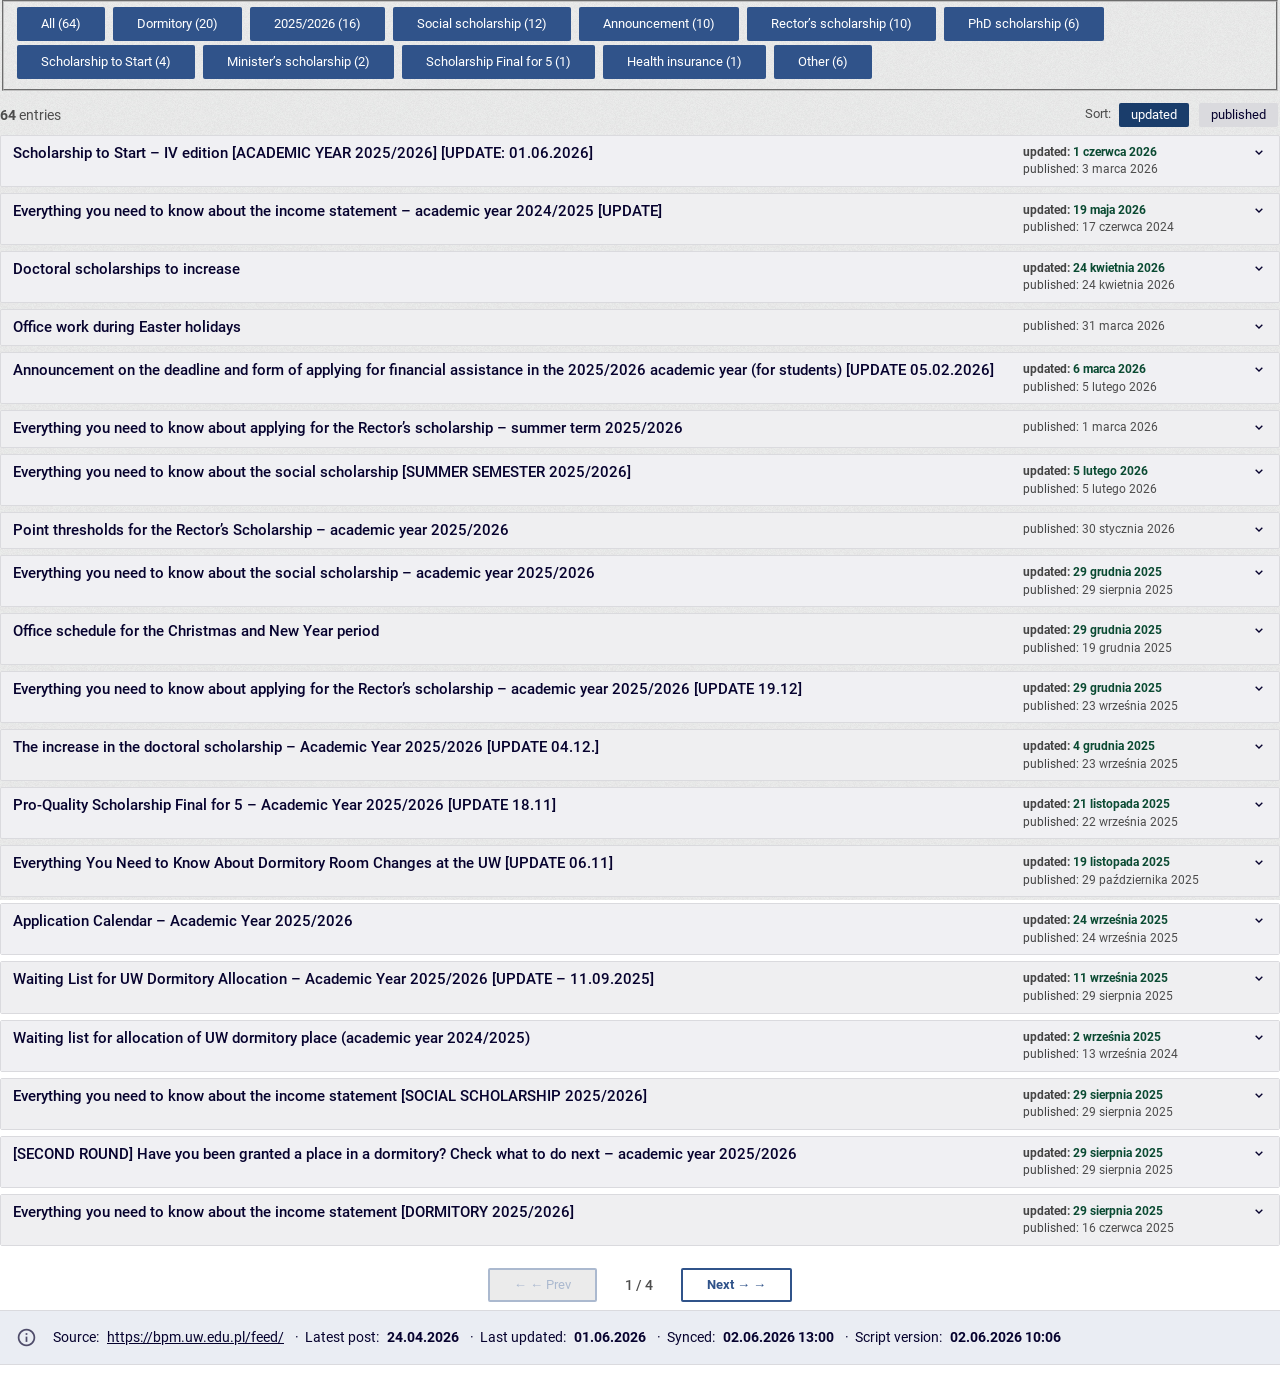
==== bpm-en.html @ 5e53af4a "RSS update bpm-en.html" ====
<!DOCTYPE html><html lang="en"><head><meta charset="UTF-8"><meta name="viewport" content="width=device-width,initial-scale=1"><title>BPM UW – News</title><link rel="stylesheet" href="./usos-ui/css/base.css"><script type="module" src="./usos-ui/index.js"></script><style>body{margin:0;padding:0;}main{display:block;}.rss-h1{display:flex;align-items:center;gap:.75rem;margin-bottom:1.5rem;font-size:1.375rem;font-weight:500;line-height:1.15;}.rss-logo{height:2rem;width:auto;flex-shrink:0;}ul.rss-list{list-style:none;margin:0;padding:0;}li.rss-li{margin-bottom:6px;}li.rss-li.hd{display:none;}.rss-filters{display:flex;flex-wrap:wrap;gap:4px;margin-bottom:.75rem;}.rss-filters input{font-size:.875rem;color:#06022E!important;background:#DADADE!important;}.rss-filters input.ta{background:#1a3d6b!important;color:#fff!important;}.rss-banner{margin-bottom:.75rem;font-size:.875rem;}.rss-banner-meta{display:flex;flex-wrap:wrap;gap:.25rem .5rem;align-items:baseline;line-height:1.5;}.rss-banner-meta a{color:inherit;text-decoration:underline;}.rss-banner-meta a:focus-visible{outline:3px solid var(--primary);outline-offset:2px;}.rss-toolbar{display:flex;align-items:center;justify-content:space-between;flex-wrap:wrap;gap:.5rem;margin-bottom:.5rem;}.rss-count{font-size:.875rem;color:#4D4D4D;margin:0;}.rss-right-col{flex:0 0 auto;min-width:220px;margin-left:auto;box-sizing:border-box;}.rss-sort{display:flex;align-items:center;gap:.375rem;justify-content:flex-end;}.rss-sort-lbl{font-size:.8rem;color:#4D4D4D;}.rss-sort-btn{font-size:.8rem!important;padding:.15rem .75rem!important;min-height:unset!important;background:#DADADE!important;color:#06022E!important;cursor:pointer;}.rss-sort-btn.active{background:#1a3d6b!important;color:#fff!important;}.rss-dates{display:flex;flex-direction:column;align-items:flex-start;gap:.1rem;}.rss-date-pub,.rss-date-akt{font-size:.78rem;white-space:nowrap;color:#4D4D4D;}.rss-date-lbl{font-size:.72rem;color:#444;}.rss-date-active{color:#0A4A32;font-weight:700;}details.rss-item{border:1px solid var(--border);border-radius:2px;background:var(--background);overflow:hidden;}details.rss-item>summary{list-style:none;cursor:pointer;display:flex;justify-content:flex-start;align-items:flex-start;gap:.5rem;padding:.5rem .75rem;user-select:none;}details.rss-item>summary::-webkit-details-marker{display:none;}details.rss-item>summary:focus-visible{outline:3px solid var(--primary);outline-offset:2px;}details.rss-item.rss-pinned{border-color:#1a3d6b;border-width:2px;}details.rss-item.rss-pinned>summary{background:#dce6f5!important;}li.rss-li:nth-child(odd) details:not(.rss-pinned)>summary{background:#f0f0f3;}li.rss-li:nth-child(even) details:not(.rss-pinned)>summary{background:var(--background-secondary);}.rss-title{font-weight:500;flex:1 1 auto;line-height:1.3;min-width:0;}.rss-chevron{width:1rem;height:1rem;flex-shrink:0;display:inline-block;background:currentColor;-webkit-mask:url("data:image/svg+xml,%3Csvg xmlns='http://www.w3.org/2000/svg' viewBox='0 0 24 24'%3E%3Cpath d='M7 10l5 5 5-5' fill='none' stroke='currentColor' stroke-width='2'/%3E%3C/svg%3E") no-repeat center;mask:url("data:image/svg+xml,%3Csvg xmlns='http://www.w3.org/2000/svg' viewBox='0 0 24 24'%3E%3Cpath d='M7 10l5 5 5-5' fill='none' stroke='currentColor' stroke-width='2'/%3E%3C/svg%3E") no-repeat center;transition:transform .2s;}details[open].rss-item .rss-chevron{transform:rotate(180deg);}.rss-meta{display:flex;flex-wrap:wrap;align-items:center;gap:.375rem;padding:.25rem .75rem .375rem;border-bottom:1px solid var(--border);min-height:1.75rem;}.rss-tag-label{font-size:.8rem;color:#4D4D4D;font-weight:500;}.rss-autor{font-size:.8rem;color:#4D4D4D;font-style:italic;margin-left:auto;}.rss-date{font-size:.8rem;color:#4D4D4D;white-space:nowrap;}.rss-modified{color:#0C5C40;font-weight:600;}.rss-date-sum{font-size:.8rem;color:#4D4D4D;white-space:nowrap;flex-shrink:0;}.rss-date-sum.rss-modified{color:#0A4A32;font-weight:600;}.rss-body{padding:.75rem .875rem;}.rss-desc{font-size:.9rem;line-height:1.6;margin-bottom:.625rem;}nav.rss-pagination{display:flex;align-items:center;justify-content:center;gap:.75rem;padding:1rem 0 .5rem;}nav.rss-pagination button:disabled{text-decoration:none!important;font-weight:normal;opacity:.4;}.rss-page-info{font-size:.875rem;color:#4D4D4D;font-weight:500;min-width:3.5rem;text-align:center;}.sr-only{position:absolute;width:1px;height:1px;padding:0;margin:-1px;overflow:hidden;clip:rect(0,0,0,0);white-space:nowrap;border:0;}.sr-only-focusable:focus{position:static;width:auto;height:auto;overflow:visible;clip:auto;white-space:normal;padding:.5rem 1rem;background:#003478;color:#fff;z-index:9999;display:block;}.skip-link{position:absolute;top:-100px;left:0;}</style></head><body class="usos-ui"><main id="rss-main"><fieldset class="rss-filters"><legend class="sr-only">Filter by category</legend><button type="button" class="neutral ta" data-cat="" aria-pressed="true">All (64)</button><button type="button" class="neutral" data-cat="Dormitory" aria-pressed="false">Dormitory (20)</button><button type="button" class="neutral" data-cat="2025/2026" aria-pressed="false">2025/2026 (16)</button><button type="button" class="neutral" data-cat="Social scholarship" aria-pressed="false">Social scholarship (12)</button><button type="button" class="neutral" data-cat="Announcement" aria-pressed="false">Announcement (10)</button><button type="button" class="neutral" data-cat="Rector’s scholarship" aria-pressed="false">Rector’s scholarship (10)</button><button type="button" class="neutral" data-cat="PhD scholarship" aria-pressed="false">PhD scholarship (6)</button><button type="button" class="neutral" data-cat="Scholarship to Start" aria-pressed="false">Scholarship to Start (4)</button><button type="button" class="neutral" data-cat="Minister’s scholarship" aria-pressed="false">Minister’s scholarship (2)</button><button type="button" class="neutral" data-cat="Scholarship Final for 5" aria-pressed="false">Scholarship Final for 5 (1)</button><button type="button" class="neutral" data-cat="Health insurance" aria-pressed="false">Health insurance (1)</button><button type="button" class="neutral" data-cat="Other" aria-pressed="false">Other (6)</button></fieldset><div class="rss-toolbar"><p class="rss-count"><span role="status" aria-live="polite" aria-atomic="true"><strong id="cnt">64</strong><span id="cnt-lbl"> entries</span></span></p><div class="rss-right-col rss-sort" role="group" aria-label="Sort by"><span class="rss-sort-lbl">Sort:</span><input type="button" class="neutral rss-sort-btn active" data-sort="aktualizacja" value="updated" aria-pressed="true"><input type="button" class="neutral rss-sort-btn" data-sort="publikacja" value="published" aria-pressed="false"></div></div><ul id="rss-list" class="rss-list" aria-label="News items"><li class="rss-li"><details class="rss-item" data-cats="2025/2026|Scholarship to Start" data-pub="Tue Mar 03 2026 09:28:25 GMT+0100 (czas środkowoeuropejski standardowy)" data-akt="Mon Jun 01 2026 12:07:33 GMT+0200 (czas środkowoeuropejski letni)"><summary class="rss-summary"><span class="rss-title">Scholarship to Start – IV edition [ACADEMIC YEAR 2025/2026] [UPDATE: 01.06.2026]</span><span class="rss-right-col rss-dates"><span class="rss-date-pub" data-type="pub" aria-label="published: 3 marca 2026"><span class="rss-date-lbl">published:</span> 3 marca 2026</span><span class="rss-date-akt" data-type="akt" aria-label="updated: 1 czerwca 2026"><span class="rss-date-lbl">updated:</span> 1 czerwca 2026</span></span><span class="rss-chevron" aria-hidden="true"></span></summary><div class="rss-meta"><usos-tag color="1" slim><span class="sr-only">Tag:</span><span class="rss-tag-label" aria-hidden="true">Tag:</span> 2025/2026, Scholarship to Start</usos-tag></div><div class="rss-body"><p class="rss-desc">The post will be updated – updates are located at the top of the post. Most recent update: 01.06.2026 🗓️ UPDATE – June 1 The scholarship recipient list has already been submitted for payment processing, and the funds should be credited to your accounts after 10 June. We would like to sincerely thank everyone for […]</p><usos-link icon-location="right" icon-name="outlined.open_in_new"><a href="https://bpm.uw.edu.pl/en/scholarship-to-start-iv-edition-academic-year-2025-2026/" target="_blank" rel="noopener noreferrer" aria-label="Read more: Scholarship to Start – IV edition [ACADEMIC YEAR 2025/2026] [UPDATE: 01.06.2026] ((opens in new tab))">Read more</a></usos-link></div></details></li>
<li class="rss-li"><details class="rss-item" data-cats="Dormitory|Social scholarship" data-pub="Mon Jun 17 2024 10:57:40 GMT+0200 (czas środkowoeuropejski letni)" data-akt="Tue May 19 2026 12:06:05 GMT+0200 (czas środkowoeuropejski letni)"><summary class="rss-summary"><span class="rss-title">Everything you need to know about the income statement – academic year 2024/2025 [UPDATE]</span><span class="rss-right-col rss-dates"><span class="rss-date-pub" data-type="pub" aria-label="published: 17 czerwca 2024"><span class="rss-date-lbl">published:</span> 17 czerwca 2024</span><span class="rss-date-akt" data-type="akt" aria-label="updated: 19 maja 2026"><span class="rss-date-lbl">updated:</span> 19 maja 2026</span></span><span class="rss-chevron" aria-hidden="true"></span></summary><div class="rss-meta"><usos-tag color="2" slim><span class="sr-only">Tag:</span><span class="rss-tag-label" aria-hidden="true">Tag:</span> Dormitory, Social scholarship</usos-tag></div><div class="rss-body"><p class="rss-desc">[UPDATE, 13 June 2024] Due to a technical error in USOSweb preventing the display of income statements for the academic year 2024/2025 (base year 2023) in English, the Vice-Rector has decided to change the form of submitting income statements for students who are not citizens of EU member states, the Swiss Confederation, or member states […]</p><usos-link icon-location="right" icon-name="outlined.open_in_new"><a href="https://bpm.uw.edu.pl/en/everything-you-need-to-know-about-the-income-statement-academic-year-2024-2025-update/" target="_blank" rel="noopener noreferrer" aria-label="Read more: Everything you need to know about the income statement – academic year 2024/2025 [UPDATE] ((opens in new tab))">Read more</a></usos-link></div></details></li>
<li class="rss-li"><details class="rss-item" data-cats="2025/2026|PhD scholarship" data-pub="Fri Apr 24 2026 12:30:52 GMT+0200 (czas środkowoeuropejski letni)" data-akt="Fri Apr 24 2026 12:31:54 GMT+0200 (czas środkowoeuropejski letni)"><summary class="rss-summary"><span class="rss-title">Doctoral scholarships to increase</span><span class="rss-right-col rss-dates"><span class="rss-date-pub" data-type="pub" aria-label="published: 24 kwietnia 2026"><span class="rss-date-lbl">published:</span> 24 kwietnia 2026</span><span class="rss-date-akt" data-type="akt" aria-label="updated: 24 kwietnia 2026"><span class="rss-date-lbl">updated:</span> 24 kwietnia 2026</span></span><span class="rss-chevron" aria-hidden="true"></span></summary><div class="rss-meta"><usos-tag color="1" slim><span class="sr-only">Tag:</span><span class="rss-tag-label" aria-hidden="true">Tag:</span> 2025/2026, PhD scholarship</usos-tag></div><div class="rss-body"><p class="rss-desc">Following a decision by the Rector of the University of Warsaw, Prof. Alojzy Z. Nowak, the amount of scholarships for doctoral students will be increased. The scholarship will amount to PLN 4,346 gross prior to the mid-term evaluation and PLN 5,500.50 gross following it (from the 25th to the 48th month of education). Additionally, doctoral […]</p><usos-link icon-location="right" icon-name="outlined.open_in_new"><a href="https://bpm.uw.edu.pl/en/doctoral-scholarships-to-increase/" target="_blank" rel="noopener noreferrer" aria-label="Read more: Doctoral scholarships to increase ((opens in new tab))">Read more</a></usos-link></div></details></li>
<li class="rss-li"><details class="rss-item" data-cats="Announcement|Other" data-pub="Tue Mar 31 2026 14:10:48 GMT+0200 (czas środkowoeuropejski letni)" data-akt="Tue Mar 31 2026 14:10:48 GMT+0200 (czas środkowoeuropejski letni)"><summary class="rss-summary"><span class="rss-title">Office work during Easter holidays</span><span class="rss-right-col rss-dates"><span class="rss-date-pub" data-type="pub" aria-label="published: 31 marca 2026"><span class="rss-date-lbl">published:</span> 31 marca 2026</span></span><span class="rss-chevron" aria-hidden="true"></span></summary><div class="rss-meta"><usos-tag color="2" slim><span class="sr-only">Tag:</span><span class="rss-tag-label" aria-hidden="true">Tag:</span> Announcement, Other</usos-tag></div><div class="rss-body"><p class="rss-desc">Due to the upcoming Easter holidays, please note the following changes to our office hours: Wednesday, April 1, 2026 900– 1500 Thursday, April 2, 2026 Service will be provided only via email from 900-1300. In-person and phone contact will not be available. Friday, April 3, 2026 office closed Monday, April 6, 2026 office closed Tuesday, […]</p><usos-link icon-location="right" icon-name="outlined.open_in_new"><a href="https://bpm.uw.edu.pl/en/office-work-during-easter-holidays/" target="_blank" rel="noopener noreferrer" aria-label="Read more: Office work during Easter holidays ((opens in new tab))">Read more</a></usos-link></div></details></li>
<li class="rss-li"><details class="rss-item" data-cats="2025/2026|Announcement" data-pub="Thu Feb 05 2026 14:16:52 GMT+0100 (czas środkowoeuropejski standardowy)" data-akt="Fri Mar 06 2026 14:46:17 GMT+0100 (czas środkowoeuropejski standardowy)"><summary class="rss-summary"><span class="rss-title">Announcement on the deadline and form of applying for financial assistance in the 2025/2026 academic year (for students) [UPDATE 05.02.2026]</span><span class="rss-right-col rss-dates"><span class="rss-date-pub" data-type="pub" aria-label="published: 5 lutego 2026"><span class="rss-date-lbl">published:</span> 5 lutego 2026</span><span class="rss-date-akt" data-type="akt" aria-label="updated: 6 marca 2026"><span class="rss-date-lbl">updated:</span> 6 marca 2026</span></span><span class="rss-chevron" aria-hidden="true"></span></summary><div class="rss-meta"><usos-tag color="1" slim><span class="sr-only">Tag:</span><span class="rss-tag-label" aria-hidden="true">Tag:</span> 2025/2026, Announcement</usos-tag></div><div class="rss-body"><p class="rss-desc">Form and deadlines for submitting applications for the Rector’s Scholarship, Social Scholarship, Scholarship for Persons with Disabilities and Financial Aid for students in the 2025/2026 academic year. All applications must be submitted exclusively via the USOSweb system. In particularly justified cases (e.g., due to technical issues preventing electronic submission via the USOSweb system), it is […]</p><usos-link icon-location="right" icon-name="outlined.open_in_new"><a href="https://bpm.uw.edu.pl/en/announcement-on-the-deadline-and-form-of-applying-for-financial-assistance-in-the-2025-2026-academic-year-for-students/" target="_blank" rel="noopener noreferrer" aria-label="Read more: Announcement on the deadline and form of applying for financial assistance in the 2025/2026 academic year (for students) [UPDATE 05.02.2026] ((opens in new tab))">Read more</a></usos-link></div></details></li>
<li class="rss-li"><details class="rss-item" data-cats="2025/2026|Rector’s scholarship" data-pub="Sun Mar 01 2026 14:14:58 GMT+0100 (czas środkowoeuropejski standardowy)" data-akt="Sun Mar 01 2026 14:14:58 GMT+0100 (czas środkowoeuropejski standardowy)"><summary class="rss-summary"><span class="rss-title">Everything you need to know about applying for the Rector’s scholarship – summer term 2025/2026</span><span class="rss-right-col rss-dates"><span class="rss-date-pub" data-type="pub" aria-label="published: 1 marca 2026"><span class="rss-date-lbl">published:</span> 1 marca 2026</span></span><span class="rss-chevron" aria-hidden="true"></span></summary><div class="rss-meta"><usos-tag color="2" slim><span class="sr-only">Tag:</span><span class="rss-tag-label" aria-hidden="true">Tag:</span> 2025/2026, Rector’s scholarship</usos-tag></div><div class="rss-body"><p class="rss-desc">From 2 March to 16 March 2026, it is possible to submit an application for the Rector’s Scholarship for the summer semester of the 2025/2026 academic year. With this in mind, we have put together the key information about the application process and sincerely hope it will help you better understand how it works. [Deadline] […]</p><usos-link icon-location="right" icon-name="outlined.open_in_new"><a href="https://bpm.uw.edu.pl/en/everything-you-need-to-know-about-applying-for-the-rectors-scholarship-summer-term-2025-2026/" target="_blank" rel="noopener noreferrer" aria-label="Read more: Everything you need to know about applying for the Rector’s scholarship – summer term 2025/2026 ((opens in new tab))">Read more</a></usos-link></div></details></li>
<li class="rss-li"><details class="rss-item" data-cats="2025/2026|Social scholarship" data-pub="Thu Feb 05 2026 14:17:46 GMT+0100 (czas środkowoeuropejski standardowy)" data-akt="Thu Feb 05 2026 14:18:27 GMT+0100 (czas środkowoeuropejski standardowy)"><summary class="rss-summary"><span class="rss-title">Everything you need to know about the social scholarship [SUMMER SEMESTER 2025/2026]</span><span class="rss-right-col rss-dates"><span class="rss-date-pub" data-type="pub" aria-label="published: 5 lutego 2026"><span class="rss-date-lbl">published:</span> 5 lutego 2026</span><span class="rss-date-akt" data-type="akt" aria-label="updated: 5 lutego 2026"><span class="rss-date-lbl">updated:</span> 5 lutego 2026</span></span><span class="rss-chevron" aria-hidden="true"></span></summary><div class="rss-meta"><usos-tag color="1" slim><span class="sr-only">Tag:</span><span class="rss-tag-label" aria-hidden="true">Tag:</span> 2025/2026, Social scholarship</usos-tag></div><div class="rss-body"><p class="rss-desc">The beginning of the summer semester is an appropriate time to remember to submit an application for a social scholarship. This obligation applies both to students currently in receipt of the benefit (as the scholarship is awarded on a semester basis rather than for the full academic year) and to students intending to apply for […]</p><usos-link icon-location="right" icon-name="outlined.open_in_new"><a href="https://bpm.uw.edu.pl/en/everything-you-need-to-know-about-the-social-scholarship-summer-semester-2025-2026/" target="_blank" rel="noopener noreferrer" aria-label="Read more: Everything you need to know about the social scholarship [SUMMER SEMESTER 2025/2026] ((opens in new tab))">Read more</a></usos-link></div></details></li>
<li class="rss-li"><details class="rss-item" data-cats="2025/2026|Rector’s scholarship" data-pub="Fri Jan 30 2026 14:18:31 GMT+0100 (czas środkowoeuropejski standardowy)" data-akt="Fri Jan 30 2026 14:18:31 GMT+0100 (czas środkowoeuropejski standardowy)"><summary class="rss-summary"><span class="rss-title">Point thresholds for the Rector’s Scholarship – academic year 2025/2026</span><span class="rss-right-col rss-dates"><span class="rss-date-pub" data-type="pub" aria-label="published: 30 stycznia 2026"><span class="rss-date-lbl">published:</span> 30 stycznia 2026</span></span><span class="rss-chevron" aria-hidden="true"></span></summary><div class="rss-meta"><usos-tag color="2" slim><span class="sr-only">Tag:</span><span class="rss-tag-label" aria-hidden="true">Tag:</span> 2025/2026, Rector’s scholarship</usos-tag></div><div class="rss-body"><p class="rss-desc">Each year, one of the most frequently asked questions regarding the Rector’s Scholarship concerns the number of points required to obtain it. Although the final decision always depends on the results of the entire selection procedure, an analysis of data from previous years may help to better understand how the point thresholds varied across individual […]</p><usos-link icon-location="right" icon-name="outlined.open_in_new"><a href="https://bpm.uw.edu.pl/en/point-thresholds-for-the-rectors-scholarship-academic-year-2025-2026/" target="_blank" rel="noopener noreferrer" aria-label="Read more: Point thresholds for the Rector’s Scholarship – academic year 2025/2026 ((opens in new tab))">Read more</a></usos-link></div></details></li>
<li class="rss-li"><details class="rss-item" data-cats="2025/2026|Social scholarship" data-pub="Fri Aug 29 2025 13:57:46 GMT+0200 (czas środkowoeuropejski letni)" data-akt="Mon Dec 29 2025 11:40:11 GMT+0100 (czas środkowoeuropejski standardowy)"><summary class="rss-summary"><span class="rss-title">Everything you need to know about the social scholarship – academic year 2025/2026</span><span class="rss-right-col rss-dates"><span class="rss-date-pub" data-type="pub" aria-label="published: 29 sierpnia 2025"><span class="rss-date-lbl">published:</span> 29 sierpnia 2025</span><span class="rss-date-akt" data-type="akt" aria-label="updated: 29 grudnia 2025"><span class="rss-date-lbl">updated:</span> 29 grudnia 2025</span></span><span class="rss-chevron" aria-hidden="true"></span></summary><div class="rss-meta"><usos-tag color="1" slim><span class="sr-only">Tag:</span><span class="rss-tag-label" aria-hidden="true">Tag:</span> 2025/2026, Social scholarship</usos-tag></div><div class="rss-body"><p class="rss-desc">Start, the most important basic information On 1 September, the application for the social scholarship for winter semestr of the 2025/2026 academic year will start, the most important thing to remember about this benefit: A form of support for students who are in a difficult material situation, whose income per person in the family does […]</p><usos-link icon-location="right" icon-name="outlined.open_in_new"><a href="https://bpm.uw.edu.pl/en/everything-you-need-to-know-about-the-social-scholarship-academic-year-2025-20256/" target="_blank" rel="noopener noreferrer" aria-label="Read more: Everything you need to know about the social scholarship – academic year 2025/2026 ((opens in new tab))">Read more</a></usos-link></div></details></li>
<li class="rss-li"><details class="rss-item" data-cats="Announcement|Other" data-pub="Fri Dec 19 2025 10:31:03 GMT+0100 (czas środkowoeuropejski standardowy)" data-akt="Mon Dec 29 2025 11:31:22 GMT+0100 (czas środkowoeuropejski standardowy)"><summary class="rss-summary"><span class="rss-title">Office schedule for the Christmas and New Year period</span><span class="rss-right-col rss-dates"><span class="rss-date-pub" data-type="pub" aria-label="published: 19 grudnia 2025"><span class="rss-date-lbl">published:</span> 19 grudnia 2025</span><span class="rss-date-akt" data-type="akt" aria-label="updated: 29 grudnia 2025"><span class="rss-date-lbl">updated:</span> 29 grudnia 2025</span></span><span class="rss-chevron" aria-hidden="true"></span></summary><div class="rss-meta"><usos-tag color="2" slim><span class="sr-only">Tag:</span><span class="rss-tag-label" aria-hidden="true">Tag:</span> Announcement, Other</usos-tag></div><div class="rss-body"><p class="rss-desc">In connection with the upcoming Christmas holidays and the New Year period, we would like to inform you about changes to our office working hours. 22 December 2025 900– 1500 1 January 2026 Office closed 23 December 2025 900– 1300 2 January 2026 Office closed 24 December 2025 Office closed 5 January 2026 Office closed […]</p><usos-link icon-location="right" icon-name="outlined.open_in_new"><a href="https://bpm.uw.edu.pl/en/office-schedule-for-the-christmas-and-new-year-period/" target="_blank" rel="noopener noreferrer" aria-label="Read more: Office schedule for the Christmas and New Year period ((opens in new tab))">Read more</a></usos-link></div></details></li>
<li class="rss-li"><details class="rss-item" data-cats="2025/2026|Rector’s scholarship" data-pub="Tue Sep 23 2025 14:58:29 GMT+0200 (czas środkowoeuropejski letni)" data-akt="Mon Dec 29 2025 11:15:42 GMT+0100 (czas środkowoeuropejski standardowy)"><summary class="rss-summary"><span class="rss-title">Everything you need to know about applying for the Rector’s scholarship – academic year 2025/2026 [UPDATE 19.12]</span><span class="rss-right-col rss-dates"><span class="rss-date-pub" data-type="pub" aria-label="published: 23 września 2025"><span class="rss-date-lbl">published:</span> 23 września 2025</span><span class="rss-date-akt" data-type="akt" aria-label="updated: 29 grudnia 2025"><span class="rss-date-lbl">updated:</span> 29 grudnia 2025</span></span><span class="rss-chevron" aria-hidden="true"></span></summary><div class="rss-meta"><usos-tag color="1" slim><span class="sr-only">Tag:</span><span class="rss-tag-label" aria-hidden="true">Tag:</span> 2025/2026, Rector’s scholarship</usos-tag></div><div class="rss-body"><p class="rss-desc">The post will be updated – updates are located at the top of the post. Most recent update: 19.12.2025 🗓️ UPDATE – December 19 Decisions are now being made available on your USOSweb accounts!This process may take some time, so we kindly ask for your patience and not to worry in advance. 📅 Payment of […]</p><usos-link icon-location="right" icon-name="outlined.open_in_new"><a href="https://bpm.uw.edu.pl/en/everything-you-need-to-know-about-applying-for-the-rectors-scholarship-academic-year-2025-2026/" target="_blank" rel="noopener noreferrer" aria-label="Read more: Everything you need to know about applying for the Rector’s scholarship – academic year 2025/2026 [UPDATE 19.12] ((opens in new tab))">Read more</a></usos-link></div></details></li>
<li class="rss-li"><details class="rss-item" data-cats="2025/2026|PhD scholarship" data-pub="Tue Sep 23 2025 08:46:47 GMT+0200 (czas środkowoeuropejski letni)" data-akt="Thu Dec 04 2025 15:36:23 GMT+0100 (czas środkowoeuropejski standardowy)"><summary class="rss-summary"><span class="rss-title">The increase in the doctoral scholarship – Academic Year 2025/2026 [UPDATE 04.12.]</span><span class="rss-right-col rss-dates"><span class="rss-date-pub" data-type="pub" aria-label="published: 23 września 2025"><span class="rss-date-lbl">published:</span> 23 września 2025</span><span class="rss-date-akt" data-type="akt" aria-label="updated: 4 grudnia 2025"><span class="rss-date-lbl">updated:</span> 4 grudnia 2025</span></span><span class="rss-chevron" aria-hidden="true"></span></summary><div class="rss-meta"><usos-tag color="2" slim><span class="sr-only">Tag:</span><span class="rss-tag-label" aria-hidden="true">Tag:</span> 2025/2026, PhD scholarship</usos-tag></div><div class="rss-body"><p class="rss-desc">Doctoral students who receive a doctoral scholarship and who have completed their first year of study may apply for an increase in the doctoral scholarship. In order to be awarded an increase in the scholarship, at least one of the following academic achievements must be obtained in the academic year 2024/2025: acceptance for publication of […]</p><usos-link icon-location="right" icon-name="outlined.open_in_new"><a href="https://bpm.uw.edu.pl/en/the-increase-in-the-doctoral-scholarship/" target="_blank" rel="noopener noreferrer" aria-label="Read more: The increase in the doctoral scholarship – Academic Year 2025/2026 [UPDATE 04.12.] ((opens in new tab))">Read more</a></usos-link></div></details></li>
<li class="rss-li"><details class="rss-item" data-cats="Scholarship Final for 5|2025/2026" data-pub="Mon Sep 22 2025 14:32:11 GMT+0200 (czas środkowoeuropejski letni)" data-akt="Fri Nov 21 2025 12:23:09 GMT+0100 (czas środkowoeuropejski standardowy)"><summary class="rss-summary"><span class="rss-title">Pro-Quality Scholarship Final for 5 – Academic Year 2025/2026 [UPDATE 18.11]</span><span class="rss-right-col rss-dates"><span class="rss-date-pub" data-type="pub" aria-label="published: 22 września 2025"><span class="rss-date-lbl">published:</span> 22 września 2025</span><span class="rss-date-akt" data-type="akt" aria-label="updated: 21 listopada 2025"><span class="rss-date-lbl">updated:</span> 21 listopada 2025</span></span><span class="rss-chevron" aria-hidden="true"></span></summary><div class="rss-meta"><usos-tag color="1" slim><span class="sr-only">Tag:</span><span class="rss-tag-label" aria-hidden="true">Tag:</span> Scholarship Final for 5, 2025/2026</usos-tag></div><div class="rss-body"><p class="rss-desc">The post will be updated – updates are located at the top of the post. Most recent update: 18.11.2025 🗓️ UPDATE – November 18 Pro-Quality Scholarship Final for 5 The University of Warsaw has launched a scholarship programme ‘Pro-Quality Scholarship Final for 5’. The benefit is intended for doctoral students at doctoral schools who have […]</p><usos-link icon-location="right" icon-name="outlined.open_in_new"><a href="https://bpm.uw.edu.pl/en/information-on-the-amount-of-the-pro-quality-scholarship-final-for-5-and-the-maximum-number-of-scholarships-per-doctoral-school/" target="_blank" rel="noopener noreferrer" aria-label="Read more: Pro-Quality Scholarship Final for 5 – Academic Year 2025/2026 [UPDATE 18.11] ((opens in new tab))">Read more</a></usos-link></div></details></li>
<li class="rss-li"><details class="rss-item" data-cats="2025/2026|Dormitory" data-pub="Wed Oct 29 2025 15:00:27 GMT+0100 (czas środkowoeuropejski standardowy)" data-akt="Wed Nov 19 2025 11:36:41 GMT+0100 (czas środkowoeuropejski standardowy)"><summary class="rss-summary"><span class="rss-title">Everything You Need to Know About Dormitory Room Changes at the UW [UPDATE 06.11]</span><span class="rss-right-col rss-dates"><span class="rss-date-pub" data-type="pub" aria-label="published: 29 października 2025"><span class="rss-date-lbl">published:</span> 29 października 2025</span><span class="rss-date-akt" data-type="akt" aria-label="updated: 19 listopada 2025"><span class="rss-date-lbl">updated:</span> 19 listopada 2025</span></span><span class="rss-chevron" aria-hidden="true"></span></summary><div class="rss-meta"><usos-tag color="2" slim><span class="sr-only">Tag:</span><span class="rss-tag-label" aria-hidden="true">Tag:</span> 2025/2026, Dormitory</usos-tag></div><div class="rss-body"><p class="rss-desc">The post will be updated – updates are located at the top of the post. Most recent update: 06.11.2025 🗓️ UPDATE – November 6 Due to reports of technical issues that prevented access to the form during the initial hours after its launch, we inform you that the sign-ups for dormitory room changes will be […]</p><usos-link icon-location="right" icon-name="outlined.open_in_new"><a href="https://bpm.uw.edu.pl/en/everything-you-need-to-know-about-dormitory-room-changes-at-the-uw/" target="_blank" rel="noopener noreferrer" aria-label="Read more: Everything You Need to Know About Dormitory Room Changes at the UW [UPDATE 06.11] ((opens in new tab))">Read more</a></usos-link></div></details></li>
<li class="rss-li"><details class="rss-item" data-cats="2025/2026|Announcement|Dormitory|Minister’s scholarship|PhD scholarship|Rector’s scholarship|Social scholarship" data-pub="Wed Sep 24 2025 10:33:53 GMT+0200 (czas środkowoeuropejski letni)" data-akt="Wed Sep 24 2025 10:37:18 GMT+0200 (czas środkowoeuropejski letni)"><summary class="rss-summary"><span class="rss-title">Application Calendar – Academic Year 2025/2026</span><span class="rss-right-col rss-dates"><span class="rss-date-pub" data-type="pub" aria-label="published: 24 września 2025"><span class="rss-date-lbl">published:</span> 24 września 2025</span><span class="rss-date-akt" data-type="akt" aria-label="updated: 24 września 2025"><span class="rss-date-lbl">updated:</span> 24 września 2025</span></span><span class="rss-chevron" aria-hidden="true"></span></summary><div class="rss-meta"><usos-tag color="1" slim><span class="sr-only">Tag:</span><span class="rss-tag-label" aria-hidden="true">Tag:</span> 2025/2026, Announcement, Dormitory, Minister’s scholarship, PhD scholarship, Rector’s scholarship, Social scholarship</usos-tag></div><div class="rss-body"><p class="rss-desc">We’re kicking off the 2025/2026 academic year! 🚀 It’s a time full of new challenges and opportunities, but also of formalities that are easy to forget. That’s why we’ve prepared a brief overview of the most important things to keep on your radar. We hope this guide will help you navigate key procedures more smoothly […]</p><usos-link icon-location="right" icon-name="outlined.open_in_new"><a href="https://bpm.uw.edu.pl/en/application-calendar-academic-year-2025-2026/" target="_blank" rel="noopener noreferrer" aria-label="Read more: Application Calendar – Academic Year 2025/2026 ((opens in new tab))">Read more</a></usos-link></div></details></li>
<li class="rss-li"><details class="rss-item" data-cats="2025/2026|Dormitory" data-pub="Fri Aug 29 2025 12:56:59 GMT+0200 (czas środkowoeuropejski letni)" data-akt="Thu Sep 11 2025 14:33:40 GMT+0200 (czas środkowoeuropejski letni)"><summary class="rss-summary"><span class="rss-title">Waiting List for UW Dormitory Allocation – Academic Year 2025/2026 [UPDATE – 11.09.2025]</span><span class="rss-right-col rss-dates"><span class="rss-date-pub" data-type="pub" aria-label="published: 29 sierpnia 2025"><span class="rss-date-lbl">published:</span> 29 sierpnia 2025</span><span class="rss-date-akt" data-type="akt" aria-label="updated: 11 września 2025"><span class="rss-date-lbl">updated:</span> 11 września 2025</span></span><span class="rss-chevron" aria-hidden="true"></span></summary><div class="rss-meta"><usos-tag color="2" slim><span class="sr-only">Tag:</span><span class="rss-tag-label" aria-hidden="true">Tag:</span> 2025/2026, Dormitory</usos-tag></div><div class="rss-body"><p class="rss-desc">[UPDATE – 11.09.2025] On September 11 we began allocating the first available places in the dormitories. Please note that all available places were assigned during the 1st and 2nd rounds of applications. At this stage, we only have places that become available on an ongoing basis (e.g. due to missing reservation payments or resignations). The […]</p><usos-link icon-location="right" icon-name="outlined.open_in_new"><a href="https://bpm.uw.edu.pl/en/waiting-list-for-uw-dormitory-allocation-academic-year-2025-2026/" target="_blank" rel="noopener noreferrer" aria-label="Read more: Waiting List for UW Dormitory Allocation – Academic Year 2025/2026 [UPDATE – 11.09.2025] ((opens in new tab))">Read more</a></usos-link></div></details></li>
<li class="rss-li"><details class="rss-item" data-cats="Dormitory" data-pub="Fri Sep 13 2024 10:00:54 GMT+0200 (czas środkowoeuropejski letni)" data-akt="Tue Sep 02 2025 13:11:35 GMT+0200 (czas środkowoeuropejski letni)"><summary class="rss-summary"><span class="rss-title">Waiting list for allocation of UW dormitory place (academic year 2024/2025)</span><span class="rss-right-col rss-dates"><span class="rss-date-pub" data-type="pub" aria-label="published: 13 września 2024"><span class="rss-date-lbl">published:</span> 13 września 2024</span><span class="rss-date-akt" data-type="akt" aria-label="updated: 2 września 2025"><span class="rss-date-lbl">updated:</span> 2 września 2025</span></span><span class="rss-chevron" aria-hidden="true"></span></summary><div class="rss-meta"><usos-tag color="1" slim><span class="sr-only">Tag:</span><span class="rss-tag-label" aria-hidden="true">Tag:</span> Dormitory</usos-tag></div><div class="rss-body"><p class="rss-desc">If you did not receive a place in the dormitory or did not apply, you can join the waiting list. Registration opens on September 16 at 12:00 PM. The waiting list is not intended for exchanging places between dormitories. Note! The form must be completed from your student account (e.g. @student.uw.edu.pl)! Dormitory Waiting List – […]</p><usos-link icon-location="right" icon-name="outlined.open_in_new"><a href="https://bpm.uw.edu.pl/en/waitinglist2024-25/" target="_blank" rel="noopener noreferrer" aria-label="Read more: Waiting list for allocation of UW dormitory place (academic year 2024/2025) ((opens in new tab))">Read more</a></usos-link></div></details></li>
<li class="rss-li"><details class="rss-item" data-cats="2025/2026|Social scholarship" data-pub="Fri Aug 29 2025 13:57:56 GMT+0200 (czas środkowoeuropejski letni)" data-akt="Fri Aug 29 2025 14:42:50 GMT+0200 (czas środkowoeuropejski letni)"><summary class="rss-summary"><span class="rss-title">Everything you need to know about the income statement [SOCIAL SCHOLARSHIP 2025/2026]</span><span class="rss-right-col rss-dates"><span class="rss-date-pub" data-type="pub" aria-label="published: 29 sierpnia 2025"><span class="rss-date-lbl">published:</span> 29 sierpnia 2025</span><span class="rss-date-akt" data-type="akt" aria-label="updated: 29 sierpnia 2025"><span class="rss-date-lbl">updated:</span> 29 sierpnia 2025</span></span><span class="rss-chevron" aria-hidden="true"></span></summary><div class="rss-meta"><usos-tag color="2" slim><span class="sr-only">Tag:</span><span class="rss-tag-label" aria-hidden="true">Tag:</span> 2025/2026, Social scholarship</usos-tag></div><div class="rss-body"><p class="rss-desc">The income statement for the academic year 2025/2026 based on the year 2024 (also known as the base year). Even though it refers to the year 2024, it also takes into account the current situation, i.e. at the time of submitting the statement. Therefore, if you or someone in your family has lost income from […]</p><usos-link icon-location="right" icon-name="outlined.open_in_new"><a href="https://bpm.uw.edu.pl/en/everything-you-need-to-know-about-the-income-statement-social-scholarship-2025-2026/" target="_blank" rel="noopener noreferrer" aria-label="Read more: Everything you need to know about the income statement [SOCIAL SCHOLARSHIP 2025/2026] ((opens in new tab))">Read more</a></usos-link></div></details></li>
<li class="rss-li"><details class="rss-item" data-cats="2025/2026|Dormitory" data-pub="Fri Aug 29 2025 14:19:20 GMT+0200 (czas środkowoeuropejski letni)" data-akt="Fri Aug 29 2025 14:19:45 GMT+0200 (czas środkowoeuropejski letni)"><summary class="rss-summary"><span class="rss-title">[SECOND ROUND] Have you been granted a place in a dormitory? Check what to do next – academic year 2025/2026</span><span class="rss-right-col rss-dates"><span class="rss-date-pub" data-type="pub" aria-label="published: 29 sierpnia 2025"><span class="rss-date-lbl">published:</span> 29 sierpnia 2025</span><span class="rss-date-akt" data-type="akt" aria-label="updated: 29 sierpnia 2025"><span class="rss-date-lbl">updated:</span> 29 sierpnia 2025</span></span><span class="rss-chevron" aria-hidden="true"></span></summary><div class="rss-meta"><usos-tag color="1" slim><span class="sr-only">Tag:</span><span class="rss-tag-label" aria-hidden="true">Tag:</span> 2025/2026, Dormitory</usos-tag></div><div class="rss-body"><p class="rss-desc">You’ve been granted a place in a student hall of residence for the 2025/2026 academic year and, you’re wondering what’s next? Below you’ll find the most important information about the next steps you should take to get ready for the accommodation process, avoid any surprises when it comes to the necessary formalities, and smoothly start […]</p><usos-link icon-location="right" icon-name="outlined.open_in_new"><a href="https://bpm.uw.edu.pl/en/second-round-have-you-been-granted-a-place-in-a-dormitory-check-what-to-do-next-academic-year-2025-2026/" target="_blank" rel="noopener noreferrer" aria-label="Read more: [SECOND ROUND] Have you been granted a place in a dormitory? Check what to do next – academic year 2025/2026 ((opens in new tab))">Read more</a></usos-link></div></details></li>
<li class="rss-li"><details class="rss-item" data-cats="2025/2026|Dormitory" data-pub="Mon Jun 16 2025 07:46:16 GMT+0200 (czas środkowoeuropejski letni)" data-akt="Fri Aug 29 2025 12:17:35 GMT+0200 (czas środkowoeuropejski letni)"><summary class="rss-summary"><span class="rss-title">Everything you need to know about the income statement [DORMITORY 2025/2026]</span><span class="rss-right-col rss-dates"><span class="rss-date-pub" data-type="pub" aria-label="published: 16 czerwca 2025"><span class="rss-date-lbl">published:</span> 16 czerwca 2025</span><span class="rss-date-akt" data-type="akt" aria-label="updated: 29 sierpnia 2025"><span class="rss-date-lbl">updated:</span> 29 sierpnia 2025</span></span><span class="rss-chevron" aria-hidden="true"></span></summary><div class="rss-meta"><usos-tag color="2" slim><span class="sr-only">Tag:</span><span class="rss-tag-label" aria-hidden="true">Tag:</span> 2025/2026, Dormitory</usos-tag></div><div class="rss-body"><p class="rss-desc">The income statement for the academic year 2025/2026 based on the year 2024 (also known as the base year). Even though it refers to the year 2024, it also takes into account the current situation, i.e. at the time of submitting the statement. Therefore, if you or someone in your family has lost income from […]</p><usos-link icon-location="right" icon-name="outlined.open_in_new"><a href="https://bpm.uw.edu.pl/en/everything-you-need-to-know-about-the-income-statement-academic-year-2025-2026/" target="_blank" rel="noopener noreferrer" aria-label="Read more: Everything you need to know about the income statement [DORMITORY 2025/2026] ((opens in new tab))">Read more</a></usos-link></div></details></li>
<li class="rss-li"><details class="rss-item" data-cats="Dormitory" data-pub="Fri Jun 13 2025 10:39:20 GMT+0200 (czas środkowoeuropejski letni)" data-akt="Fri Aug 29 2025 10:46:37 GMT+0200 (czas środkowoeuropejski letni)"><summary class="rss-summary"><span class="rss-title">Everything you need to know about applying for dormitory space – academic year 2025/2026</span><span class="rss-right-col rss-dates"><span class="rss-date-pub" data-type="pub" aria-label="published: 13 czerwca 2025"><span class="rss-date-lbl">published:</span> 13 czerwca 2025</span><span class="rss-date-akt" data-type="akt" aria-label="updated: 29 sierpnia 2025"><span class="rss-date-lbl">updated:</span> 29 sierpnia 2025</span></span><span class="rss-chevron" aria-hidden="true"></span></summary><div class="rss-meta"><usos-tag color="1" slim><span class="sr-only">Tag:</span><span class="rss-tag-label" aria-hidden="true">Tag:</span> Dormitory</usos-tag></div><div class="rss-body"><p class="rss-desc">Who can apply for a place in a UW dormitory? All UW doctoral candidates have the right to apply for a place for themselves, as well as for their children and spouse or partner. Currently, we do not accommodate doctoral candidates from other universities for the new academic year – if it changes, a separate […]</p><usos-link icon-location="right" icon-name="outlined.open_in_new"><a href="https://bpm.uw.edu.pl/en/everything-you-need-to-know-about-applying-for-dormitory-space-academic-year-2025-2026-for-phd-students-2/" target="_blank" rel="noopener noreferrer" aria-label="Read more: Everything you need to know about applying for dormitory space – academic year 2025/2026 ((opens in new tab))">Read more</a></usos-link></div></details></li>
<li class="rss-li"><details class="rss-item" data-cats="Dormitory" data-pub="Mon Jun 09 2025 08:27:00 GMT+0200 (czas środkowoeuropejski letni)" data-akt="Tue Aug 12 2025 08:24:17 GMT+0200 (czas środkowoeuropejski letni)"><summary class="rss-summary"><span class="rss-title">Everything you need to know about applying for dormitory space – academic year 2025/2026</span><span class="rss-right-col rss-dates"><span class="rss-date-pub" data-type="pub" aria-label="published: 9 czerwca 2025"><span class="rss-date-lbl">published:</span> 9 czerwca 2025</span><span class="rss-date-akt" data-type="akt" aria-label="updated: 12 sierpnia 2025"><span class="rss-date-lbl">updated:</span> 12 sierpnia 2025</span></span><span class="rss-chevron" aria-hidden="true"></span></summary><div class="rss-meta"><usos-tag color="2" slim><span class="sr-only">Tag:</span><span class="rss-tag-label" aria-hidden="true">Tag:</span> Dormitory</usos-tag></div><div class="rss-body"><p class="rss-desc">Who can apply for a place in a UW dormitory? All UW students and doctoral students haves the right to apply for a place for themselves, as well as for their children and spouse or partner. Currently, we do not accommodate students/doctoral students from other universities for the new academic year – in the event […]</p><usos-link icon-location="right" icon-name="outlined.open_in_new"><a href="https://bpm.uw.edu.pl/en/everything-you-need-to-know-about-applying-for-dormitory-space-academic-year-2025-2026/" target="_blank" rel="noopener noreferrer" aria-label="Read more: Everything you need to know about applying for dormitory space – academic year 2025/2026 ((opens in new tab))">Read more</a></usos-link></div></details></li>
<li class="rss-li"><details class="rss-item" data-cats="Dormitory" data-pub="Fri Jul 18 2025 12:26:20 GMT+0200 (czas środkowoeuropejski letni)" data-akt="Fri Jul 18 2025 17:17:54 GMT+0200 (czas środkowoeuropejski letni)"><summary class="rss-summary"><span class="rss-title">[FIRST ROUND] Have you been granted a place in a dormitory? Check what to do next – academic year 2025/2026</span><span class="rss-right-col rss-dates"><span class="rss-date-pub" data-type="pub" aria-label="published: 18 lipca 2025"><span class="rss-date-lbl">published:</span> 18 lipca 2025</span><span class="rss-date-akt" data-type="akt" aria-label="updated: 18 lipca 2025"><span class="rss-date-lbl">updated:</span> 18 lipca 2025</span></span><span class="rss-chevron" aria-hidden="true"></span></summary><div class="rss-meta"><usos-tag color="1" slim><span class="sr-only">Tag:</span><span class="rss-tag-label" aria-hidden="true">Tag:</span> Dormitory</usos-tag></div><div class="rss-body"><p class="rss-desc">You’ve been granted a place in a student hall of residence for the 2025/2026 academic year and, you’re wondering what’s next? Below you’ll find the most important information about the next steps you should take to get ready for the accommodation process, avoid any surprises when it comes to the necessary formalities, and smoothly start […]</p><usos-link icon-location="right" icon-name="outlined.open_in_new"><a href="https://bpm.uw.edu.pl/en/first-round-have-you-been-granted-a-place-in-a-dormitory-check-what-to-do-next-academic-year-2025-2026-2/" target="_blank" rel="noopener noreferrer" aria-label="Read more: [FIRST ROUND] Have you been granted a place in a dormitory? Check what to do next – academic year 2025/2026 ((opens in new tab))">Read more</a></usos-link></div></details></li>
<li class="rss-li"><details class="rss-item" data-cats="Scholarship to Start" data-pub="Thu Feb 06 2025 10:41:23 GMT+0100 (czas środkowoeuropejski standardowy)" data-akt="Thu Jun 05 2025 10:08:54 GMT+0200 (czas środkowoeuropejski letni)"><summary class="rss-summary"><span class="rss-title">Scholarship to Start – III edition [UPDATE]</span><span class="rss-right-col rss-dates"><span class="rss-date-pub" data-type="pub" aria-label="published: 6 lutego 2025"><span class="rss-date-lbl">published:</span> 6 lutego 2025</span><span class="rss-date-akt" data-type="akt" aria-label="updated: 5 czerwca 2025"><span class="rss-date-lbl">updated:</span> 5 czerwca 2025</span></span><span class="rss-chevron" aria-hidden="true"></span></summary><div class="rss-meta"><usos-tag color="2" slim><span class="sr-only">Tag:</span><span class="rss-tag-label" aria-hidden="true">Tag:</span> Scholarship to Start</usos-tag></div><div class="rss-body"><p class="rss-desc">This post will be updated – updates are at the bottom of the page Last updated: 5 June 2025 We have great news for everyone who started undergraduate, graduate studies, or doctoral school this year. 📢 The third edition of the „Scholarship to Start” program starts on February 17th! The program offers three types of […]</p><usos-link icon-location="right" icon-name="outlined.open_in_new"><a href="https://bpm.uw.edu.pl/en/everything-you-need-to-know-about-applying-for-the-scholarship-to-start-iii-edition/" target="_blank" rel="noopener noreferrer" aria-label="Read more: Scholarship to Start – III edition [UPDATE] ((opens in new tab))">Read more</a></usos-link></div></details></li>
<li class="rss-li"><details class="rss-item" data-cats="Other" data-pub="Thu May 08 2025 09:27:35 GMT+0200 (czas środkowoeuropejski letni)" data-akt="Thu May 08 2025 09:39:42 GMT+0200 (czas środkowoeuropejski letni)"><summary class="rss-summary"><span class="rss-title">8 May – Day of Mourning at Warsaw University</span><span class="rss-right-col rss-dates"><span class="rss-date-pub" data-type="pub" aria-label="published: 8 maja 2025"><span class="rss-date-lbl">published:</span> 8 maja 2025</span><span class="rss-date-akt" data-type="akt" aria-label="updated: 8 maja 2025"><span class="rss-date-lbl">updated:</span> 8 maja 2025</span></span><span class="rss-chevron" aria-hidden="true"></span></summary><div class="rss-meta"><usos-tag color="1" slim><span class="sr-only">Tag:</span><span class="rss-tag-label" aria-hidden="true">Tag:</span> Other</usos-tag></div><div class="rss-body"><p class="rss-desc">We are deeply shocked and saddened by the tragic events that occurred today at the University of Warsaw’s Main Campus. We extend our heartfelt condolences to the Family and Loved Ones of the UW employee who lost her life and express our support for the injured UW security officer. By decision of His Magnificence Rector […]</p><usos-link icon-location="right" icon-name="outlined.open_in_new"><a href="https://bpm.uw.edu.pl/en/7253-2/" target="_blank" rel="noopener noreferrer" aria-label="Read more: 8 May – Day of Mourning at Warsaw University ((opens in new tab))">Read more</a></usos-link></div></details></li>
<li class="rss-li"><details class="rss-item" data-cats="Rector’s scholarship" data-pub="Thu Mar 06 2025 16:02:27 GMT+0100 (czas środkowoeuropejski standardowy)" data-akt="Thu Apr 10 2025 13:57:29 GMT+0200 (czas środkowoeuropejski letni)"><summary class="rss-summary"><span class="rss-title">All you need to know about the Rector’s scholarship – summer term 2024/2025</span><span class="rss-right-col rss-dates"><span class="rss-date-pub" data-type="pub" aria-label="published: 6 marca 2025"><span class="rss-date-lbl">published:</span> 6 marca 2025</span><span class="rss-date-akt" data-type="akt" aria-label="updated: 10 kwietnia 2025"><span class="rss-date-lbl">updated:</span> 10 kwietnia 2025</span></span><span class="rss-chevron" aria-hidden="true"></span></summary><div class="rss-meta"><usos-tag color="2" slim><span class="sr-only">Tag:</span><span class="rss-tag-label" aria-hidden="true">Tag:</span> Rector’s scholarship</usos-tag></div><div class="rss-body"><p class="rss-desc">From 28 February to 14 March 2025 you may apply for the Rector’s scholarship for the summer term of the 2024/2025 academic year. Therefore, we have put together the most important information related to the application process and we hope this entry will help you understand the procedure. [Deadline] To apply for the Rector’s scholarship, […]</p><usos-link icon-location="right" icon-name="outlined.open_in_new"><a href="https://bpm.uw.edu.pl/en/all-you-need-to-know-about-the-rectors-scholarship-summer-term-2024-2025/" target="_blank" rel="noopener noreferrer" aria-label="Read more: All you need to know about the Rector’s scholarship – summer term 2024/2025 ((opens in new tab))">Read more</a></usos-link></div></details></li>
<li class="rss-li"><details class="rss-item" data-cats="Other" data-pub="Tue Mar 04 2025 10:11:29 GMT+0100 (czas środkowoeuropejski standardowy)" data-akt="Thu Apr 10 2025 13:54:56 GMT+0200 (czas środkowoeuropejski letni)"><summary class="rss-summary"><span class="rss-title">Transfer of token registrations to USOSweb and a pilot round of token registrations</span><span class="rss-right-col rss-dates"><span class="rss-date-pub" data-type="pub" aria-label="published: 4 marca 2025"><span class="rss-date-lbl">published:</span> 4 marca 2025</span><span class="rss-date-akt" data-type="akt" aria-label="updated: 10 kwietnia 2025"><span class="rss-date-lbl">updated:</span> 10 kwietnia 2025</span></span><span class="rss-chevron" aria-hidden="true"></span></summary><div class="rss-meta"><usos-tag color="1" slim><span class="sr-only">Tag:</span><span class="rss-tag-label" aria-hidden="true">Tag:</span> Other</usos-tag></div><div class="rss-body"><p class="rss-desc">Transfer of token registrations to the USOSweb system and deactivation of the USOS UL system! From 22 April 2025 all token registrations will be available only in the USOSweb system. The USOS UL system at https://rejestracja.usos.uw.edu.pl/ has already been deactivated. The address of the token registration in the USOSweb system: https://usosweb.uw.edu.pl/. Pilot round of […]</p><usos-link icon-location="right" icon-name="outlined.open_in_new"><a href="https://bpm.uw.edu.pl/en/transfer-of-token-registrations-to-usosweb-and-a-pilot-round-of-token-registrations/" target="_blank" rel="noopener noreferrer" aria-label="Read more: Transfer of token registrations to USOSweb and a pilot round of token registrations ((opens in new tab))">Read more</a></usos-link></div></details></li>
<li class="rss-li"><details class="rss-item" data-cats="Social scholarship" data-pub="Fri Feb 14 2025 10:08:12 GMT+0100 (czas środkowoeuropejski standardowy)" data-akt="Mon Feb 17 2025 08:34:51 GMT+0100 (czas środkowoeuropejski standardowy)"><summary class="rss-summary"><span class="rss-title">All you need to know about the social scholarship – summer term 2024/2025</span><span class="rss-right-col rss-dates"><span class="rss-date-pub" data-type="pub" aria-label="published: 14 lutego 2025"><span class="rss-date-lbl">published:</span> 14 lutego 2025</span><span class="rss-date-akt" data-type="akt" aria-label="updated: 17 lutego 2025"><span class="rss-date-lbl">updated:</span> 17 lutego 2025</span></span><span class="rss-chevron" aria-hidden="true"></span></summary><div class="rss-meta"><usos-tag color="2" slim><span class="sr-only">Tag:</span><span class="rss-tag-label" aria-hidden="true">Tag:</span> Social scholarship</usos-tag></div><div class="rss-body"><p class="rss-desc">The beginning of the summer term is a time to remember to submit an application for a social scholarship. This applies to both those who are already receiving the scholarship (as it is granted for only one semester, not the entire academic year!) and those who would like to apply for this form of support […]</p><usos-link icon-location="right" icon-name="outlined.open_in_new"><a href="https://bpm.uw.edu.pl/en/all-you-need-to-know-about-the-social-scholarship-summer-term-2024-2025/" target="_blank" rel="noopener noreferrer" aria-label="Read more: All you need to know about the social scholarship – summer term 2024/2025 ((opens in new tab))">Read more</a></usos-link></div></details></li>
<li class="rss-li"><details class="rss-item" data-cats="Rector’s scholarship" data-pub="Tue Dec 17 2024 10:22:46 GMT+0100 (czas środkowoeuropejski standardowy)" data-akt="Tue Dec 17 2024 10:22:46 GMT+0100 (czas środkowoeuropejski standardowy)"><summary class="rss-summary"><span class="rss-title">Points thresholds for the Rector’s scholarship – academic year 2024/2025</span><span class="rss-right-col rss-dates"><span class="rss-date-pub" data-type="pub" aria-label="published: 17 grudnia 2024"><span class="rss-date-lbl">published:</span> 17 grudnia 2024</span></span><span class="rss-chevron" aria-hidden="true"></span></summary><div class="rss-meta"><usos-tag color="1" slim><span class="sr-only">Tag:</span><span class="rss-tag-label" aria-hidden="true">Tag:</span> Rector’s scholarship</usos-tag></div><div class="rss-body"><p class="rss-desc">Point thresholds – this is one of the buzzwords that comes up most often during the rector’s scholarship application process. Please note that the thresholds presented here are not a simple answer to the question: how many points do you need to have in order to obtain a rector’s scholarship? However, they can be a […]</p><usos-link icon-location="right" icon-name="outlined.open_in_new"><a href="https://bpm.uw.edu.pl/en/points-thresholds-for-the-rectors-scholarship-academic-year-2024-2025/" target="_blank" rel="noopener noreferrer" aria-label="Read more: Points thresholds for the Rector’s scholarship – academic year 2024/2025 ((opens in new tab))">Read more</a></usos-link></div></details></li>
<li class="rss-li"><details class="rss-item" data-cats="Rector’s scholarship" data-pub="Tue Sep 03 2024 10:34:50 GMT+0200 (czas środkowoeuropejski letni)" data-akt="Fri Dec 06 2024 15:46:18 GMT+0100 (czas środkowoeuropejski standardowy)"><summary class="rss-summary"><span class="rss-title">Everything you need to know about applying for the Rector’s scholarship – academic year 2024/2025 [UPDATED]</span><span class="rss-right-col rss-dates"><span class="rss-date-pub" data-type="pub" aria-label="published: 3 września 2024"><span class="rss-date-lbl">published:</span> 3 września 2024</span><span class="rss-date-akt" data-type="akt" aria-label="updated: 6 grudnia 2024"><span class="rss-date-lbl">updated:</span> 6 grudnia 2024</span></span><span class="rss-chevron" aria-hidden="true"></span></summary><div class="rss-meta"><usos-tag color="2" slim><span class="sr-only">Tag:</span><span class="rss-tag-label" aria-hidden="true">Tag:</span> Rector’s scholarship</usos-tag></div><div class="rss-body"><p class="rss-desc">This entry will be updated – updates are located at the bottom of the page Last updated: 6 December 2024 Starting from September 16, 2024, applications for the Rector’s Scholarship for the 2024/2025 academic year can be submitted, which is two weeks earlier than last year. This year, the application period will last until October […]</p><usos-link icon-location="right" icon-name="outlined.open_in_new"><a href="https://bpm.uw.edu.pl/en/everything-you-need-to-know-about-applying-for-the-rectors-scholarship-academic-year-2024-2025/" target="_blank" rel="noopener noreferrer" aria-label="Read more: Everything you need to know about applying for the Rector’s scholarship – academic year 2024/2025 [UPDATED] ((opens in new tab))">Read more</a></usos-link></div></details></li>
<li class="rss-li"><details class="rss-item" data-cats="Social scholarship" data-pub="Tue Aug 27 2024 11:15:37 GMT+0200 (czas środkowoeuropejski letni)" data-akt="Tue Oct 29 2024 13:50:06 GMT+0100 (czas środkowoeuropejski standardowy)"><summary class="rss-summary"><span class="rss-title">Everything you need to know about the social scholarship – academic year 2024/2025</span><span class="rss-right-col rss-dates"><span class="rss-date-pub" data-type="pub" aria-label="published: 27 sierpnia 2024"><span class="rss-date-lbl">published:</span> 27 sierpnia 2024</span><span class="rss-date-akt" data-type="akt" aria-label="updated: 29 października 2024"><span class="rss-date-lbl">updated:</span> 29 października 2024</span></span><span class="rss-chevron" aria-hidden="true"></span></summary><div class="rss-meta"><usos-tag color="1" slim><span class="sr-only">Tag:</span><span class="rss-tag-label" aria-hidden="true">Tag:</span> Social scholarship</usos-tag></div><div class="rss-body"><p class="rss-desc">Start, the most important basic information On 2 September, the application for the social scholarship for the 2024/2025 academic year will start, the most important thing to remember about this benefit: A form of support for students who are in a difficult material situation, whose income per person in the family does not exceed 1570,50 […]</p><usos-link icon-location="right" icon-name="outlined.open_in_new"><a href="https://bpm.uw.edu.pl/en/everything-you-need-to-know-about-the-social-scholarship-academic-year-2024-2025/" target="_blank" rel="noopener noreferrer" aria-label="Read more: Everything you need to know about the social scholarship – academic year 2024/2025 ((opens in new tab))">Read more</a></usos-link></div></details></li>
<li class="rss-li"><details class="rss-item" data-cats="Announcement" data-pub="Mon Oct 28 2024 13:03:44 GMT+0100 (czas środkowoeuropejski standardowy)" data-akt="Mon Oct 28 2024 21:54:06 GMT+0100 (czas środkowoeuropejski standardowy)"><summary class="rss-summary"><span class="rss-title">Announcement about the date and form of application for material assistance benefits in the academic year 2024/2025 (for doctoral students)</span><span class="rss-right-col rss-dates"><span class="rss-date-pub" data-type="pub" aria-label="published: 28 października 2024"><span class="rss-date-lbl">published:</span> 28 października 2024</span><span class="rss-date-akt" data-type="akt" aria-label="updated: 28 października 2024"><span class="rss-date-lbl">updated:</span> 28 października 2024</span></span><span class="rss-chevron" aria-hidden="true"></span></summary><div class="rss-meta"><usos-tag color="2" slim><span class="sr-only">Tag:</span><span class="rss-tag-label" aria-hidden="true">Tag:</span> Announcement</usos-tag></div><div class="rss-body"><p class="rss-desc">Form and deadlines for submitting applications for: PhD scholarship, Rector’s scholarship for doctoral students and Increasing the PhD scholarship w roku akademickim 2024/2025. PhD scholarship To apply for the PhD scholarship, submit an application via USOSweb (go to „Common section” and then „Applications”). The date of initiation of the scholarship procedure is the date of submission […]</p><usos-link icon-location="right" icon-name="outlined.open_in_new"><a href="https://bpm.uw.edu.pl/en/announcement-about-the-date-and-form-of-application-for-material-assistance-benefits-in-the-academic-year-2024-2025-for-doctoral-students/" target="_blank" rel="noopener noreferrer" aria-label="Read more: Announcement about the date and form of application for material assistance benefits in the academic year 2024/2025 (for doctoral students) ((opens in new tab))">Read more</a></usos-link></div></details></li>
<li class="rss-li"><details class="rss-item" data-cats="Announcement" data-pub="Tue Aug 27 2024 11:51:12 GMT+0200 (czas środkowoeuropejski letni)" data-akt="Mon Oct 28 2024 13:11:16 GMT+0100 (czas środkowoeuropejski standardowy)"><summary class="rss-summary"><span class="rss-title">Announcement about the date and form of application for material assistance benefits in the academic year 2024/2025 (for students)</span><span class="rss-right-col rss-dates"><span class="rss-date-pub" data-type="pub" aria-label="published: 27 sierpnia 2024"><span class="rss-date-lbl">published:</span> 27 sierpnia 2024</span><span class="rss-date-akt" data-type="akt" aria-label="updated: 28 października 2024"><span class="rss-date-lbl">updated:</span> 28 października 2024</span></span><span class="rss-chevron" aria-hidden="true"></span></summary><div class="rss-meta"><usos-tag color="1" slim><span class="sr-only">Tag:</span><span class="rss-tag-label" aria-hidden="true">Tag:</span> Announcement</usos-tag></div><div class="rss-body"><p class="rss-desc">Form and deadlines for submitting applications for: rector’s scholarship, social scholarship, scholarship for disabled persons and assistance grant for students in the academic year 2024/2025. Rector’s scholarship To apply for the rector’s scholarship, submit an application via USOSweb (go to „Common section” and then „Applications”). In particularly justified cases (e.g. when technical errors prevent you […]</p><usos-link icon-location="right" icon-name="outlined.open_in_new"><a href="https://bpm.uw.edu.pl/en/announcement-of-the-rector-on-deadlines-and-form-of-application-for-material-assistance-benefits-in-the-academic-year-2024-2025-for-students/" target="_blank" rel="noopener noreferrer" aria-label="Read more: Announcement about the date and form of application for material assistance benefits in the academic year 2024/2025 (for students) ((opens in new tab))">Read more</a></usos-link></div></details></li>
<li class="rss-li"><details class="rss-item" data-cats="PhD scholarship" data-pub="Fri Oct 04 2024 14:37:41 GMT+0200 (czas środkowoeuropejski letni)" data-akt="Tue Oct 22 2024 10:10:52 GMT+0200 (czas środkowoeuropejski letni)"><summary class="rss-summary"><span class="rss-title">The Scholarship for 5</span><span class="rss-right-col rss-dates"><span class="rss-date-pub" data-type="pub" aria-label="published: 4 października 2024"><span class="rss-date-lbl">published:</span> 4 października 2024</span><span class="rss-date-akt" data-type="akt" aria-label="updated: 22 października 2024"><span class="rss-date-lbl">updated:</span> 22 października 2024</span></span><span class="rss-chevron" aria-hidden="true"></span></summary><div class="rss-meta"><usos-tag color="2" slim><span class="sr-only">Tag:</span><span class="rss-tag-label" aria-hidden="true">Tag:</span> PhD scholarship</usos-tag></div><div class="rss-body"><p class="rss-desc">The Scholarship for 5 The University of Warsaw has launched a new scholarship programme, ‘the Scholarship for 5’. The new benefit is intended for doctoral students at doctoral schools who have had to extend the deadline for the submission of their dissertation for objective reasons (first extension). The scholarships will be paid until the end […]</p><usos-link icon-location="right" icon-name="outlined.open_in_new"><a href="https://bpm.uw.edu.pl/en/the-scholarship-for-5/" target="_blank" rel="noopener noreferrer" aria-label="Read more: The Scholarship for 5 ((opens in new tab))">Read more</a></usos-link></div></details></li>
<li class="rss-li"><details class="rss-item" data-cats="PhD scholarship" data-pub="Fri Oct 04 2024 12:17:55 GMT+0200 (czas środkowoeuropejski letni)" data-akt="Tue Oct 22 2024 10:09:17 GMT+0200 (czas środkowoeuropejski letni)"><summary class="rss-summary"><span class="rss-title">The increase in the doctoral scholarship</span><span class="rss-right-col rss-dates"><span class="rss-date-pub" data-type="pub" aria-label="published: 4 października 2024"><span class="rss-date-lbl">published:</span> 4 października 2024</span><span class="rss-date-akt" data-type="akt" aria-label="updated: 22 października 2024"><span class="rss-date-lbl">updated:</span> 22 października 2024</span></span><span class="rss-chevron" aria-hidden="true"></span></summary><div class="rss-meta"><usos-tag color="1" slim><span class="sr-only">Tag:</span><span class="rss-tag-label" aria-hidden="true">Tag:</span> PhD scholarship</usos-tag></div><div class="rss-body"><p class="rss-desc">Doctoral students who receive a doctoral scholarship and who have completed their first year of study may apply for an increase in the doctoral scholarship. In order to be awarded an increase in the scholarship, at least one of the following academic achievements must be obtained in the academic year 2023/2024: acceptance for publication of […]</p><usos-link icon-location="right" icon-name="outlined.open_in_new"><a href="https://bpm.uw.edu.pl/en/the-increase-in-thephdscholarship/" target="_blank" rel="noopener noreferrer" aria-label="Read more: The increase in the doctoral scholarship ((opens in new tab))">Read more</a></usos-link></div></details></li>
<li class="rss-li"><details class="rss-item" data-cats="Dormitory" data-pub="Thu Jun 06 2024 17:58:38 GMT+0200 (czas środkowoeuropejski letni)" data-akt="Wed Sep 25 2024 14:49:33 GMT+0200 (czas środkowoeuropejski letni)"><summary class="rss-summary"><span class="rss-title">Everything you need to know about applying for dormitory space – academic year 2024/2025</span><span class="rss-right-col rss-dates"><span class="rss-date-pub" data-type="pub" aria-label="published: 6 czerwca 2024"><span class="rss-date-lbl">published:</span> 6 czerwca 2024</span><span class="rss-date-akt" data-type="akt" aria-label="updated: 25 września 2024"><span class="rss-date-lbl">updated:</span> 25 września 2024</span></span><span class="rss-chevron" aria-hidden="true"></span></summary><div class="rss-meta"><usos-tag color="2" slim><span class="sr-only">Tag:</span><span class="rss-tag-label" aria-hidden="true">Tag:</span> Dormitory</usos-tag></div><div class="rss-body"><p class="rss-desc">Who can apply for a place in a UW dormitory? All UW student and doctoral student has the right to apply for a place for themselves, as well as for their children and spouse or partner. The place is granted for the period until 9 July 2025, with the possibility of early check-out or extension […]</p><usos-link icon-location="right" icon-name="outlined.open_in_new"><a href="https://bpm.uw.edu.pl/en/everything-you-need-to-know-about-applying-for-dormitory-space-academic-year-2024-2025/" target="_blank" rel="noopener noreferrer" aria-label="Read more: Everything you need to know about applying for dormitory space – academic year 2024/2025 ((opens in new tab))">Read more</a></usos-link></div></details></li>
<li class="rss-li"><details class="rss-item" data-cats="Dormitory" data-pub="Wed Jul 24 2024 12:08:14 GMT+0200 (czas środkowoeuropejski letni)" data-akt="Wed Sep 25 2024 14:41:37 GMT+0200 (czas środkowoeuropejski letni)"><summary class="rss-summary"><span class="rss-title">I have got a place in a dormitory and what’s next? – academic year 2024/2025 [UPDATE]</span><span class="rss-right-col rss-dates"><span class="rss-date-pub" data-type="pub" aria-label="published: 24 lipca 2024"><span class="rss-date-lbl">published:</span> 24 lipca 2024</span><span class="rss-date-akt" data-type="akt" aria-label="updated: 25 września 2024"><span class="rss-date-lbl">updated:</span> 25 września 2024</span></span><span class="rss-chevron" aria-hidden="true"></span></summary><div class="rss-meta"><usos-tag color="1" slim><span class="sr-only">Tag:</span><span class="rss-tag-label" aria-hidden="true">Tag:</span> Dormitory</usos-tag></div><div class="rss-body"><p class="rss-desc">[Entry refers to general pool] II ROUND: On 10th September, dormitory places were awarded in the II round (for students admitted for 2024/2025). Places were awarded using an algorithm that took into consideration all points earned by a given student or doctoral student. Reservation fee Congratulations on getting a place in the dormitory! Remember that […]</p><usos-link icon-location="right" icon-name="outlined.open_in_new"><a href="https://bpm.uw.edu.pl/en/i-have-a-place-in-a-dormitory-and-whats-next-academic-year-2024-2025/" target="_blank" rel="noopener noreferrer" aria-label="Read more: I have got a place in a dormitory and what’s next? – academic year 2024/2025 [UPDATE] ((opens in new tab))">Read more</a></usos-link></div></details></li>
<li class="rss-li"><details class="rss-item" data-cats="Dormitory" data-pub="Thu Jun 27 2024 11:41:28 GMT+0200 (czas środkowoeuropejski letni)" data-akt="Fri Sep 20 2024 23:08:40 GMT+0200 (czas środkowoeuropejski letni)"><summary class="rss-summary"><span class="rss-title">Everything you need to know about applying for dormitory space – academic year 2024/2025 [for PhD students]</span><span class="rss-right-col rss-dates"><span class="rss-date-pub" data-type="pub" aria-label="published: 27 czerwca 2024"><span class="rss-date-lbl">published:</span> 27 czerwca 2024</span><span class="rss-date-akt" data-type="akt" aria-label="updated: 20 września 2024"><span class="rss-date-lbl">updated:</span> 20 września 2024</span></span><span class="rss-chevron" aria-hidden="true"></span></summary><div class="rss-meta"><usos-tag color="2" slim><span class="sr-only">Tag:</span><span class="rss-tag-label" aria-hidden="true">Tag:</span> Dormitory</usos-tag></div><div class="rss-body"><p class="rss-desc">Who can apply for a place in a UW dormitory? All UW student and doctoral student has the right to apply for a place for themselves, as well as for their children and spouse or partner. The place is granted for the period until 9 July 2025, with the possibility of early check-out or extension […]</p><usos-link icon-location="right" icon-name="outlined.open_in_new"><a href="https://bpm.uw.edu.pl/en/everything-you-need-to-know-about-applying-for-dormitory-space-academic-year-2024-2025-for-phd-students/" target="_blank" rel="noopener noreferrer" aria-label="Read more: Everything you need to know about applying for dormitory space – academic year 2024/2025 [for PhD students] ((opens in new tab))">Read more</a></usos-link></div></details></li>
<li class="rss-li"><details class="rss-item" data-cats="Dormitory" data-pub="Mon Sep 05 2022 14:08:51 GMT+0200 (czas środkowoeuropejski letni)" data-akt="Wed Jul 24 2024 11:07:00 GMT+0200 (czas środkowoeuropejski letni)"><summary class="rss-summary"><span class="rss-title">I have a place in a dormitory and what’s next? – academic year 2023/2024</span><span class="rss-right-col rss-dates"><span class="rss-date-pub" data-type="pub" aria-label="published: 5 września 2022"><span class="rss-date-lbl">published:</span> 5 września 2022</span><span class="rss-date-akt" data-type="akt" aria-label="updated: 24 lipca 2024"><span class="rss-date-lbl">updated:</span> 24 lipca 2024</span></span><span class="rss-chevron" aria-hidden="true"></span></summary><div class="rss-meta"><usos-tag color="1" slim><span class="sr-only">Tag:</span><span class="rss-tag-label" aria-hidden="true">Tag:</span> Dormitory</usos-tag></div><div class="rss-body"><p class="rss-desc">[The entry applies to the general pool] On July 25, places were awarded in round 1 (dedicated to current students and doctoral students). All those who applied received a place in one of the student houses. Places were awarded using an algorithm that took into account all the points earned by a given student or […]</p><usos-link icon-location="right" icon-name="outlined.open_in_new"><a href="https://bpm.uw.edu.pl/en/i-have-a-place-in-a-dormitory-and-whats-next/" target="_blank" rel="noopener noreferrer" aria-label="Read more: I have a place in a dormitory and what’s next? – academic year 2023/2024 ((opens in new tab))">Read more</a></usos-link></div></details></li>
<li class="rss-li"><details class="rss-item" data-cats="Scholarship to Start" data-pub="Thu Dec 28 2023 14:31:50 GMT+0100 (czas środkowoeuropejski standardowy)" data-akt="Tue Apr 16 2024 18:10:38 GMT+0200 (czas środkowoeuropejski letni)"><summary class="rss-summary"><span class="rss-title">Scholarship to Start – II edition [UPDATED]</span><span class="rss-right-col rss-dates"><span class="rss-date-pub" data-type="pub" aria-label="published: 28 grudnia 2023"><span class="rss-date-lbl">published:</span> 28 grudnia 2023</span><span class="rss-date-akt" data-type="akt" aria-label="updated: 16 kwietnia 2024"><span class="rss-date-lbl">updated:</span> 16 kwietnia 2024</span></span><span class="rss-chevron" aria-hidden="true"></span></summary><div class="rss-meta"><usos-tag color="2" slim><span class="sr-only">Tag:</span><span class="rss-tag-label" aria-hidden="true">Tag:</span> Scholarship to Start</usos-tag></div><div class="rss-body"><p class="rss-desc">[Post will be updated (last updated: 16 April 2024) – see bottom of page for updates]. The second edition of the Scholarship to Start program has been launched! The program is addressed to those who started their education in the first year of their bachelor’s or master’s degree and the first year of their doctoral […]</p><usos-link icon-location="right" icon-name="outlined.open_in_new"><a href="https://bpm.uw.edu.pl/en/scholarship-to-start-ii-edition/" target="_blank" rel="noopener noreferrer" aria-label="Read more: Scholarship to Start – II edition [UPDATED] ((opens in new tab))">Read more</a></usos-link></div></details></li>
<li class="rss-li"><details class="rss-item" data-cats="PhD scholarship" data-pub="Fri Mar 15 2024 13:49:28 GMT+0100 (czas środkowoeuropejski standardowy)" data-akt="Fri Mar 15 2024 14:46:48 GMT+0100 (czas środkowoeuropejski standardowy)"><summary class="rss-summary"><span class="rss-title">Change in the amount of doctoral scholarships in doctoral schools</span><span class="rss-right-col rss-dates"><span class="rss-date-pub" data-type="pub" aria-label="published: 15 marca 2024"><span class="rss-date-lbl">published:</span> 15 marca 2024</span><span class="rss-date-akt" data-type="akt" aria-label="updated: 15 marca 2024"><span class="rss-date-lbl">updated:</span> 15 marca 2024</span></span><span class="rss-chevron" aria-hidden="true"></span></summary><div class="rss-meta"><usos-tag color="1" slim><span class="sr-only">Tag:</span><span class="rss-tag-label" aria-hidden="true">Tag:</span> PhD scholarship</usos-tag></div><div class="rss-body"><p class="rss-desc">As of 1 January 2024, the amount of the minimum monthly basic salary for a professor at a public university increased from 7210 PLN to 9370 PLN . Along with the increase in the minimum salary of a professor, there was a change in the amount of the doctoral stipend for doctoral students studying at […]</p><usos-link icon-location="right" icon-name="outlined.open_in_new"><a href="https://bpm.uw.edu.pl/en/change-in-the-amount-of-doctoral-scholarships-in-doctoral-schools/" target="_blank" rel="noopener noreferrer" aria-label="Read more: Change in the amount of doctoral scholarships in doctoral schools ((opens in new tab))">Read more</a></usos-link></div></details></li>
<li class="rss-li"><details class="rss-item" data-cats="Social scholarship" data-pub="Fri Jan 26 2024 13:24:35 GMT+0100 (czas środkowoeuropejski standardowy)" data-akt="Mon Feb 05 2024 11:37:34 GMT+0100 (czas środkowoeuropejski standardowy)"><summary class="rss-summary"><span class="rss-title">All you need to know about the social scholarship – summer term 2023/2024</span><span class="rss-right-col rss-dates"><span class="rss-date-pub" data-type="pub" aria-label="published: 26 stycznia 2024"><span class="rss-date-lbl">published:</span> 26 stycznia 2024</span><span class="rss-date-akt" data-type="akt" aria-label="updated: 5 lutego 2024"><span class="rss-date-lbl">updated:</span> 5 lutego 2024</span></span><span class="rss-chevron" aria-hidden="true"></span></summary><div class="rss-meta"><usos-tag color="2" slim><span class="sr-only">Tag:</span><span class="rss-tag-label" aria-hidden="true">Tag:</span> Social scholarship</usos-tag></div><div class="rss-body"><p class="rss-desc">The beginning of the summer term is a time to remember to apply for a social scholarship – it should be done by those who already receive it (remember, it is granted for one semester only, not for the whole academic year!) and those who would like to apply for this form of support. Here […]</p><usos-link icon-location="right" icon-name="outlined.open_in_new"><a href="https://bpm.uw.edu.pl/en/all-you-need-to-know-about-the-social-scholarship-summer-term-2023-24/" target="_blank" rel="noopener noreferrer" aria-label="Read more: All you need to know about the social scholarship – summer term 2023/2024 ((opens in new tab))">Read more</a></usos-link></div></details></li>
<li class="rss-li"><details class="rss-item" data-cats="Scholarship to Start" data-pub="Mon Jan 23 2023 17:36:14 GMT+0100 (czas środkowoeuropejski standardowy)" data-akt="Fri Jan 26 2024 13:38:07 GMT+0100 (czas środkowoeuropejski standardowy)"><summary class="rss-summary"><span class="rss-title">Scholarship to Start – Rector’s Fund [UPDATED]</span><span class="rss-right-col rss-dates"><span class="rss-date-pub" data-type="pub" aria-label="published: 23 stycznia 2023"><span class="rss-date-lbl">published:</span> 23 stycznia 2023</span><span class="rss-date-akt" data-type="akt" aria-label="updated: 26 stycznia 2024"><span class="rss-date-lbl">updated:</span> 26 stycznia 2024</span></span><span class="rss-chevron" aria-hidden="true"></span></summary><div class="rss-meta"><usos-tag color="1" slim><span class="sr-only">Tag:</span><span class="rss-tag-label" aria-hidden="true">Tag:</span> Scholarship to Start</usos-tag></div><div class="rss-body"><p class="rss-desc">[The entry will be updated] From the academic year 2022/2023, the University of Warsaw is offering a „Scholarships to Start” from the Rector’s Scholarship Fund. It is addresed to the most talented students and doctoral candidate who have been admitted in a given academic year to the university or doctoral school. The program provides for […]</p><usos-link icon-location="right" icon-name="outlined.open_in_new"><a href="https://bpm.uw.edu.pl/en/scholarship-to-start-rectors-fund/" target="_blank" rel="noopener noreferrer" aria-label="Read more: Scholarship to Start – Rector’s Fund [UPDATED] ((opens in new tab))">Read more</a></usos-link></div></details></li>
<li class="rss-li"><details class="rss-item" data-cats="Rector’s scholarship" data-pub="Mon Oct 09 2023 20:05:22 GMT+0200 (czas środkowoeuropejski letni)" data-akt="Mon Jan 08 2024 11:45:13 GMT+0100 (czas środkowoeuropejski standardowy)"><summary class="rss-summary"><span class="rss-title">Everything you need to know about applying for the Rector’s scholarship – academic year 2023/2024 [UPDATED]</span><span class="rss-right-col rss-dates"><span class="rss-date-pub" data-type="pub" aria-label="published: 9 października 2023"><span class="rss-date-lbl">published:</span> 9 października 2023</span><span class="rss-date-akt" data-type="akt" aria-label="updated: 8 stycznia 2024"><span class="rss-date-lbl">updated:</span> 8 stycznia 2024</span></span><span class="rss-chevron" aria-hidden="true"></span></summary><div class="rss-meta"><usos-tag color="2" slim><span class="sr-only">Tag:</span><span class="rss-tag-label" aria-hidden="true">Tag:</span> Rector’s scholarship</usos-tag></div><div class="rss-body"><p class="rss-desc">[Post will be updated (last updated: 14 December 2023) – see bottom of page for updates]. As of 2 October, all applications for the benefits handled by our office (rector’s scholarship, social scholarship and assistance grant) are available. As last year, we will also publish information on the number of applications submitted in this news […]</p><usos-link icon-location="right" icon-name="outlined.open_in_new"><a href="https://bpm.uw.edu.pl/en/everything-you-need-to-know-about-applying-for-the-rectors-scholarship-academic-year-2023-2024/" target="_blank" rel="noopener noreferrer" aria-label="Read more: Everything you need to know about applying for the Rector’s scholarship – academic year 2023/2024 [UPDATED] ((opens in new tab))">Read more</a></usos-link></div></details></li>
<li class="rss-li"><details class="rss-item" data-cats="Rector’s scholarship" data-pub="Wed Dec 20 2023 11:20:59 GMT+0100 (czas środkowoeuropejski standardowy)" data-akt="Wed Dec 20 2023 21:50:19 GMT+0100 (czas środkowoeuropejski standardowy)"><summary class="rss-summary"><span class="rss-title">Points thresholds for the Rector’s scholarship – academic year 2023/2024</span><span class="rss-right-col rss-dates"><span class="rss-date-pub" data-type="pub" aria-label="published: 20 grudnia 2023"><span class="rss-date-lbl">published:</span> 20 grudnia 2023</span><span class="rss-date-akt" data-type="akt" aria-label="updated: 20 grudnia 2023"><span class="rss-date-lbl">updated:</span> 20 grudnia 2023</span></span><span class="rss-chevron" aria-hidden="true"></span></summary><div class="rss-meta"><usos-tag color="1" slim><span class="sr-only">Tag:</span><span class="rss-tag-label" aria-hidden="true">Tag:</span> Rector’s scholarship</usos-tag></div><div class="rss-body"><p class="rss-desc">Point thresholds – this is one of the buzzwords that comes up most often during the rector’s scholarship application process. Please note that the thresholds presented here are not a simple answer to the question: how many points do you need to have in order to obtain a rector’s scholarship? However, they can be a […]</p><usos-link icon-location="right" icon-name="outlined.open_in_new"><a href="https://bpm.uw.edu.pl/en/__trashed-2/" target="_blank" rel="noopener noreferrer" aria-label="Read more: Points thresholds for the Rector’s scholarship – academic year 2023/2024 ((opens in new tab))">Read more</a></usos-link></div></details></li>
<li class="rss-li"><details class="rss-item" data-cats="Social scholarship" data-pub="Tue Sep 12 2023 11:48:43 GMT+0200 (czas środkowoeuropejski letni)" data-akt="Thu Oct 19 2023 19:05:24 GMT+0200 (czas środkowoeuropejski letni)"><summary class="rss-summary"><span class="rss-title">Everything you need to know about the social scholarship – academic year 2023/2024 [UPDATED]</span><span class="rss-right-col rss-dates"><span class="rss-date-pub" data-type="pub" aria-label="published: 12 września 2023"><span class="rss-date-lbl">published:</span> 12 września 2023</span><span class="rss-date-akt" data-type="akt" aria-label="updated: 19 października 2023"><span class="rss-date-lbl">updated:</span> 19 października 2023</span></span><span class="rss-chevron" aria-hidden="true"></span></summary><div class="rss-meta"><usos-tag color="2" slim><span class="sr-only">Tag:</span><span class="rss-tag-label" aria-hidden="true">Tag:</span> Social scholarship</usos-tag></div><div class="rss-body"><p class="rss-desc">[Start, the most important basic information] What is most important is to submit an application. The earlier you apply, the better position you will be in. Submitting your application by the 18th of the month guarantees that you will be able to apply for the scholarship for that month as well. Example: student X applied […]</p><usos-link icon-location="right" icon-name="outlined.open_in_new"><a href="https://bpm.uw.edu.pl/en/everything-you-need-to-know-about-the-social-scholarship-academic-year-2023-2024/" target="_blank" rel="noopener noreferrer" aria-label="Read more: Everything you need to know about the social scholarship – academic year 2023/2024 [UPDATED] ((opens in new tab))">Read more</a></usos-link></div></details></li>
<li class="rss-li"><details class="rss-item" data-cats="Health insurance" data-pub="Mon Oct 02 2023 13:11:55 GMT+0200 (czas środkowoeuropejski letni)" data-akt="Mon Oct 16 2023 20:09:07 GMT+0200 (czas środkowoeuropejski letni)"><summary class="rss-summary"><span class="rss-title">Health insurance for 5th year [PhD students from doctoral schools].</span><span class="rss-right-col rss-dates"><span class="rss-date-pub" data-type="pub" aria-label="published: 2 października 2023"><span class="rss-date-lbl">published:</span> 2 października 2023</span><span class="rss-date-akt" data-type="akt" aria-label="updated: 16 października 2023"><span class="rss-date-lbl">updated:</span> 16 października 2023</span></span><span class="rss-chevron" aria-hidden="true"></span></summary><div class="rss-meta"><usos-tag color="1" slim><span class="sr-only">Tag:</span><span class="rss-tag-label" aria-hidden="true">Tag:</span> Health insurance</usos-tag></div><div class="rss-body"><p class="rss-desc">Doctoral students who will not be entitled to a doctoral stipend and have no other title to health insurance after 30 September 2023, and who have doctoral status, must re-register for health insurance at the university, as they will be automatically deregistered from insurance on 30 September 2023. Health insurance is available only until such a […]</p><usos-link icon-location="right" icon-name="outlined.open_in_new"><a href="https://bpm.uw.edu.pl/en/health-insurance-for-5th-year-phd-students-from-doctoral-schools/" target="_blank" rel="noopener noreferrer" aria-label="Read more: Health insurance for 5th year [PhD students from doctoral schools]. ((opens in new tab))">Read more</a></usos-link></div></details></li>
<li class="rss-li"><details class="rss-item" data-cats="Dormitory" data-pub="Thu Jun 01 2023 11:22:05 GMT+0200 (czas środkowoeuropejski letni)" data-akt="Wed Sep 27 2023 12:25:29 GMT+0200 (czas środkowoeuropejski letni)"><summary class="rss-summary"><span class="rss-title">Everything you need to know about applying for a place in a student house – academic year 2023/2024 [UPDATED]</span><span class="rss-right-col rss-dates"><span class="rss-date-pub" data-type="pub" aria-label="published: 1 czerwca 2023"><span class="rss-date-lbl">published:</span> 1 czerwca 2023</span><span class="rss-date-akt" data-type="akt" aria-label="updated: 27 września 2023"><span class="rss-date-lbl">updated:</span> 27 września 2023</span></span><span class="rss-chevron" aria-hidden="true"></span></summary><div class="rss-meta"><usos-tag color="2" slim><span class="sr-only">Tag:</span><span class="rss-tag-label" aria-hidden="true">Tag:</span> Dormitory</usos-tag></div><div class="rss-body"><p class="rss-desc">[The post will be updated. Updates are at the bottom of the post.] This year we are starting to apply for a place in a student house as much as a month earlier than we did last year. We hope that this will allow everyone who wants to apply in time. Application – step by […]</p><usos-link icon-location="right" icon-name="outlined.open_in_new"><a href="https://bpm.uw.edu.pl/en/everything-you-need-to-know-about-applying-for-a-place-in-a-student-house-academic-year-2023-24/" target="_blank" rel="noopener noreferrer" aria-label="Read more: Everything you need to know about applying for a place in a student house – academic year 2023/2024 [UPDATED] ((opens in new tab))">Read more</a></usos-link></div></details></li>
<li class="rss-li"><details class="rss-item" data-cats="Dormitory" data-pub="Thu Sep 21 2023 10:36:47 GMT+0200 (czas środkowoeuropejski letni)" data-akt="Thu Sep 21 2023 17:17:15 GMT+0200 (czas środkowoeuropejski letni)"><summary class="rss-summary"><span class="rss-title">Reserve list for UW Dormitories</span><span class="rss-right-col rss-dates"><span class="rss-date-pub" data-type="pub" aria-label="published: 21 września 2023"><span class="rss-date-lbl">published:</span> 21 września 2023</span><span class="rss-date-akt" data-type="akt" aria-label="updated: 21 września 2023"><span class="rss-date-lbl">updated:</span> 21 września 2023</span></span><span class="rss-chevron" aria-hidden="true"></span></summary><div class="rss-meta"><usos-tag color="1" slim><span class="sr-only">Tag:</span><span class="rss-tag-label" aria-hidden="true">Tag:</span> Dormitory</usos-tag></div><div class="rss-body"><p class="rss-desc">We are launching a reserve list – for all UW students/doctoral students/interns who have not yet received a place in the UW Dormitories for the academic year 2023/24. Sign up for the list via the form: https://forms.gle/4EgWMWuC4LsXsaNh6 IMPORTANT INFORMATION: The form is for UW students/doctoral students/interns ONLY. We are not able to allocate places to […]</p><usos-link icon-location="right" icon-name="outlined.open_in_new"><a href="https://bpm.uw.edu.pl/en/reserve-list-for-uw-dormitories/" target="_blank" rel="noopener noreferrer" aria-label="Read more: Reserve list for UW Dormitories ((opens in new tab))">Read more</a></usos-link></div></details></li>
<li class="rss-li"><details class="rss-item" data-cats="Dormitory" data-pub="Wed Sep 20 2023 21:14:43 GMT+0200 (czas środkowoeuropejski letni)" data-akt="Thu Sep 21 2023 16:08:23 GMT+0200 (czas środkowoeuropejski letni)"><summary class="rss-summary"><span class="rss-title">Announcement on the situation related to the allocation of places in student house for the academic year 2023/2024</span><span class="rss-right-col rss-dates"><span class="rss-date-pub" data-type="pub" aria-label="published: 20 września 2023"><span class="rss-date-lbl">published:</span> 20 września 2023</span><span class="rss-date-akt" data-type="akt" aria-label="updated: 21 września 2023"><span class="rss-date-lbl">updated:</span> 21 września 2023</span></span><span class="rss-chevron" aria-hidden="true"></span></summary><div class="rss-meta"><usos-tag color="2" slim><span class="sr-only">Tag:</span><span class="rss-tag-label" aria-hidden="true">Tag:</span> Dormitory</usos-tag></div><div class="rss-body"><p class="rss-desc">We are very sorry that many of you did not get a place in a student house this year. First of all, we would like to point out that on Monday, 18 September from 8:00 a.m., those who have applied for a place in the dormitory have access to the reserve list, which will allocate […]</p><usos-link icon-location="right" icon-name="outlined.open_in_new"><a href="https://bpm.uw.edu.pl/en/announcement-on-the-situation-related-to-the-allocation-of-places-in-student-house-for-the-academic-year-2023-2024-2/" target="_blank" rel="noopener noreferrer" aria-label="Read more: Announcement on the situation related to the allocation of places in student house for the academic year 2023/2024 ((opens in new tab))">Read more</a></usos-link></div></details></li>
<li class="rss-li"><details class="rss-item" data-cats="Announcement" data-pub="Thu Jun 01 2023 11:21:55 GMT+0200 (czas środkowoeuropejski letni)" data-akt="Wed Sep 20 2023 14:27:03 GMT+0200 (czas środkowoeuropejski letni)"><summary class="rss-summary"><span class="rss-title">Announcement on deadlines for applying for the student house – academic year 2023/2024</span><span class="rss-right-col rss-dates"><span class="rss-date-pub" data-type="pub" aria-label="published: 1 czerwca 2023"><span class="rss-date-lbl">published:</span> 1 czerwca 2023</span><span class="rss-date-akt" data-type="akt" aria-label="updated: 20 września 2023"><span class="rss-date-lbl">updated:</span> 20 września 2023</span></span><span class="rss-chevron" aria-hidden="true"></span></summary><div class="rss-meta"><usos-tag color="1" slim><span class="sr-only">Tag:</span><span class="rss-tag-label" aria-hidden="true">Tag:</span> Announcement</usos-tag></div><div class="rss-body"><p class="rss-desc">[Form of application submission] The application shall be submitted in the form of an electronic document via USOSweb – the application submitted in this form shall be authenticated in a manner that ensures the ability to confirm the origin and integrity of the data in electronic form. [Application deadlines for male and female students]. The […]</p><usos-link icon-location="right" icon-name="outlined.open_in_new"><a href="https://bpm.uw.edu.pl/en/announcement-on-deadlines-for-applying-for-the-student-house-academic-year-2023-24/" target="_blank" rel="noopener noreferrer" aria-label="Read more: Announcement on deadlines for applying for the student house – academic year 2023/2024 ((opens in new tab))">Read more</a></usos-link></div></details></li>
<li class="rss-li"><details class="rss-item" data-cats="Dormitory" data-pub="Tue Jul 25 2023 14:05:29 GMT+0200 (czas środkowoeuropejski letni)" data-akt="Wed Sep 20 2023 14:26:46 GMT+0200 (czas środkowoeuropejski letni)"><summary class="rss-summary"><span class="rss-title">I have a place in a student house and what’s next? – academic year 2023/24</span><span class="rss-right-col rss-dates"><span class="rss-date-pub" data-type="pub" aria-label="published: 25 lipca 2023"><span class="rss-date-lbl">published:</span> 25 lipca 2023</span><span class="rss-date-akt" data-type="akt" aria-label="updated: 20 września 2023"><span class="rss-date-lbl">updated:</span> 20 września 2023</span></span><span class="rss-chevron" aria-hidden="true"></span></summary><div class="rss-meta"><usos-tag color="2" slim><span class="sr-only">Tag:</span><span class="rss-tag-label" aria-hidden="true">Tag:</span> Dormitory</usos-tag></div><div class="rss-body"><p class="rss-desc">The first round of awarding dormitory places (dedicated to current students and doctoral students) has already ended – the result is already visible in the application comment in USOSweb (applies to complete applications submitted a minimum of 14 days before the end of the round and have received the status “ready for processing”). Places were […]</p><usos-link icon-location="right" icon-name="outlined.open_in_new"><a href="https://bpm.uw.edu.pl/en/i-have-a-place-in-a-student-house-and-whats-next-academic-year-2023-24/" target="_blank" rel="noopener noreferrer" aria-label="Read more: I have a place in a student house and what’s next? – academic year 2023/24 ((opens in new tab))">Read more</a></usos-link></div></details></li>
<li class="rss-li"><details class="rss-item" data-cats="Dormitory" data-pub="Mon Sep 05 2022 14:10:29 GMT+0200 (czas środkowoeuropejski letni)" data-akt="Tue Sep 12 2023 17:14:37 GMT+0200 (czas środkowoeuropejski letni)"><summary class="rss-summary"><span class="rss-title">Everything you need to know about applying for a place in a Student House – academic year 2022/23</span><span class="rss-right-col rss-dates"><span class="rss-date-pub" data-type="pub" aria-label="published: 5 września 2022"><span class="rss-date-lbl">published:</span> 5 września 2022</span><span class="rss-date-akt" data-type="akt" aria-label="updated: 12 września 2023"><span class="rss-date-lbl">updated:</span> 12 września 2023</span></span><span class="rss-chevron" aria-hidden="true"></span></summary><div class="rss-meta"><usos-tag color="1" slim><span class="sr-only">Tag:</span><span class="rss-tag-label" aria-hidden="true">Tag:</span> Dormitory</usos-tag></div><div class="rss-body"><p class="rss-desc">The end of the summer semester is not only a session, but also time to submit applications for a place in the student dormitory. Here are some of the most important information that everyone who wants to apply for a place in a dormitory must remember. Applying – how to apply, what documents are needed? […]</p><usos-link icon-location="right" icon-name="outlined.open_in_new"><a href="https://bpm.uw.edu.pl/en/everything-you-need-to-know-about-applying-for-a-place-in-a-dormitory/" target="_blank" rel="noopener noreferrer" aria-label="Read more: Everything you need to know about applying for a place in a Student House – academic year 2022/23 ((opens in new tab))">Read more</a></usos-link></div></details></li>
<li class="rss-li"><details class="rss-item" data-cats="Dormitory" data-pub="Mon Sep 05 2022 14:06:58 GMT+0200 (czas środkowoeuropejski letni)" data-akt="Tue Sep 12 2023 17:13:58 GMT+0200 (czas środkowoeuropejski letni)"><summary class="rss-summary"><span class="rss-title">Changing the deadlines for examining applications for a place in the dormitory</span><span class="rss-right-col rss-dates"><span class="rss-date-pub" data-type="pub" aria-label="published: 5 września 2022"><span class="rss-date-lbl">published:</span> 5 września 2022</span><span class="rss-date-akt" data-type="akt" aria-label="updated: 12 września 2023"><span class="rss-date-lbl">updated:</span> 12 września 2023</span></span><span class="rss-chevron" aria-hidden="true"></span></summary><div class="rss-meta"><usos-tag color="2" slim><span class="sr-only">Tag:</span><span class="rss-tag-label" aria-hidden="true">Tag:</span> Dormitory</usos-tag></div><div class="rss-body"><p class="rss-desc">Due to numerous requests, the dates of the third and fourth rounds of examining places for a residence hall have been changed. The third round will take place on September 9 (instead of September 1). The fourth round will take place on September 23 (in case of vacancies). The change of the dates does not […]</p><usos-link icon-location="right" icon-name="outlined.open_in_new"><a href="https://bpm.uw.edu.pl/en/changing-the-deadlines-for-examining-applications-for-a-place-in-the-dormitory/" target="_blank" rel="noopener noreferrer" aria-label="Read more: Changing the deadlines for examining applications for a place in the dormitory ((opens in new tab))">Read more</a></usos-link></div></details></li>
<li class="rss-li"><details class="rss-item" data-cats="Announcement" data-pub="Mon Sep 12 2022 13:42:50 GMT+0200 (czas środkowoeuropejski letni)" data-akt="Tue Sep 12 2023 17:13:42 GMT+0200 (czas środkowoeuropejski letni)"><summary class="rss-summary"><span class="rss-title">Rector’s announcement on the terms and forms of applying for financial assistance in the academic year 2022/2023 (for students)</span><span class="rss-right-col rss-dates"><span class="rss-date-pub" data-type="pub" aria-label="published: 12 września 2022"><span class="rss-date-lbl">published:</span> 12 września 2022</span><span class="rss-date-akt" data-type="akt" aria-label="updated: 12 września 2023"><span class="rss-date-lbl">updated:</span> 12 września 2023</span></span><span class="rss-chevron" aria-hidden="true"></span></summary><div class="rss-meta"><usos-tag color="1" slim><span class="sr-only">Tag:</span><span class="rss-tag-label" aria-hidden="true">Tag:</span> Announcement</usos-tag></div><div class="rss-body"><p class="rss-desc">The form and deadlines for submitting applications for granting students the rector’s scholarship, social scholarship, scholarship for the disabled and allowances in the academic year 2022/2023 Pursuant to § 8 sec. 1 of the Regulations of benefits for students of the University of Warsaw, attached to the order No. 142 of the Rector of the […]</p><usos-link icon-location="right" icon-name="outlined.open_in_new"><a href="https://bpm.uw.edu.pl/en/rectors-announcement-on-the-terms-and-forms-of-applying-for-financial-assistance-in-the-academic-year-2022-2023-for-students/" target="_blank" rel="noopener noreferrer" aria-label="Read more: Rector’s announcement on the terms and forms of applying for financial assistance in the academic year 2022/2023 (for students) ((opens in new tab))">Read more</a></usos-link></div></details></li>
<li class="rss-li"><details class="rss-item" data-cats="Announcement" data-pub="Fri Oct 28 2022 14:13:44 GMT+0200 (czas środkowoeuropejski letni)" data-akt="Tue Sep 12 2023 17:13:29 GMT+0200 (czas środkowoeuropejski letni)"><summary class="rss-summary"><span class="rss-title">Rector’s announcement on the terms and forms of applying for financial assistance in the academic year 2022/2023 (for doctoral students)</span><span class="rss-right-col rss-dates"><span class="rss-date-pub" data-type="pub" aria-label="published: 28 października 2022"><span class="rss-date-lbl">published:</span> 28 października 2022</span><span class="rss-date-akt" data-type="akt" aria-label="updated: 12 września 2023"><span class="rss-date-lbl">updated:</span> 12 września 2023</span></span><span class="rss-chevron" aria-hidden="true"></span></summary><div class="rss-meta"><usos-tag color="2" slim><span class="sr-only">Tag:</span><span class="rss-tag-label" aria-hidden="true">Tag:</span> Announcement</usos-tag></div><div class="rss-body"><p class="rss-desc">[Applies only to doctoral students enrolled in doctoral studies] The form and deadlines for submitting applications for a doctoral student a social scholarship, scholarship for the disabled and allowances in the 2022/2023 academic year Pursuant to § 8 sec. 2 of the Regulations of benefits for students of the University of Warsaw, attached to the […]</p><usos-link icon-location="right" icon-name="outlined.open_in_new"><a href="https://bpm.uw.edu.pl/en/rectors-announcement-on-the-terms-and-forms-of-applying-for-financial-assistance-in-the-academic-year-2022-2023-for-doctoral-students/" target="_blank" rel="noopener noreferrer" aria-label="Read more: Rector’s announcement on the terms and forms of applying for financial assistance in the academic year 2022/2023 (for doctoral students) ((opens in new tab))">Read more</a></usos-link></div></details></li>
<li class="rss-li"><details class="rss-item" data-cats="Other" data-pub="Mon Sep 12 2022 13:28:53 GMT+0200 (czas środkowoeuropejski letni)" data-akt="Tue Sep 12 2023 17:12:33 GMT+0200 (czas środkowoeuropejski letni)"><summary class="rss-summary"><span class="rss-title">Change in office opening hours</span><span class="rss-right-col rss-dates"><span class="rss-date-pub" data-type="pub" aria-label="published: 12 września 2022"><span class="rss-date-lbl">published:</span> 12 września 2022</span><span class="rss-date-akt" data-type="akt" aria-label="updated: 12 września 2023"><span class="rss-date-lbl">updated:</span> 12 września 2023</span></span><span class="rss-chevron" aria-hidden="true"></span></summary><div class="rss-meta"><usos-tag color="1" slim><span class="sr-only">Tag:</span><span class="rss-tag-label" aria-hidden="true">Tag:</span> Other</usos-tag></div><div class="rss-body"><p class="rss-desc">From September 12, 2022, the Student Welfare and Support Office will be open for students and doctoral students only on Fridays (from 8:30 to 15:30). On other days, please contact us by phone and e-mail. In the case of documents for health insurance, please submit the documents through the General Office (Auditorium Maximum building at the Main Campus […]</p><usos-link icon-location="right" icon-name="outlined.open_in_new"><a href="https://bpm.uw.edu.pl/en/change-in-office-opening-hours/" target="_blank" rel="noopener noreferrer" aria-label="Read more: Change in office opening hours ((opens in new tab))">Read more</a></usos-link></div></details></li>
<li class="rss-li"><details class="rss-item" data-cats="Minister’s scholarship" data-pub="Fri Sep 30 2022 12:21:45 GMT+0200 (czas środkowoeuropejski letni)" data-akt="Tue Sep 12 2023 17:12:17 GMT+0200 (czas środkowoeuropejski letni)"><summary class="rss-summary"><span class="rss-title">Everything you need to know about the minister’s scholarship – academic year 2022/2023</span><span class="rss-right-col rss-dates"><span class="rss-date-pub" data-type="pub" aria-label="published: 30 września 2022"><span class="rss-date-lbl">published:</span> 30 września 2022</span><span class="rss-date-akt" data-type="akt" aria-label="updated: 12 września 2023"><span class="rss-date-lbl">updated:</span> 12 września 2023</span></span><span class="rss-chevron" aria-hidden="true"></span></summary><div class="rss-meta"><usos-tag color="2" slim><span class="sr-only">Tag:</span><span class="rss-tag-label" aria-hidden="true">Tag:</span> Minister’s scholarship</usos-tag></div><div class="rss-body"><p class="rss-desc">Soon, as every year, at the beginning of October, the possibility of applying for a minister’s scholarship for students for significant achievements will be launched. In the 2022/2023 academic year, students can apply for an account and demonstrate their achievements by October 12. Accounts will be created from October 3, but interested persons can already […]</p><usos-link icon-location="right" icon-name="outlined.open_in_new"><a href="https://bpm.uw.edu.pl/en/everything-you-need-to-know-about-the-ministers-scholarship-academic-year-2022-2023/" target="_blank" rel="noopener noreferrer" aria-label="Read more: Everything you need to know about the minister’s scholarship – academic year 2022/2023 ((opens in new tab))">Read more</a></usos-link></div></details></li>
<li class="rss-li"><details class="rss-item" data-cats="Social scholarship" data-pub="Fri Sep 30 2022 12:08:08 GMT+0200 (czas środkowoeuropejski letni)" data-akt="Tue Sep 12 2023 17:12:03 GMT+0200 (czas środkowoeuropejski letni)"><summary class="rss-summary"><span class="rss-title">Increasing the amount of the social scholarship in the summer semester of the academic year 2021/2022</span><span class="rss-right-col rss-dates"><span class="rss-date-pub" data-type="pub" aria-label="published: 30 września 2022"><span class="rss-date-lbl">published:</span> 30 września 2022</span><span class="rss-date-akt" data-type="akt" aria-label="updated: 12 września 2023"><span class="rss-date-lbl">updated:</span> 12 września 2023</span></span><span class="rss-chevron" aria-hidden="true"></span></summary><div class="rss-meta"><usos-tag color="1" slim><span class="sr-only">Tag:</span><span class="rss-tag-label" aria-hidden="true">Tag:</span> Social scholarship</usos-tag></div><div class="rss-body"><p class="rss-desc">[Applies to people who received a social scholarship in the summer semester of the academic year 2021/2022] In recent days, the amount of the base amount and the minimum and maximum social scholarship have changed, as well as the social scholarship in an increased amount: base amount (the amount from which the amount of the […]</p><usos-link icon-location="right" icon-name="outlined.open_in_new"><a href="https://bpm.uw.edu.pl/en/increasing-the-amount-of-the-social-scholarship-in-the-summer-semester-of-the-academic-year-2021-2022/" target="_blank" rel="noopener noreferrer" aria-label="Read more: Increasing the amount of the social scholarship in the summer semester of the academic year 2021/2022 ((opens in new tab))">Read more</a></usos-link></div></details></li>
<li class="rss-li"><details class="rss-item" data-cats="Other" data-pub="Fri Oct 28 2022 12:50:00 GMT+0200 (czas środkowoeuropejski letni)" data-akt="Tue Sep 12 2023 17:11:34 GMT+0200 (czas środkowoeuropejski letni)"><summary class="rss-summary"><span class="rss-title">The office is closed on October 31, 2022 and November 1, 2022.</span><span class="rss-right-col rss-dates"><span class="rss-date-pub" data-type="pub" aria-label="published: 28 października 2022"><span class="rss-date-lbl">published:</span> 28 października 2022</span><span class="rss-date-akt" data-type="akt" aria-label="updated: 12 września 2023"><span class="rss-date-lbl">updated:</span> 12 września 2023</span></span><span class="rss-chevron" aria-hidden="true"></span></summary><div class="rss-meta"><usos-tag color="2" slim><span class="sr-only">Tag:</span><span class="rss-tag-label" aria-hidden="true">Tag:</span> Other</usos-tag></div><div class="rss-body"><p class="rss-desc">We kindly inform you that the office will be closed on October 31, 2022 (Monday) and November 1, 2022 (Tuesday). We will respond to any messages upon our return. We apologize for any inconvenience.</p><usos-link icon-location="right" icon-name="outlined.open_in_new"><a href="https://bpm.uw.edu.pl/en/the-office-is-closed-on-october-31-2022-and-november-1-2022/" target="_blank" rel="noopener noreferrer" aria-label="Read more: The office is closed on October 31, 2022 and November 1, 2022. ((opens in new tab))">Read more</a></usos-link></div></details></li>
<li class="rss-li"><details class="rss-item" data-cats="Rector’s scholarship" data-pub="Tue Dec 27 2022 17:22:43 GMT+0100 (czas środkowoeuropejski standardowy)" data-akt="Tue Sep 12 2023 17:10:48 GMT+0200 (czas środkowoeuropejski letni)"><summary class="rss-summary"><span class="rss-title">Everything you need to know about applying for the Rector’s scholarship – academic year 2022/2023 [UPDATED]</span><span class="rss-right-col rss-dates"><span class="rss-date-pub" data-type="pub" aria-label="published: 27 grudnia 2022"><span class="rss-date-lbl">published:</span> 27 grudnia 2022</span><span class="rss-date-akt" data-type="akt" aria-label="updated: 12 września 2023"><span class="rss-date-lbl">updated:</span> 12 września 2023</span></span><span class="rss-chevron" aria-hidden="true"></span></summary><div class="rss-meta"><usos-tag color="1" slim><span class="sr-only">Tag:</span><span class="rss-tag-label" aria-hidden="true">Tag:</span> Rector’s scholarship</usos-tag></div><div class="rss-body"><p class="rss-desc">[Post will be updated] From October 3, all applications for benefits handled by our office (rector’s scholarship, social scholarship and assistance grant) are available. [Deadline] To apply for the rector’s scholarship, you must submit an application by October 17. This is a deadline! Pursuant to the recent changes in the Regulations on benefits for students […]</p><usos-link icon-location="right" icon-name="outlined.open_in_new"><a href="https://bpm.uw.edu.pl/en/everything-you-need-to-know-about-applying-for-the-rectors-scholarship-academic-year-2022-2023-updated/" target="_blank" rel="noopener noreferrer" aria-label="Read more: Everything you need to know about applying for the Rector’s scholarship – academic year 2022/2023 [UPDATED] ((opens in new tab))">Read more</a></usos-link></div></details></li>
<li class="rss-li"><details class="rss-item" data-cats="Social scholarship" data-pub="Fri Sep 30 2022 12:35:08 GMT+0200 (czas środkowoeuropejski letni)" data-akt="Tue Sep 12 2023 17:09:40 GMT+0200 (czas środkowoeuropejski letni)"><summary class="rss-summary"><span class="rss-title">Everything you need to know about the social scholarship – academic year 2022/2023</span><span class="rss-right-col rss-dates"><span class="rss-date-pub" data-type="pub" aria-label="published: 30 września 2022"><span class="rss-date-lbl">published:</span> 30 września 2022</span><span class="rss-date-akt" data-type="akt" aria-label="updated: 12 września 2023"><span class="rss-date-lbl">updated:</span> 12 września 2023</span></span><span class="rss-chevron" aria-hidden="true"></span></summary><div class="rss-meta"><usos-tag color="2" slim><span class="sr-only">Tag:</span><span class="rss-tag-label" aria-hidden="true">Tag:</span> Social scholarship</usos-tag></div><div class="rss-body"><p class="rss-desc">Start, the most important basic information. The most important thing is submitting the application. The sooner you apply, the better off you will be. If you submit your application by the 18th day of the month, you will be able to apply for the scholarship for that month as well. Example: student X submitted the […]</p><usos-link icon-location="right" icon-name="outlined.open_in_new"><a href="https://bpm.uw.edu.pl/en/everything-you-need-to-know-about-the-social-scholarship-academic-year-2022-2023/" target="_blank" rel="noopener noreferrer" aria-label="Read more: Everything you need to know about the social scholarship – academic year 2022/2023 ((opens in new tab))">Read more</a></usos-link></div></details></li>
<li class="rss-li"><details class="rss-item" data-cats="Social scholarship" data-pub="Tue Feb 07 2023 10:53:05 GMT+0100 (czas środkowoeuropejski standardowy)" data-akt="Tue Sep 12 2023 14:26:40 GMT+0200 (czas środkowoeuropejski letni)"><summary class="rss-summary"><span class="rss-title">All you need to know about the social scholarship – summer term 2022/23</span><span class="rss-right-col rss-dates"><span class="rss-date-pub" data-type="pub" aria-label="published: 7 lutego 2023"><span class="rss-date-lbl">published:</span> 7 lutego 2023</span><span class="rss-date-akt" data-type="akt" aria-label="updated: 12 września 2023"><span class="rss-date-lbl">updated:</span> 12 września 2023</span></span><span class="rss-chevron" aria-hidden="true"></span></summary><div class="rss-meta"><usos-tag color="1" slim><span class="sr-only">Tag:</span><span class="rss-tag-label" aria-hidden="true">Tag:</span> Social scholarship</usos-tag></div><div class="rss-body"><p class="rss-desc">The beginning of the summer term is a time to remember to apply for a social scholarship – it should be done by those who already receive it (remember, it is granted for one semester only, not for the whole academic year!) and those who would like to apply for this form of support. Here […]</p><usos-link icon-location="right" icon-name="outlined.open_in_new"><a href="https://bpm.uw.edu.pl/en/all-you-need-to-know-about-the-social-scholarship-summer-term-2022-23/" target="_blank" rel="noopener noreferrer" aria-label="Read more: All you need to know about the social scholarship – summer term 2022/23 ((opens in new tab))">Read more</a></usos-link></div></details></li>
<li class="rss-li"><details class="rss-item" data-cats="Announcement" data-pub="Tue Sep 12 2023 12:05:38 GMT+0200 (czas środkowoeuropejski letni)" data-akt="Tue Sep 12 2023 13:16:16 GMT+0200 (czas środkowoeuropejski letni)"><summary class="rss-summary"><span class="rss-title">Rector’s announcement on the terms and forms of applying for financial assistance in the academic year 2023/2024 (for students)</span><span class="rss-right-col rss-dates"><span class="rss-date-pub" data-type="pub" aria-label="published: 12 września 2023"><span class="rss-date-lbl">published:</span> 12 września 2023</span><span class="rss-date-akt" data-type="akt" aria-label="updated: 12 września 2023"><span class="rss-date-lbl">updated:</span> 12 września 2023</span></span><span class="rss-chevron" aria-hidden="true"></span></summary><div class="rss-meta"><usos-tag color="2" slim><span class="sr-only">Tag:</span><span class="rss-tag-label" aria-hidden="true">Tag:</span> Announcement</usos-tag></div><div class="rss-body"><p class="rss-desc">The form and deadlines for submitting applications for granting students the rector’s scholarship, social scholarship, scholarship for the disabled and allowances in the academic year 2023/2024 Pursuant to § 8 sec. 1 of the Regulations of benefits for students of the University of Warsaw, attached to the order No. 142 of the Rector of the […]</p><usos-link icon-location="right" icon-name="outlined.open_in_new"><a href="https://bpm.uw.edu.pl/en/rectors-announcement-on-the-terms-and-forms-of-applying-for-financial-assistance-in-the-academic-year-2023-2024-for-students/" target="_blank" rel="noopener noreferrer" aria-label="Read more: Rector’s announcement on the terms and forms of applying for financial assistance in the academic year 2023/2024 (for students) ((opens in new tab))">Read more</a></usos-link></div></details></li></ul><nav class="rss-pagination" aria-label="Pagination"><button type="button" id="bp" class="neutral outlined" disabled aria-label="Previous page">← ← Prev</button><span id="pi" class="rss-page-info" aria-live="polite" aria-atomic="true"></span><button type="button" id="bn" class="neutral outlined" aria-label="Next page">Next → →</button></nav><usos-banner type="info" class="rss-banner"><span class="rss-banner-meta">Source: <a href="https://bpm.uw.edu.pl/feed/" target="_blank" rel="noopener noreferrer" aria-label="Source feed (opens in new tab)">https://bpm.uw.edu.pl/feed/</a> &nbsp;·&nbsp; Latest post: <strong>24.04.2026</strong> &nbsp;·&nbsp; Last updated: <strong>01.06.2026</strong> &nbsp;·&nbsp; Synced: <strong>02.06.2026 13:00</strong> &nbsp;·&nbsp; Script version: <strong>02.06.2026 10:06</strong></span></usos-banner></main><script>(function(){var P=20,W1="entry",W24="entries",W5="entries",ALL=Array.from(document.querySelectorAll("li.rss-li")),F=ALL.slice(),C=document.getElementById("cnt"),PI=document.getElementById("pi"),BP=document.getElementById("bp"),BN=document.getElementById("bn"),cat="",pg=1,sortBy="aktualizacja";function dateOf(li,by){var d=li.querySelector("details");if(!d)return 0;var pub=d.dataset.pub||"",akt=d.dataset.akt||"";return by==="aktualizacja"?new Date(akt||pub||0):new Date(pub||0);}function odmien(n){return n===1?W1:n>=2&&n<=4?W24:W5;}function sortList(){F=ALL.filter(function(f){var d=f.querySelector("details");return !cat||(d&&d.dataset.cats.split("|").indexOf(cat)!==-1);});F.sort(function(a,b){var pa=a.querySelector("details.rss-pinned"),pb=b.querySelector("details.rss-pinned");if(pa&&!pb)return -1;if(!pa&&pb)return 1;return dateOf(b,sortBy)-dateOf(a,sortBy);});var ul=document.getElementById("rss-list");F.forEach(function(f){ul.appendChild(f);});updateDates();}F.forEach(function(f){f.setAttribute("role","listitem");});function btn(b,dis){b.disabled=dis;b.setAttribute("aria-disabled",dis?"true":"false");}var CL=document.getElementById("cnt-lbl");function updateDates(){ALL.forEach(function(li){var dates=li.querySelector(".rss-dates");if(!dates)return;var pub=li.querySelector("[data-type=pub]"),akt=li.querySelector("[data-type=akt]");if(!pub&&!akt)return;[pub,akt].forEach(function(el){if(el)el.classList.remove("rss-date-active");});if(sortBy==="aktualizacja"&&akt){akt.classList.add("rss-date-active");if(pub)dates.insertBefore(akt,pub);}else if(sortBy==="publikacja"&&pub){pub.classList.add("rss-date-active");if(akt)dates.insertBefore(pub,akt);}});}function R(){var tp=Math.max(1,Math.ceil(F.length/P));if(pg>tp)pg=tp;var s=(pg-1)*P;ALL.forEach(function(f){f.classList.add("hd");f.setAttribute("aria-hidden","true");var d=f.querySelector("details");if(d)d.open=false;});F.slice(s,s+P).forEach(function(f){f.classList.remove("hd");f.removeAttribute("aria-hidden");});if(C)C.textContent=F.length;if(CL)CL.textContent=" "+odmien(F.length);if(PI)PI.textContent=pg+" / "+tp;if(BP)btn(BP,pg<=1);if(BN)btn(BN,pg>=tp);}document.querySelectorAll(".rss-filters button").forEach(function(b){b.addEventListener("click",function(){document.querySelectorAll(".rss-filters button").forEach(function(t){t.classList.remove("ta");t.setAttribute("aria-pressed","false");});b.classList.add("ta");b.setAttribute("aria-pressed","true");cat=b.dataset.cat;pg=1;sortList();R();});});document.querySelectorAll(".rss-sort-btn").forEach(function(b){b.addEventListener("click",function(){document.querySelectorAll(".rss-sort-btn").forEach(function(t){t.classList.remove("active");t.setAttribute("aria-pressed","false");});b.classList.add("active");b.setAttribute("aria-pressed","true");sortBy=b.dataset.sort;pg=1;sortList();R();});});if(BP)BP.addEventListener("click",function(){if(pg>1){pg--;R();scrollTo(0,0);}});if(BN)BN.addEventListener("click",function(){var tp=Math.ceil(F.length/P);if(pg<tp){pg++;R();scrollTo(0,0);}});sortList();R();})();</script></body></html>
---- usos-ui/css/base.css ----
@charset "UTF-8";
@import url(fonts/roboto/roboto.css);
@import url(fonts/material-icons/material-icons.css);
.sr-only, .screen-reader-only {
  position: absolute;
  top: -1000rem;
  width: 1px;
  height: 1px;
  overflow: hidden;
  opacity: 0;
}
.sr-only::before, .sr-only::after, .screen-reader-only::before, .screen-reader-only::after {
  content: " ";
}

.usos-ui :is(input[type=submit], input[type=button], input[type=reset], button) {
  font-family: inherit;
}
.usos-ui :is(input[type=submit], input[type=button], input[type=reset], button):focus-visible {
  outline: 1px solid currentColor;
  outline-offset: 2px;
}
.usos-ui :is(input[type=submit], input[type=button], input[type=reset], button):is(.positive, .negative, .neutral) {
  padding: 0.25rem 1.5rem;
  font-size: 0.875em;
  font-style: normal;
  font-weight: normal;
  line-height: 1.5;
  border-radius: 2px;
  border: none;
  margin: 0 2px;
  min-height: 34px;
  display: inline-block;
  color: white;
  outline-width: 2px;
  outline-offset: 4px;
}
.usos-ui :is(input[type=submit], input[type=button], input[type=reset], button):is(.positive, .negative, .neutral) > usos-icon {
  font-size: 1rem;
  margin-left: -0.5rem;
  margin-right: 0.5rem;
}
.usos-ui :is(input[type=submit], input[type=button], input[type=reset], button):is(.positive, .negative, .neutral):not(:disabled) {
  cursor: pointer;
}
.usos-ui :is(input[type=submit], input[type=button], input[type=reset], button):is(.positive, .negative, .neutral):not(:disabled):active {
  box-shadow: 0 2px 3px rgba(0, 0, 0, 0.1490196078);
}
.usos-ui :is(input[type=submit], input[type=button], input[type=reset], button):is(.positive, .negative, .neutral):not(:disabled):is(:hover, :focus) {
  text-decoration: underline;
}
.usos-ui :is(input[type=submit], input[type=button], input[type=reset], button):is(.positive, .negative, .neutral):disabled {
  cursor: not-allowed;
}
.usos-ui :is(input[type=submit], input[type=button], input[type=reset], button):is(.positive, .negative, .neutral):not(.outlined).neutral {
  background-color: #30538A;
  outline-color: #30538A;
}
.usos-ui :is(input[type=submit], input[type=button], input[type=reset], button):is(.positive, .negative, .neutral):not(.outlined).neutral:disabled {
  background-color: rgba(48, 83, 138, 0.85);
  color: rgba(255, 255, 255, 0.9);
}
.usos-ui :is(input[type=submit], input[type=button], input[type=reset], button):is(.positive, .negative, .neutral):not(.outlined).positive {
  background-color: #0C5C40;
  outline-color: #0C5C40;
}
.usos-ui :is(input[type=submit], input[type=button], input[type=reset], button):is(.positive, .negative, .neutral):not(.outlined).positive:disabled {
  background-color: rgba(12, 92, 64, 0.85);
  color: rgba(255, 255, 255, 0.9);
}
.usos-ui :is(input[type=submit], input[type=button], input[type=reset], button):is(.positive, .negative, .neutral):not(.outlined).negative {
  background-color: #A23737;
  outline-color: #A23737;
}
.usos-ui :is(input[type=submit], input[type=button], input[type=reset], button):is(.positive, .negative, .neutral):not(.outlined).negative:disabled {
  background-color: rgba(162, 55, 55, 0.85);
  color: rgba(255, 255, 255, 0.9);
}
.usos-ui :is(input[type=submit], input[type=button], input[type=reset], button):is(.positive, .negative, .neutral).outlined {
  font-weight: 600;
  background: var(--background);
  border-radius: 2px;
  border: 2px solid currentColor;
  outline-color: currentColor;
}
.usos-ui :is(input[type=submit], input[type=button], input[type=reset], button):is(.positive, .negative, .neutral).outlined:disabled {
  background-color: #CFCFCF;
  text-decoration: line-through;
  font-weight: normal;
}
.usos-ui :is(input[type=submit], input[type=button], input[type=reset], button):is(.positive, .negative, .neutral).outlined.neutral {
  color: #30538A;
}
.usos-ui :is(input[type=submit], input[type=button], input[type=reset], button):is(.positive, .negative, .neutral).outlined.neutral:focus-within {
  background: rgb(229.5, 239.4166666667, 255);
}
.usos-ui :is(input[type=submit], input[type=button], input[type=reset], button):is(.positive, .negative, .neutral).outlined.positive {
  color: #0C5C40;
}
.usos-ui :is(input[type=submit], input[type=button], input[type=reset], button):is(.positive, .negative, .neutral).outlined.positive:focus-within {
  background: rgb(229.5, 255, 246.075);
}
.usos-ui :is(input[type=submit], input[type=button], input[type=reset], button):is(.positive, .negative, .neutral).outlined.negative {
  color: #A23737;
}
.usos-ui :is(input[type=submit], input[type=button], input[type=reset], button):is(.positive, .negative, .neutral).outlined.negative:focus-within {
  background: rgb(255, 229.5, 229.5);
}

:root {
  --font-color: #06022E;
  --primary: #4F4C6A;
  --on-primary: #FFFFFF;
  --secondary: #FBB040;
  --secondary-variant: #AD4200;
  --background: #FFFFFF;
  --on-background: var(--font-color);
  --background-secondary: #EFEFF1;
  --on-background-secondary: var(--font-color);
  --grey: #4D4D4D;
  --border: #DADADE;
  --ok-status: #438600;
  --error: #963030;
  --warning: #9B6600;
  --accent-red: #A23737;
  --accent-blue: #30538A;
  --accent-green: #0C5C40;
  --accent-violet: #673A78;
  --accent-context: var(--accent-blue);
  /* backward compat */
  --accent1: var(--accent-red);
  --accent2: var(--accent-blue);
  --accent3: var(--accent-green);
  --accent4: var(--accent-violet);
}

.usos-ui h1 {
  color: var(--font-color);
  font-size: 1.375rem;
  text-align: left;
  font-weight: 500;
  line-height: 1.15;
  margin: 0 0 1.5rem 0;
}
.usos-ui h1 .block {
  display: block;
}
.usos-ui h1 .note {
  color: inherit;
  font-size: 1.125rem;
}
.usos-ui h2 {
  color: var(--font-color);
  font-size: 1.375rem;
  text-align: left;
  font-weight: normal;
  line-height: 1.15;
  margin: 2rem 0 0.75rem 0;
}

usos-frame [slot=title], usos-frame [slot=title] a {
  color: inherit !important;
}
usos-frame [slot=title]:is(a), usos-frame [slot=title] a {
  text-decoration: underline;
}
usos-frame [slot=title]:is(h1, h2, h3) {
  color: inherit;
  margin: 0;
  font-size: inherit;
  font-weight: inherit;
  text-align: left;
}

usos-dialog [slot=title]:is(h2, h3, h4) {
  color: inherit;
  margin: 0;
  font-size: inherit;
  font-weight: inherit;
  text-align: left;
}

/* radio button */
input[type=radio] {
  appearance: none;
  -moz-appearance: none;
  -webkit-appearance: none;
  color: inherit; /* normalize because of chrome */
  font-size: 1em; /* normalize because of inheritance bug(?) */
  position: relative;
  top: 0.125em;
}
input[type=radio]:disabled + label, label > input[type=radio]:disabled ~ * {
  color: #AAAAAA;
}
input[type=radio]:disabled::after {
  background-color: #AAAAAA;
}
input[type=radio]::after {
  display: block;
  content: ".";
  background-color: var(--primary);
  -webkit-mask-image: url(../assets/radio/radio_not_checked.svg);
  -webkit-mask-size: contain;
  mask-image: url(../assets/radio/radio_not_checked.svg);
  mask-size: contain;
  width: 1em;
  height: 1em;
}
input[type=radio]:checked::after {
  -webkit-mask-image: url(../assets/radio/radio_checked.svg);
  mask-image: url(../assets/radio/radio_checked.svg);
}

/* checkbox */
input[type=checkbox] {
  appearance: none;
  -moz-appearance: none;
  -webkit-appearance: none;
  width: 1.25em;
  height: 1.25em;
  color: inherit; /* normalize because of chrome */
  font-size: 1em; /* normalize because of inheritance bug(?) */
}
input[type=checkbox]:disabled + label, label > input[type=checkbox]:disabled ~ * {
  color: #AAAAAA;
}
input[type=checkbox]:disabled::after {
  background-color: #AAAAAA;
}
input[type=checkbox]::after {
  display: block;
  content: ".";
  background-color: currentColor;
  -webkit-mask-image: url(../assets/checkbox/checkbox-not-checked.svg);
  -webkit-mask-size: contain;
  mask-image: url(../assets/checkbox/checkbox-not-checked.svg);
  mask-size: contain;
  width: 1.25em;
  height: 1.25em;
}
input[type=checkbox]:checked::after {
  -webkit-mask-image: url(../assets/checkbox/checkbox-checked.svg);
  mask-image: url(../assets/checkbox/checkbox-checked.svg);
}

.usos-ui .keyvalue-list > div > div {
  padding: 5px 8px;
}
.usos-ui dl.keyvalue-list > :is(dt, dd) {
  padding: 5px 0;
}
.usos-ui dl.keyvalue-list > dd {
  margin-left: 1.5rem;
}
.usos-ui .keyvalue-list > div > div:first-child, .usos-ui dl.keyvalue-list > dt {
  font-weight: 500;
}
.usos-ui .inline-keyvalue-list > div {
  padding: max(var(--inline-kvlist-spacing, 0.25rem), 0.125rem) 0;
  display: flex;
  flex-flow: row nowrap;
  gap: 0.5rem;
  align-items: baseline;
}
.usos-ui .inline-keyvalue-list > div > div:first-child {
  font-weight: 500;
}
.usos-ui usos-frame > .inline-keyvalue-list.context-list {
  border-left: 4px solid var(--accent-context);
  margin: 0;
  padding: 0.5rem 1rem;
  border-radius: 2px;
}
.usos-ui dl.inline-keyvalue-list {
  display: grid;
  grid-template-columns: auto 1fr;
  align-items: baseline;
  gap: 0.5rem;
}
.usos-ui dl.inline-keyvalue-list > dt {
  grid-column: 1;
  font-weight: 500;
}
.usos-ui dl.inline-keyvalue-list > dd {
  margin: 0;
  grid-column: 2;
}

usos-frame > kv-list, usos-frame-section > kv-list {
  margin: 0;
  padding: 0;
}

kv-list > dl, kv-list > usos-frame-section > dl {
  margin: 0 1rem;
  padding: 0;
  --padding: max(var(--kv-list-spacing, 0.5rem), 0.25rem);
}
kv-list > dl > *, kv-list > usos-frame-section > dl > * {
  padding-top: var(--padding);
  padding-bottom: var(--padding);
}
kv-list > dl > dt, kv-list > usos-frame-section > dl > dt {
  grid-column: 1;
  margin: 0;
  font-weight: 600;
  padding-right: 1rem;
}
kv-list > dl > dd, kv-list > usos-frame-section > dl > dd {
  margin: 0;
  grid-column: 2/-1;
}
kv-list > dl > dt:not(:first-of-type), kv-list > usos-frame-section > dl > dt:not(:first-of-type) {
  border-top: 1px solid var(--border);
}
kv-list > dl > dt:not(:first-of-type) + dd, kv-list > usos-frame-section > dl > dt:not(:first-of-type) + dd {
  border-top: 1px solid var(--border);
}

@supports (grid-template-columns: subgrid) {
  /* With subgrid support we can align both dl and dd's children
     to the same column structure defined in kv-list container. */
  kv-list > dl, kv-list > usos-frame-section > dl {
    grid-column: 1/-1;
    display: grid;
    grid-template-columns: subgrid;
  }
  kv-list > dl > dd, kv-list > usos-frame-section > dl > dd {
    display: grid;
    grid-template-columns: subgrid;
  }
  kv-list > dl > dd > .action, kv-list > usos-frame-section > dl > dd > .action {
    padding-left: 0.5rem;
    grid-column: 2;
  }
  kv-list > dl > dd > :not(.action), kv-list > usos-frame-section > dl > dd > :not(.action) {
    grid-column: 1;
  }
}
@supports not (grid-template-columns: subgrid) {
  /* Without subgrid we cannot inherit the column structure, so we must
   * duplicate the grid definition on the dl and then approximate
   * the two‑column layout inside dd using flexbox layout. */
  kv-list > dl, kv-list > usos-frame-section > dl {
    grid-column: 1/-1;
    display: grid;
    grid-template-columns: var(--kv-grid-first-column) 1fr;
  }
  kv-list > dl > dd, kv-list > usos-frame-section > dl > dd {
    display: flex;
    flex-flow: row nowrap;
  }
  kv-list > dl > dd > .action, kv-list > usos-frame-section > dl > dd > .action {
    padding-left: 0.5rem;
    margin-left: auto;
    flex-grow: 0;
    order: 1013;
  }
}
kv-list.move-actions dd > .action > usos-icon[is-button],
kv-list.move-actions dd > .action usos-link:not([bordered]):not([inline]) {
  margin-top: -8px;
  margin-bottom: 8px;
}
kv-list.move-actions dd > .action usos-link:not([bordered]):not([inline]) {
  display: flex;
  --margin: max(calc((34px - 1lh)/2), 0px);
  margin-top: calc(0px - var(--margin));
  margin-bottom: var(--margin);
}

kv-list.pad-actions dd > .action > usos-icon[is-button],
kv-list.pad-actions dd > .action > usos-link:not([bordered]):not([inline]) {
  margin-top: -8px;
  margin-bottom: -8px;
}
kv-list.pad-actions {
  --kv-list-spacing: calc(0.25rem + 8px);
}

.usos-ui a {
  color: inherit;
}
.usos-ui a, .usos-ui a:visited, .usos-ui a:active {
  cursor: pointer;
  text-decoration: none;
}
.usos-ui a:hover {
  text-decoration: underline;
}

.usos-ui article {
  line-height: 1.5;
}
.usos-ui article a {
  color: var(--link-color, var(--accent-blue));
  cursor: pointer;
  text-decoration: 2px underline !important;
}
.usos-ui article a:visited, .usos-ui article a:active {
  color: var(--link-color-visited, var(--accent-violet));
}
.usos-ui article usos-link[bordered] a {
  color: inherit;
}

.usos-ui em {
  color: var(--secondary-variant);
  font-style: normal;
}

/*! normalize.css v3.0.2 | MIT License | git.io/normalize */
/* Forms
   ========================================================================== */
/**
 * Known limitation: by default, Chrome and Safari on OS X allow very limited
 * styling of `select`, unless a `border` property is set.
 */
/**
 * 1. Correct color not being inherited.
 *    Known issue: affects color of disabled elements.
 * 2. Correct font properties not being inherited.
 * 3. Address margins set differently in Firefox 4+, Safari, and Chrome.
 */
button,
input,
optgroup,
select,
textarea {
  color: inherit; /* 1 */
  font: inherit; /* 2 */
  margin: 0; /* 3 */
}

.usos-ui table {
  border-collapse: collapse;
  border-spacing: 0;
}
.usos-ui table > * > tr > :is(td, th) {
  padding: 0.3125rem 0.5rem;
  text-align: start;
  vertical-align: middle;
}
.usos-ui table:not([role=presentation]) > * > tr > :is(td, th) {
  border: 1px solid var(--border);
}
.usos-ui table:not([role=presentation]) thead > tr > th {
  background: var(--primary);
  color: var(--on-primary);
  border-color: var(--on-primary);
  font-weight: 500;
}
.usos-ui table:not([role=presentation]) thead > tr > td {
  background-color: var(--background-secondary);
}
.usos-ui table:not([role=presentation]) tbody > tr:nth-child(2n+1) > td {
  background: #F8F8F8;
}
.usos-ui table:not([role=presentation]) tbody > tr:nth-child(2n) > td {
  background: var(--background);
}
.usos-ui table:not([role=presentation]) tbody {
  /** odd/even class instead of automatic */
}
.usos-ui table:not([role=presentation]) tbody > tr.odd > td {
  background: #F8F8f8;
}
.usos-ui table:not([role=presentation]) tbody > tr.even > td {
  background: var(--background);
}
.usos-ui table:not([role=presentation]) tfoot > tr > td {
  background-color: var(--background-secondary);
}
.usos-ui .dynamic-table > table-nav-bar {
  background-color: var(--background-secondary);
  border: 1px solid var(--border);
}
.usos-ui .dynamic-table > dynamic-area, .usos-ui .dynamic-table table {
  width: -webkit-fill-available;
  width: -moz-available;
}

.nowrap {
  white-space: nowrap;
}

.font-medium {
  font-weight: 500;
}

.font-default {
  font-weight: normal;
}

.align-left {
  text-align: left;
}

.align-right {
  text-align: right;
}

.align-center {
  text-align: center;
}

.align-start {
  text-align: start;
}

.align-end {
  text-align: end;
}

.align-top {
  vertical-align: top;
}

.align-bottom {
  vertical-align: bottom;
}

.align-middle {
  vertical-align: middle;
}

.align-baseline {
  vertical-align: baseline;
}

.status-error {
  color: var(--error);
}

.status-warn {
  color: var(--warning);
}

.status-ok {
  color: var(--ok-status);
}

.flex {
  display: flex;
  align-items: center;
  flex-flow: row wrap;
  gap: 1rem;
}
.flex-wrap {
  flex-wrap: wrap;
}
.flex-nowrap {
  flex-wrap: nowrap;
}
.flex-row {
  flex-direction: row;
}
.flex-column {
  flex-direction: column;
}
.flex-start {
  align-items: start;
}
.flex-end {
  align-items: end;
}
.flex-center {
  align-items: center;
}
.flex-baseline {
  align-items: baseline;
}
.flex > .stretch {
  flex-basis: 0;
  flex-grow: 1;
}
.flex > .stretch > * {
  width: -moz-available;
  width: -webkit-fill-available;
  width: stretch;
}

.grid-2cols {
  display: grid;
  grid-template-columns: auto 1fr;
  gap: 1rem;
}

.gap-s {
  gap: 0.5rem;
}

.spacing-s > :not(:last-child) {
  margin-bottom: 0.5rem;
}

.gap-m {
  gap: 1rem;
}

.spacing-m > :not(:last-child) {
  margin-bottom: 1rem;
}

.gap-l {
  gap: 1.5rem;
}

.spacing-l > :not(:last-child) {
  margin-bottom: 1.5rem;
}

.gap-xl {
  gap: 2rem;
}

.spacing-xl > :not(:last-child) {
  margin-bottom: 2rem;
}

:root {
  --module-link-tile-text-content-line-height: 1;
}

body {
  font-family: Roboto;
  font-size: 0.9375rem;
  line-height: 1.3;
  color: var(--font-color);
  margin: 0;
  padding: 0;
  background: url(../assets/page_background.png) repeat fixed;
  scrollbar-gutter: stable;
  overflow: auto;
}

:focus {
  outline: 1px solid currentColor;
  outline-offset: 2px;
}

:focus-visible {
  outline: 1px solid currentColor;
  outline-offset: 2px;
}

:focus:not(:focus-visible) {
  outline: none;
}

cas-bar {
  font-size: 0.75rem;
}

menu-top:focus, menu-left:focus, [slot=pageBody]:focus {
  outline: none;
}

/* topMenu */
menu-top-item:focus {
  outline-offset: -8px;
}

/* leftMenu */
menu-left ul, menu-left li {
  margin: 0;
  padding: 0;
  list-style: outside none none;
}

menu-left a:focus {
  outline-offset: 0;
}

menu-left > ul > li {
  margin: 25px 0 0 0;
}

menu-left > ul > li li {
  margin: 0 0 0 0;
}

menu-left > ul > li li li {
  margin: 0 0 0 11px;
}

menu-left > ul > li > :is(a, span) {
  background: none !important;
  padding: 0;
  text-transform: uppercase;
}

menu-left li :is(a, span) {
  display: inline-block;
  padding: 0 0 0 1.25rem;
  color: var(--font-color);
  text-decoration: none;
  text-transform: lowercase;
  outline: none;
}

menu-left li li :is(a, span) {
  background: url("[data-uri]") no-repeat 0 0;
  margin-left: 0.5rem;
  background-size: 1rem;
}

menu-left li li li :is(a, span) {
  background-image: url("[data-uri]");
}

menu-left li :is(a, span).dynamic {
  text-transform: none;
}

menu-left li a:visited, menu-left li a:active {
  color: var(--font-color);
}

menu-left li a:hover, menu-left li a:focus {
  color: var(--font-color);
  text-decoration: underline;
}

menu-left li :is(a, span).selected {
  font-weight: bold;
}

menu-left li :is(a, span).disabled {
  color: #888888;
}

/** footers */
usos-footer > #footer-logo img {
  height: 5rem;
}

/* icons */
span.icon-inline {
  font-size: inherit;
}

span.icon-clickable {
  font-size: 24px;
  padding: 5px;
  cursor: pointer;
}

span.icons-hide-underline {
  margin-top: -1px;
  margin-bottom: -1px;
  overflow: hidden;
}

/* usos-frame */
usos-frame > .hide-borders {
  margin: 0;
  padding: 0;
}

usos-frame > .hide-borders > * {
  width: calc(100% + 2px);
  margin: -1px -1px;
}

/** lists */
ul.no-bullets {
  padding: 0;
  margin: 0;
  list-style: none;
}

ul.inlined-list > li {
  display: inline;
}

ul.inlined-list > li:not(:last-child)::after {
  display: inline-block;
  content: ", ";
}

ul.inlined-list.pipe-separated > li:not(:last-child)::after {
  content: " | ";
}

ul.inlined-list.semicolon-separated > li:not(:last-child)::after {
  content: "; ";
}

ul.separated > li {
  padding: 1rem;
}

ul.separated > li:not(:last-child) {
  border-bottom: 1px solid var(--border);
}

ul.separated > li > :first-child {
  margin-top: 0;
}

ul.separated > li > :last-child {
  margin-bottom: 0;
}

/** tables */
.autoscroll {
  overflow-x: auto;
  padding: 1px;
  margin-bottom: 1.2rem;
  position: relative;
}

.autoscroll > * {
  margin-bottom: 0.25rem;
}

/** usos-timetable configuration to center day headers */
usos-timetable > * > :first-child {
  max-width: calc(880px - var(--timetable-hours-width));
  position: sticky;
  left: 0;
}

@media screen and (max-width: 1200px) {
  usos-timetable > * > :first-child {
    max-width: calc(80vw - 80px - var(--timetable-hours-width));
    min-width: fit-content;
  }
  main-panel[left-menu-hidden] usos-timetable > * > :first-child {
    max-width: calc(100vw - 80px - var(--timetable-hours-width));
  }
}
usos-layout[expanded] usos-timetable > * > :first-child {
  max-width: calc(80vw - 80px - var(--timetable-hours-width));
}

usos-layout[expanded] main-panel[left-menu-hidden] usos-timetable > * > :first-child {
  max-width: calc(100vw - 80px - var(--timetable-hours-width));
}

usos-timetable > * > :first-child > * { /* consistent header with empty hours header */
  font-weight: 500;
  margin: 0.5rem 0;
  font-size: 0.925rem;
  text-align: center;
  line-height: inherit;
}

usos-timetable[mini] > * > :first-child > * {
  margin: 2px 0;
  font-size: 0.5rem;
}
:is(app-header,attachments-panel,buttons-panel,cas-bar,cas-lang,dynamic-area,error-box,footer-panel,footer-row,help-dialog,info-box,kv-list,local-time,main-panel,menu-left,menu-top,menu-top-hamburger,menu-top-item,notice-box,select-field,select-field-option,skip-links,success-box,tab-layout,table-nav-bar,text-field,timetable-day,timetable-entry,top-scroller,usos-banner,usos-copyright,usos-dialog,usos-flow,usos-flow-step,usos-footer,usos-frame,usos-frame-section,usos-icon,usos-layout,usos-link,usos-module-link-tile,usos-module-link-tile-container,usos-progress,usos-selector,usos-spinner,usos-tag,usos-timetable,usos-tooltip):not(:defined) {display:none;}
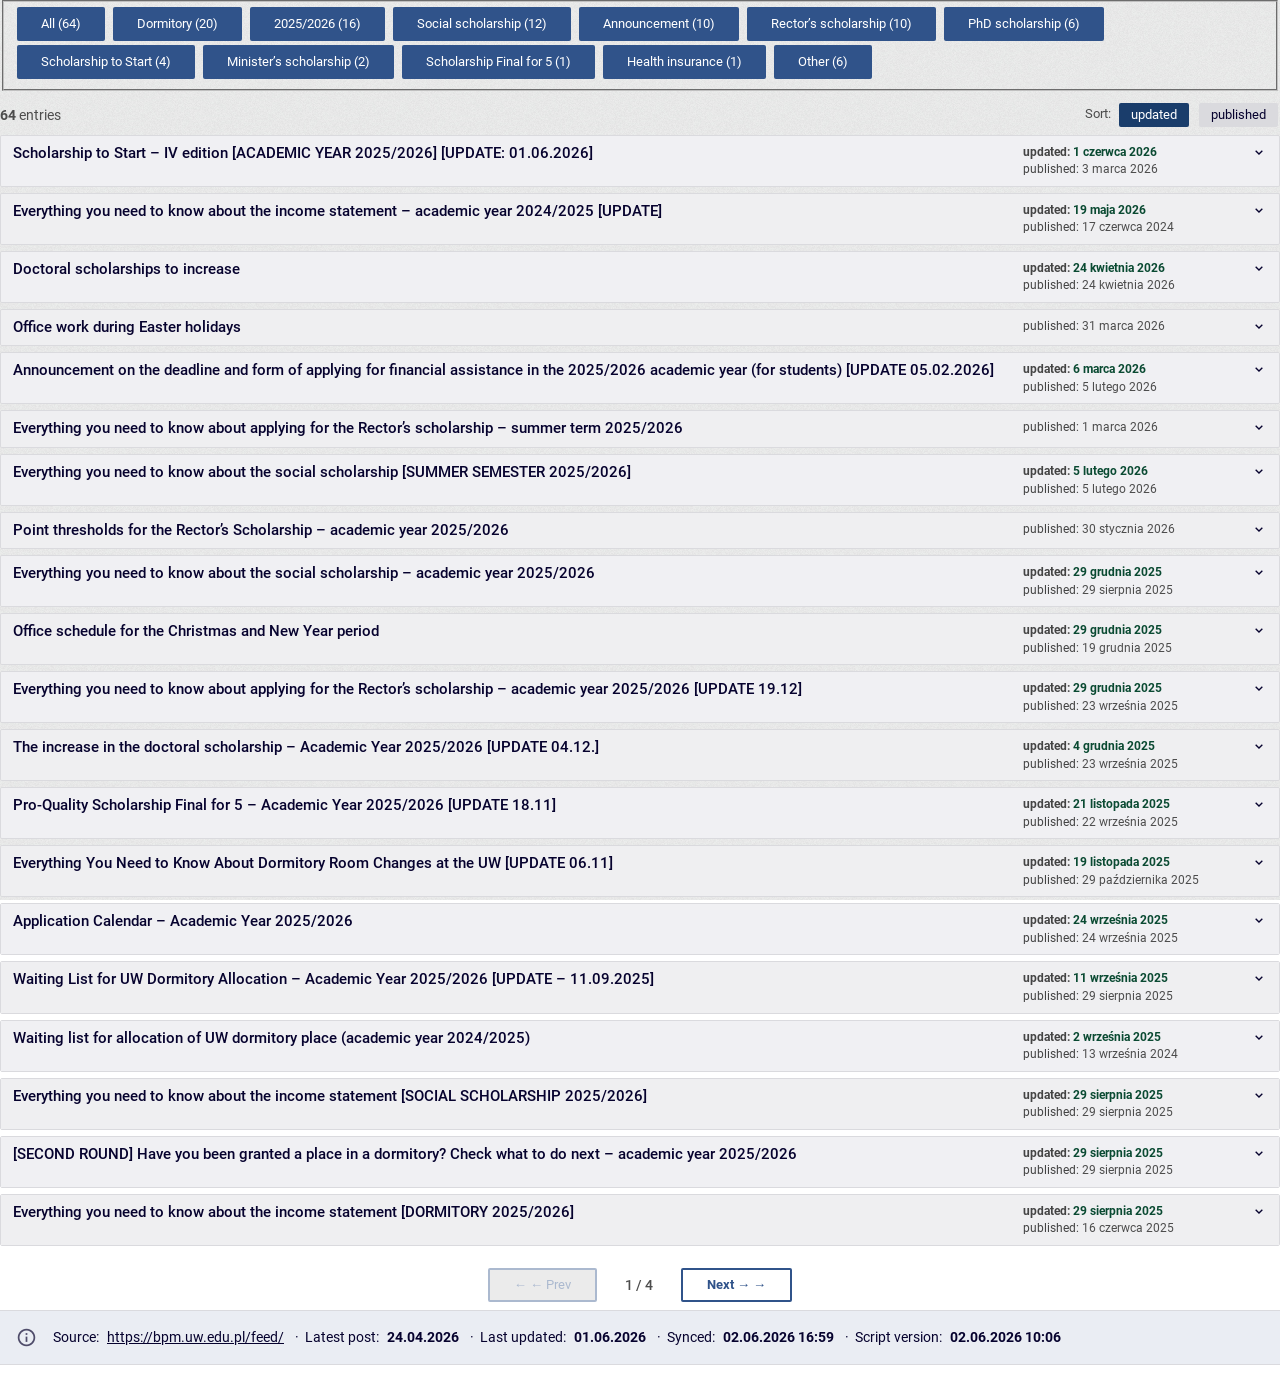
==== commit 0a3c94f7: "RSS update bpm-en.html" ====
--- a/bpm-en.html
+++ b/bpm-en.html
@@ -61,4 +61,4 @@
 <li class="rss-li"><details class="rss-item" data-cats="Rector’s scholarship" data-pub="Tue Dec 27 2022 17:22:43 GMT+0100 (czas środkowoeuropejski standardowy)" data-akt="Tue Sep 12 2023 17:10:48 GMT+0200 (czas środkowoeuropejski letni)"><summary class="rss-summary"><span class="rss-title">Everything you need to know about applying for the Rector’s scholarship – academic year 2022/2023 [UPDATED]</span><span class="rss-right-col rss-dates"><span class="rss-date-pub" data-type="pub" aria-label="published: 27 grudnia 2022"><span class="rss-date-lbl">published:</span> 27 grudnia 2022</span><span class="rss-date-akt" data-type="akt" aria-label="updated: 12 września 2023"><span class="rss-date-lbl">updated:</span> 12 września 2023</span></span><span class="rss-chevron" aria-hidden="true"></span></summary><div class="rss-meta"><usos-tag color="1" slim><span class="sr-only">Tag:</span><span class="rss-tag-label" aria-hidden="true">Tag:</span> Rector’s scholarship</usos-tag></div><div class="rss-body"><p class="rss-desc">[Post will be updated] From October 3, all applications for benefits handled by our office (rector’s scholarship, social scholarship and assistance grant) are available. [Deadline] To apply for the rector’s scholarship, you must submit an application by October 17. This is a deadline! Pursuant to the recent changes in the Regulations on benefits for students […]</p><usos-link icon-location="right" icon-name="outlined.open_in_new"><a href="https://bpm.uw.edu.pl/en/everything-you-need-to-know-about-applying-for-the-rectors-scholarship-academic-year-2022-2023-updated/" target="_blank" rel="noopener noreferrer" aria-label="Read more: Everything you need to know about applying for the Rector’s scholarship – academic year 2022/2023 [UPDATED] ((opens in new tab))">Read more</a></usos-link></div></details></li>
 <li class="rss-li"><details class="rss-item" data-cats="Social scholarship" data-pub="Fri Sep 30 2022 12:35:08 GMT+0200 (czas środkowoeuropejski letni)" data-akt="Tue Sep 12 2023 17:09:40 GMT+0200 (czas środkowoeuropejski letni)"><summary class="rss-summary"><span class="rss-title">Everything you need to know about the social scholarship – academic year 2022/2023</span><span class="rss-right-col rss-dates"><span class="rss-date-pub" data-type="pub" aria-label="published: 30 września 2022"><span class="rss-date-lbl">published:</span> 30 września 2022</span><span class="rss-date-akt" data-type="akt" aria-label="updated: 12 września 2023"><span class="rss-date-lbl">updated:</span> 12 września 2023</span></span><span class="rss-chevron" aria-hidden="true"></span></summary><div class="rss-meta"><usos-tag color="2" slim><span class="sr-only">Tag:</span><span class="rss-tag-label" aria-hidden="true">Tag:</span> Social scholarship</usos-tag></div><div class="rss-body"><p class="rss-desc">Start, the most important basic information. The most important thing is submitting the application. The sooner you apply, the better off you will be. If you submit your application by the 18th day of the month, you will be able to apply for the scholarship for that month as well. Example: student X submitted the […]</p><usos-link icon-location="right" icon-name="outlined.open_in_new"><a href="https://bpm.uw.edu.pl/en/everything-you-need-to-know-about-the-social-scholarship-academic-year-2022-2023/" target="_blank" rel="noopener noreferrer" aria-label="Read more: Everything you need to know about the social scholarship – academic year 2022/2023 ((opens in new tab))">Read more</a></usos-link></div></details></li>
 <li class="rss-li"><details class="rss-item" data-cats="Social scholarship" data-pub="Tue Feb 07 2023 10:53:05 GMT+0100 (czas środkowoeuropejski standardowy)" data-akt="Tue Sep 12 2023 14:26:40 GMT+0200 (czas środkowoeuropejski letni)"><summary class="rss-summary"><span class="rss-title">All you need to know about the social scholarship – summer term 2022/23</span><span class="rss-right-col rss-dates"><span class="rss-date-pub" data-type="pub" aria-label="published: 7 lutego 2023"><span class="rss-date-lbl">published:</span> 7 lutego 2023</span><span class="rss-date-akt" data-type="akt" aria-label="updated: 12 września 2023"><span class="rss-date-lbl">updated:</span> 12 września 2023</span></span><span class="rss-chevron" aria-hidden="true"></span></summary><div class="rss-meta"><usos-tag color="1" slim><span class="sr-only">Tag:</span><span class="rss-tag-label" aria-hidden="true">Tag:</span> Social scholarship</usos-tag></div><div class="rss-body"><p class="rss-desc">The beginning of the summer term is a time to remember to apply for a social scholarship – it should be done by those who already receive it (remember, it is granted for one semester only, not for the whole academic year!) and those who would like to apply for this form of support. Here […]</p><usos-link icon-location="right" icon-name="outlined.open_in_new"><a href="https://bpm.uw.edu.pl/en/all-you-need-to-know-about-the-social-scholarship-summer-term-2022-23/" target="_blank" rel="noopener noreferrer" aria-label="Read more: All you need to know about the social scholarship – summer term 2022/23 ((opens in new tab))">Read more</a></usos-link></div></details></li>
-<li class="rss-li"><details class="rss-item" data-cats="Announcement" data-pub="Tue Sep 12 2023 12:05:38 GMT+0200 (czas środkowoeuropejski letni)" data-akt="Tue Sep 12 2023 13:16:16 GMT+0200 (czas środkowoeuropejski letni)"><summary class="rss-summary"><span class="rss-title">Rector’s announcement on the terms and forms of applying for financial assistance in the academic year 2023/2024 (for students)</span><span class="rss-right-col rss-dates"><span class="rss-date-pub" data-type="pub" aria-label="published: 12 września 2023"><span class="rss-date-lbl">published:</span> 12 września 2023</span><span class="rss-date-akt" data-type="akt" aria-label="updated: 12 września 2023"><span class="rss-date-lbl">updated:</span> 12 września 2023</span></span><span class="rss-chevron" aria-hidden="true"></span></summary><div class="rss-meta"><usos-tag color="2" slim><span class="sr-only">Tag:</span><span class="rss-tag-label" aria-hidden="true">Tag:</span> Announcement</usos-tag></div><div class="rss-body"><p class="rss-desc">The form and deadlines for submitting applications for granting students the rector’s scholarship, social scholarship, scholarship for the disabled and allowances in the academic year 2023/2024 Pursuant to § 8 sec. 1 of the Regulations of benefits for students of the University of Warsaw, attached to the order No. 142 of the Rector of the […]</p><usos-link icon-location="right" icon-name="outlined.open_in_new"><a href="https://bpm.uw.edu.pl/en/rectors-announcement-on-the-terms-and-forms-of-applying-for-financial-assistance-in-the-academic-year-2023-2024-for-students/" target="_blank" rel="noopener noreferrer" aria-label="Read more: Rector’s announcement on the terms and forms of applying for financial assistance in the academic year 2023/2024 (for students) ((opens in new tab))">Read more</a></usos-link></div></details></li></ul><nav class="rss-pagination" aria-label="Pagination"><button type="button" id="bp" class="neutral outlined" disabled aria-label="Previous page">← ← Prev</button><span id="pi" class="rss-page-info" aria-live="polite" aria-atomic="true"></span><button type="button" id="bn" class="neutral outlined" aria-label="Next page">Next → →</button></nav><usos-banner type="info" class="rss-banner"><span class="rss-banner-meta">Source: <a href="https://bpm.uw.edu.pl/feed/" target="_blank" rel="noopener noreferrer" aria-label="Source feed (opens in new tab)">https://bpm.uw.edu.pl/feed/</a> &nbsp;·&nbsp; Latest post: <strong>24.04.2026</strong> &nbsp;·&nbsp; Last updated: <strong>01.06.2026</strong> &nbsp;·&nbsp; Synced: <strong>02.06.2026 13:00</strong> &nbsp;·&nbsp; Script version: <strong>02.06.2026 10:06</strong></span></usos-banner></main><script>(function(){var P=20,W1="entry",W24="entries",W5="entries",ALL=Array.from(document.querySelectorAll("li.rss-li")),F=ALL.slice(),C=document.getElementById("cnt"),PI=document.getElementById("pi"),BP=document.getElementById("bp"),BN=document.getElementById("bn"),cat="",pg=1,sortBy="aktualizacja";function dateOf(li,by){var d=li.querySelector("details");if(!d)return 0;var pub=d.dataset.pub||"",akt=d.dataset.akt||"";return by==="aktualizacja"?new Date(akt||pub||0):new Date(pub||0);}function odmien(n){return n===1?W1:n>=2&&n<=4?W24:W5;}function sortList(){F=ALL.filter(function(f){var d=f.querySelector("details");return !cat||(d&&d.dataset.cats.split("|").indexOf(cat)!==-1);});F.sort(function(a,b){var pa=a.querySelector("details.rss-pinned"),pb=b.querySelector("details.rss-pinned");if(pa&&!pb)return -1;if(!pa&&pb)return 1;return dateOf(b,sortBy)-dateOf(a,sortBy);});var ul=document.getElementById("rss-list");F.forEach(function(f){ul.appendChild(f);});updateDates();}F.forEach(function(f){f.setAttribute("role","listitem");});function btn(b,dis){b.disabled=dis;b.setAttribute("aria-disabled",dis?"true":"false");}var CL=document.getElementById("cnt-lbl");function updateDates(){ALL.forEach(function(li){var dates=li.querySelector(".rss-dates");if(!dates)return;var pub=li.querySelector("[data-type=pub]"),akt=li.querySelector("[data-type=akt]");if(!pub&&!akt)return;[pub,akt].forEach(function(el){if(el)el.classList.remove("rss-date-active");});if(sortBy==="aktualizacja"&&akt){akt.classList.add("rss-date-active");if(pub)dates.insertBefore(akt,pub);}else if(sortBy==="publikacja"&&pub){pub.classList.add("rss-date-active");if(akt)dates.insertBefore(pub,akt);}});}function R(){var tp=Math.max(1,Math.ceil(F.length/P));if(pg>tp)pg=tp;var s=(pg-1)*P;ALL.forEach(function(f){f.classList.add("hd");f.setAttribute("aria-hidden","true");var d=f.querySelector("details");if(d)d.open=false;});F.slice(s,s+P).forEach(function(f){f.classList.remove("hd");f.removeAttribute("aria-hidden");});if(C)C.textContent=F.length;if(CL)CL.textContent=" "+odmien(F.length);if(PI)PI.textContent=pg+" / "+tp;if(BP)btn(BP,pg<=1);if(BN)btn(BN,pg>=tp);}document.querySelectorAll(".rss-filters button").forEach(function(b){b.addEventListener("click",function(){document.querySelectorAll(".rss-filters button").forEach(function(t){t.classList.remove("ta");t.setAttribute("aria-pressed","false");});b.classList.add("ta");b.setAttribute("aria-pressed","true");cat=b.dataset.cat;pg=1;sortList();R();});});document.querySelectorAll(".rss-sort-btn").forEach(function(b){b.addEventListener("click",function(){document.querySelectorAll(".rss-sort-btn").forEach(function(t){t.classList.remove("active");t.setAttribute("aria-pressed","false");});b.classList.add("active");b.setAttribute("aria-pressed","true");sortBy=b.dataset.sort;pg=1;sortList();R();});});if(BP)BP.addEventListener("click",function(){if(pg>1){pg--;R();scrollTo(0,0);}});if(BN)BN.addEventListener("click",function(){var tp=Math.ceil(F.length/P);if(pg<tp){pg++;R();scrollTo(0,0);}});sortList();R();})();</script></body></html>+<li class="rss-li"><details class="rss-item" data-cats="Announcement" data-pub="Tue Sep 12 2023 12:05:38 GMT+0200 (czas środkowoeuropejski letni)" data-akt="Tue Sep 12 2023 13:16:16 GMT+0200 (czas środkowoeuropejski letni)"><summary class="rss-summary"><span class="rss-title">Rector’s announcement on the terms and forms of applying for financial assistance in the academic year 2023/2024 (for students)</span><span class="rss-right-col rss-dates"><span class="rss-date-pub" data-type="pub" aria-label="published: 12 września 2023"><span class="rss-date-lbl">published:</span> 12 września 2023</span><span class="rss-date-akt" data-type="akt" aria-label="updated: 12 września 2023"><span class="rss-date-lbl">updated:</span> 12 września 2023</span></span><span class="rss-chevron" aria-hidden="true"></span></summary><div class="rss-meta"><usos-tag color="2" slim><span class="sr-only">Tag:</span><span class="rss-tag-label" aria-hidden="true">Tag:</span> Announcement</usos-tag></div><div class="rss-body"><p class="rss-desc">The form and deadlines for submitting applications for granting students the rector’s scholarship, social scholarship, scholarship for the disabled and allowances in the academic year 2023/2024 Pursuant to § 8 sec. 1 of the Regulations of benefits for students of the University of Warsaw, attached to the order No. 142 of the Rector of the […]</p><usos-link icon-location="right" icon-name="outlined.open_in_new"><a href="https://bpm.uw.edu.pl/en/rectors-announcement-on-the-terms-and-forms-of-applying-for-financial-assistance-in-the-academic-year-2023-2024-for-students/" target="_blank" rel="noopener noreferrer" aria-label="Read more: Rector’s announcement on the terms and forms of applying for financial assistance in the academic year 2023/2024 (for students) ((opens in new tab))">Read more</a></usos-link></div></details></li></ul><nav class="rss-pagination" aria-label="Pagination"><button type="button" id="bp" class="neutral outlined" disabled aria-label="Previous page">← ← Prev</button><span id="pi" class="rss-page-info" aria-live="polite" aria-atomic="true"></span><button type="button" id="bn" class="neutral outlined" aria-label="Next page">Next → →</button></nav><usos-banner type="info" class="rss-banner"><span class="rss-banner-meta">Source: <a href="https://bpm.uw.edu.pl/feed/" target="_blank" rel="noopener noreferrer" aria-label="Source feed (opens in new tab)">https://bpm.uw.edu.pl/feed/</a> &nbsp;·&nbsp; Latest post: <strong>24.04.2026</strong> &nbsp;·&nbsp; Last updated: <strong>01.06.2026</strong> &nbsp;·&nbsp; Synced: <strong>02.06.2026 16:59</strong> &nbsp;·&nbsp; Script version: <strong>02.06.2026 10:06</strong></span></usos-banner></main><script>(function(){var P=20,W1="entry",W24="entries",W5="entries",ALL=Array.from(document.querySelectorAll("li.rss-li")),F=ALL.slice(),C=document.getElementById("cnt"),PI=document.getElementById("pi"),BP=document.getElementById("bp"),BN=document.getElementById("bn"),cat="",pg=1,sortBy="aktualizacja";function dateOf(li,by){var d=li.querySelector("details");if(!d)return 0;var pub=d.dataset.pub||"",akt=d.dataset.akt||"";return by==="aktualizacja"?new Date(akt||pub||0):new Date(pub||0);}function odmien(n){return n===1?W1:n>=2&&n<=4?W24:W5;}function sortList(){F=ALL.filter(function(f){var d=f.querySelector("details");return !cat||(d&&d.dataset.cats.split("|").indexOf(cat)!==-1);});F.sort(function(a,b){var pa=a.querySelector("details.rss-pinned"),pb=b.querySelector("details.rss-pinned");if(pa&&!pb)return -1;if(!pa&&pb)return 1;return dateOf(b,sortBy)-dateOf(a,sortBy);});var ul=document.getElementById("rss-list");F.forEach(function(f){ul.appendChild(f);});updateDates();}F.forEach(function(f){f.setAttribute("role","listitem");});function btn(b,dis){b.disabled=dis;b.setAttribute("aria-disabled",dis?"true":"false");}var CL=document.getElementById("cnt-lbl");function updateDates(){ALL.forEach(function(li){var dates=li.querySelector(".rss-dates");if(!dates)return;var pub=li.querySelector("[data-type=pub]"),akt=li.querySelector("[data-type=akt]");if(!pub&&!akt)return;[pub,akt].forEach(function(el){if(el)el.classList.remove("rss-date-active");});if(sortBy==="aktualizacja"&&akt){akt.classList.add("rss-date-active");if(pub)dates.insertBefore(akt,pub);}else if(sortBy==="publikacja"&&pub){pub.classList.add("rss-date-active");if(akt)dates.insertBefore(pub,akt);}});}function R(){var tp=Math.max(1,Math.ceil(F.length/P));if(pg>tp)pg=tp;var s=(pg-1)*P;ALL.forEach(function(f){f.classList.add("hd");f.setAttribute("aria-hidden","true");var d=f.querySelector("details");if(d)d.open=false;});F.slice(s,s+P).forEach(function(f){f.classList.remove("hd");f.removeAttribute("aria-hidden");});if(C)C.textContent=F.length;if(CL)CL.textContent=" "+odmien(F.length);if(PI)PI.textContent=pg+" / "+tp;if(BP)btn(BP,pg<=1);if(BN)btn(BN,pg>=tp);}document.querySelectorAll(".rss-filters button").forEach(function(b){b.addEventListener("click",function(){document.querySelectorAll(".rss-filters button").forEach(function(t){t.classList.remove("ta");t.setAttribute("aria-pressed","false");});b.classList.add("ta");b.setAttribute("aria-pressed","true");cat=b.dataset.cat;pg=1;sortList();R();});});document.querySelectorAll(".rss-sort-btn").forEach(function(b){b.addEventListener("click",function(){document.querySelectorAll(".rss-sort-btn").forEach(function(t){t.classList.remove("active");t.setAttribute("aria-pressed","false");});b.classList.add("active");b.setAttribute("aria-pressed","true");sortBy=b.dataset.sort;pg=1;sortList();R();});});if(BP)BP.addEventListener("click",function(){if(pg>1){pg--;R();scrollTo(0,0);}});if(BN)BN.addEventListener("click",function(){var tp=Math.ceil(F.length/P);if(pg<tp){pg++;R();scrollTo(0,0);}});sortList();R();})();</script></body></html>
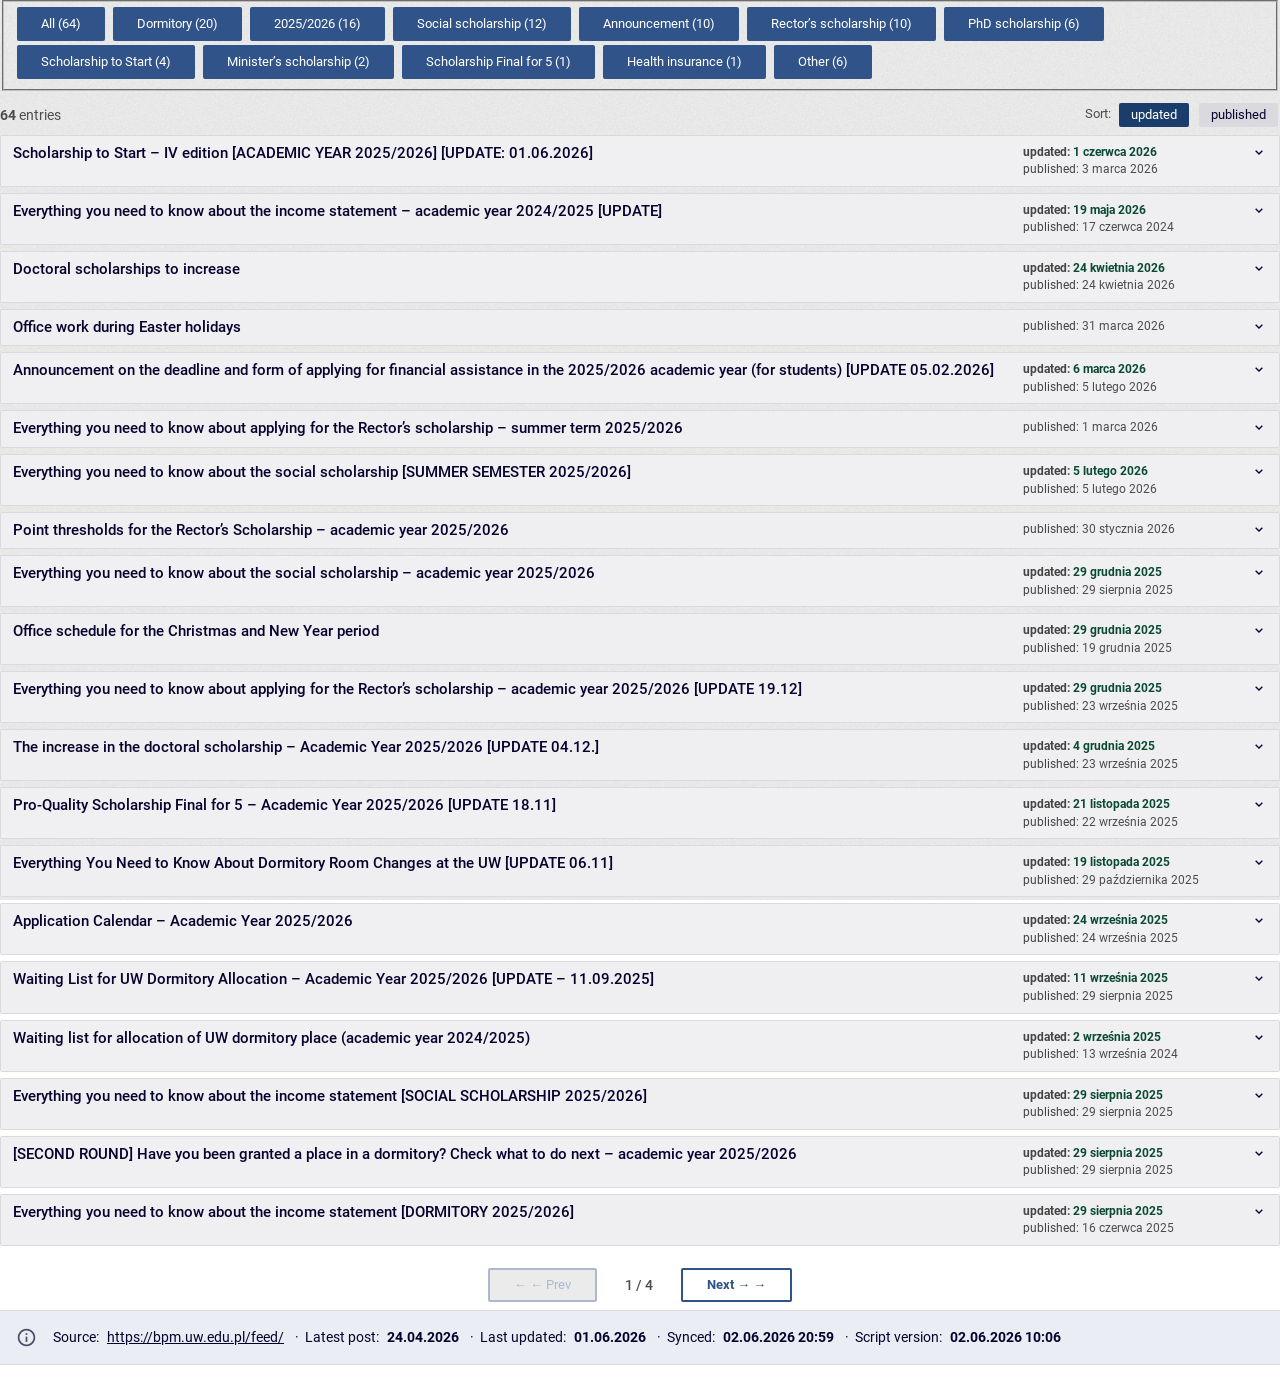
==== commit fe6d6544: "RSS update bpm-en.html" ====
--- a/bpm-en.html
+++ b/bpm-en.html
@@ -61,4 +61,4 @@
 <li class="rss-li"><details class="rss-item" data-cats="Rector’s scholarship" data-pub="Tue Dec 27 2022 17:22:43 GMT+0100 (czas środkowoeuropejski standardowy)" data-akt="Tue Sep 12 2023 17:10:48 GMT+0200 (czas środkowoeuropejski letni)"><summary class="rss-summary"><span class="rss-title">Everything you need to know about applying for the Rector’s scholarship – academic year 2022/2023 [UPDATED]</span><span class="rss-right-col rss-dates"><span class="rss-date-pub" data-type="pub" aria-label="published: 27 grudnia 2022"><span class="rss-date-lbl">published:</span> 27 grudnia 2022</span><span class="rss-date-akt" data-type="akt" aria-label="updated: 12 września 2023"><span class="rss-date-lbl">updated:</span> 12 września 2023</span></span><span class="rss-chevron" aria-hidden="true"></span></summary><div class="rss-meta"><usos-tag color="1" slim><span class="sr-only">Tag:</span><span class="rss-tag-label" aria-hidden="true">Tag:</span> Rector’s scholarship</usos-tag></div><div class="rss-body"><p class="rss-desc">[Post will be updated] From October 3, all applications for benefits handled by our office (rector’s scholarship, social scholarship and assistance grant) are available. [Deadline] To apply for the rector’s scholarship, you must submit an application by October 17. This is a deadline! Pursuant to the recent changes in the Regulations on benefits for students […]</p><usos-link icon-location="right" icon-name="outlined.open_in_new"><a href="https://bpm.uw.edu.pl/en/everything-you-need-to-know-about-applying-for-the-rectors-scholarship-academic-year-2022-2023-updated/" target="_blank" rel="noopener noreferrer" aria-label="Read more: Everything you need to know about applying for the Rector’s scholarship – academic year 2022/2023 [UPDATED] ((opens in new tab))">Read more</a></usos-link></div></details></li>
 <li class="rss-li"><details class="rss-item" data-cats="Social scholarship" data-pub="Fri Sep 30 2022 12:35:08 GMT+0200 (czas środkowoeuropejski letni)" data-akt="Tue Sep 12 2023 17:09:40 GMT+0200 (czas środkowoeuropejski letni)"><summary class="rss-summary"><span class="rss-title">Everything you need to know about the social scholarship – academic year 2022/2023</span><span class="rss-right-col rss-dates"><span class="rss-date-pub" data-type="pub" aria-label="published: 30 września 2022"><span class="rss-date-lbl">published:</span> 30 września 2022</span><span class="rss-date-akt" data-type="akt" aria-label="updated: 12 września 2023"><span class="rss-date-lbl">updated:</span> 12 września 2023</span></span><span class="rss-chevron" aria-hidden="true"></span></summary><div class="rss-meta"><usos-tag color="2" slim><span class="sr-only">Tag:</span><span class="rss-tag-label" aria-hidden="true">Tag:</span> Social scholarship</usos-tag></div><div class="rss-body"><p class="rss-desc">Start, the most important basic information. The most important thing is submitting the application. The sooner you apply, the better off you will be. If you submit your application by the 18th day of the month, you will be able to apply for the scholarship for that month as well. Example: student X submitted the […]</p><usos-link icon-location="right" icon-name="outlined.open_in_new"><a href="https://bpm.uw.edu.pl/en/everything-you-need-to-know-about-the-social-scholarship-academic-year-2022-2023/" target="_blank" rel="noopener noreferrer" aria-label="Read more: Everything you need to know about the social scholarship – academic year 2022/2023 ((opens in new tab))">Read more</a></usos-link></div></details></li>
 <li class="rss-li"><details class="rss-item" data-cats="Social scholarship" data-pub="Tue Feb 07 2023 10:53:05 GMT+0100 (czas środkowoeuropejski standardowy)" data-akt="Tue Sep 12 2023 14:26:40 GMT+0200 (czas środkowoeuropejski letni)"><summary class="rss-summary"><span class="rss-title">All you need to know about the social scholarship – summer term 2022/23</span><span class="rss-right-col rss-dates"><span class="rss-date-pub" data-type="pub" aria-label="published: 7 lutego 2023"><span class="rss-date-lbl">published:</span> 7 lutego 2023</span><span class="rss-date-akt" data-type="akt" aria-label="updated: 12 września 2023"><span class="rss-date-lbl">updated:</span> 12 września 2023</span></span><span class="rss-chevron" aria-hidden="true"></span></summary><div class="rss-meta"><usos-tag color="1" slim><span class="sr-only">Tag:</span><span class="rss-tag-label" aria-hidden="true">Tag:</span> Social scholarship</usos-tag></div><div class="rss-body"><p class="rss-desc">The beginning of the summer term is a time to remember to apply for a social scholarship – it should be done by those who already receive it (remember, it is granted for one semester only, not for the whole academic year!) and those who would like to apply for this form of support. Here […]</p><usos-link icon-location="right" icon-name="outlined.open_in_new"><a href="https://bpm.uw.edu.pl/en/all-you-need-to-know-about-the-social-scholarship-summer-term-2022-23/" target="_blank" rel="noopener noreferrer" aria-label="Read more: All you need to know about the social scholarship – summer term 2022/23 ((opens in new tab))">Read more</a></usos-link></div></details></li>
-<li class="rss-li"><details class="rss-item" data-cats="Announcement" data-pub="Tue Sep 12 2023 12:05:38 GMT+0200 (czas środkowoeuropejski letni)" data-akt="Tue Sep 12 2023 13:16:16 GMT+0200 (czas środkowoeuropejski letni)"><summary class="rss-summary"><span class="rss-title">Rector’s announcement on the terms and forms of applying for financial assistance in the academic year 2023/2024 (for students)</span><span class="rss-right-col rss-dates"><span class="rss-date-pub" data-type="pub" aria-label="published: 12 września 2023"><span class="rss-date-lbl">published:</span> 12 września 2023</span><span class="rss-date-akt" data-type="akt" aria-label="updated: 12 września 2023"><span class="rss-date-lbl">updated:</span> 12 września 2023</span></span><span class="rss-chevron" aria-hidden="true"></span></summary><div class="rss-meta"><usos-tag color="2" slim><span class="sr-only">Tag:</span><span class="rss-tag-label" aria-hidden="true">Tag:</span> Announcement</usos-tag></div><div class="rss-body"><p class="rss-desc">The form and deadlines for submitting applications for granting students the rector’s scholarship, social scholarship, scholarship for the disabled and allowances in the academic year 2023/2024 Pursuant to § 8 sec. 1 of the Regulations of benefits for students of the University of Warsaw, attached to the order No. 142 of the Rector of the […]</p><usos-link icon-location="right" icon-name="outlined.open_in_new"><a href="https://bpm.uw.edu.pl/en/rectors-announcement-on-the-terms-and-forms-of-applying-for-financial-assistance-in-the-academic-year-2023-2024-for-students/" target="_blank" rel="noopener noreferrer" aria-label="Read more: Rector’s announcement on the terms and forms of applying for financial assistance in the academic year 2023/2024 (for students) ((opens in new tab))">Read more</a></usos-link></div></details></li></ul><nav class="rss-pagination" aria-label="Pagination"><button type="button" id="bp" class="neutral outlined" disabled aria-label="Previous page">← ← Prev</button><span id="pi" class="rss-page-info" aria-live="polite" aria-atomic="true"></span><button type="button" id="bn" class="neutral outlined" aria-label="Next page">Next → →</button></nav><usos-banner type="info" class="rss-banner"><span class="rss-banner-meta">Source: <a href="https://bpm.uw.edu.pl/feed/" target="_blank" rel="noopener noreferrer" aria-label="Source feed (opens in new tab)">https://bpm.uw.edu.pl/feed/</a> &nbsp;·&nbsp; Latest post: <strong>24.04.2026</strong> &nbsp;·&nbsp; Last updated: <strong>01.06.2026</strong> &nbsp;·&nbsp; Synced: <strong>02.06.2026 16:59</strong> &nbsp;·&nbsp; Script version: <strong>02.06.2026 10:06</strong></span></usos-banner></main><script>(function(){var P=20,W1="entry",W24="entries",W5="entries",ALL=Array.from(document.querySelectorAll("li.rss-li")),F=ALL.slice(),C=document.getElementById("cnt"),PI=document.getElementById("pi"),BP=document.getElementById("bp"),BN=document.getElementById("bn"),cat="",pg=1,sortBy="aktualizacja";function dateOf(li,by){var d=li.querySelector("details");if(!d)return 0;var pub=d.dataset.pub||"",akt=d.dataset.akt||"";return by==="aktualizacja"?new Date(akt||pub||0):new Date(pub||0);}function odmien(n){return n===1?W1:n>=2&&n<=4?W24:W5;}function sortList(){F=ALL.filter(function(f){var d=f.querySelector("details");return !cat||(d&&d.dataset.cats.split("|").indexOf(cat)!==-1);});F.sort(function(a,b){var pa=a.querySelector("details.rss-pinned"),pb=b.querySelector("details.rss-pinned");if(pa&&!pb)return -1;if(!pa&&pb)return 1;return dateOf(b,sortBy)-dateOf(a,sortBy);});var ul=document.getElementById("rss-list");F.forEach(function(f){ul.appendChild(f);});updateDates();}F.forEach(function(f){f.setAttribute("role","listitem");});function btn(b,dis){b.disabled=dis;b.setAttribute("aria-disabled",dis?"true":"false");}var CL=document.getElementById("cnt-lbl");function updateDates(){ALL.forEach(function(li){var dates=li.querySelector(".rss-dates");if(!dates)return;var pub=li.querySelector("[data-type=pub]"),akt=li.querySelector("[data-type=akt]");if(!pub&&!akt)return;[pub,akt].forEach(function(el){if(el)el.classList.remove("rss-date-active");});if(sortBy==="aktualizacja"&&akt){akt.classList.add("rss-date-active");if(pub)dates.insertBefore(akt,pub);}else if(sortBy==="publikacja"&&pub){pub.classList.add("rss-date-active");if(akt)dates.insertBefore(pub,akt);}});}function R(){var tp=Math.max(1,Math.ceil(F.length/P));if(pg>tp)pg=tp;var s=(pg-1)*P;ALL.forEach(function(f){f.classList.add("hd");f.setAttribute("aria-hidden","true");var d=f.querySelector("details");if(d)d.open=false;});F.slice(s,s+P).forEach(function(f){f.classList.remove("hd");f.removeAttribute("aria-hidden");});if(C)C.textContent=F.length;if(CL)CL.textContent=" "+odmien(F.length);if(PI)PI.textContent=pg+" / "+tp;if(BP)btn(BP,pg<=1);if(BN)btn(BN,pg>=tp);}document.querySelectorAll(".rss-filters button").forEach(function(b){b.addEventListener("click",function(){document.querySelectorAll(".rss-filters button").forEach(function(t){t.classList.remove("ta");t.setAttribute("aria-pressed","false");});b.classList.add("ta");b.setAttribute("aria-pressed","true");cat=b.dataset.cat;pg=1;sortList();R();});});document.querySelectorAll(".rss-sort-btn").forEach(function(b){b.addEventListener("click",function(){document.querySelectorAll(".rss-sort-btn").forEach(function(t){t.classList.remove("active");t.setAttribute("aria-pressed","false");});b.classList.add("active");b.setAttribute("aria-pressed","true");sortBy=b.dataset.sort;pg=1;sortList();R();});});if(BP)BP.addEventListener("click",function(){if(pg>1){pg--;R();scrollTo(0,0);}});if(BN)BN.addEventListener("click",function(){var tp=Math.ceil(F.length/P);if(pg<tp){pg++;R();scrollTo(0,0);}});sortList();R();})();</script></body></html>+<li class="rss-li"><details class="rss-item" data-cats="Announcement" data-pub="Tue Sep 12 2023 12:05:38 GMT+0200 (czas środkowoeuropejski letni)" data-akt="Tue Sep 12 2023 13:16:16 GMT+0200 (czas środkowoeuropejski letni)"><summary class="rss-summary"><span class="rss-title">Rector’s announcement on the terms and forms of applying for financial assistance in the academic year 2023/2024 (for students)</span><span class="rss-right-col rss-dates"><span class="rss-date-pub" data-type="pub" aria-label="published: 12 września 2023"><span class="rss-date-lbl">published:</span> 12 września 2023</span><span class="rss-date-akt" data-type="akt" aria-label="updated: 12 września 2023"><span class="rss-date-lbl">updated:</span> 12 września 2023</span></span><span class="rss-chevron" aria-hidden="true"></span></summary><div class="rss-meta"><usos-tag color="2" slim><span class="sr-only">Tag:</span><span class="rss-tag-label" aria-hidden="true">Tag:</span> Announcement</usos-tag></div><div class="rss-body"><p class="rss-desc">The form and deadlines for submitting applications for granting students the rector’s scholarship, social scholarship, scholarship for the disabled and allowances in the academic year 2023/2024 Pursuant to § 8 sec. 1 of the Regulations of benefits for students of the University of Warsaw, attached to the order No. 142 of the Rector of the […]</p><usos-link icon-location="right" icon-name="outlined.open_in_new"><a href="https://bpm.uw.edu.pl/en/rectors-announcement-on-the-terms-and-forms-of-applying-for-financial-assistance-in-the-academic-year-2023-2024-for-students/" target="_blank" rel="noopener noreferrer" aria-label="Read more: Rector’s announcement on the terms and forms of applying for financial assistance in the academic year 2023/2024 (for students) ((opens in new tab))">Read more</a></usos-link></div></details></li></ul><nav class="rss-pagination" aria-label="Pagination"><button type="button" id="bp" class="neutral outlined" disabled aria-label="Previous page">← ← Prev</button><span id="pi" class="rss-page-info" aria-live="polite" aria-atomic="true"></span><button type="button" id="bn" class="neutral outlined" aria-label="Next page">Next → →</button></nav><usos-banner type="info" class="rss-banner"><span class="rss-banner-meta">Source: <a href="https://bpm.uw.edu.pl/feed/" target="_blank" rel="noopener noreferrer" aria-label="Source feed (opens in new tab)">https://bpm.uw.edu.pl/feed/</a> &nbsp;·&nbsp; Latest post: <strong>24.04.2026</strong> &nbsp;·&nbsp; Last updated: <strong>01.06.2026</strong> &nbsp;·&nbsp; Synced: <strong>02.06.2026 20:59</strong> &nbsp;·&nbsp; Script version: <strong>02.06.2026 10:06</strong></span></usos-banner></main><script>(function(){var P=20,W1="entry",W24="entries",W5="entries",ALL=Array.from(document.querySelectorAll("li.rss-li")),F=ALL.slice(),C=document.getElementById("cnt"),PI=document.getElementById("pi"),BP=document.getElementById("bp"),BN=document.getElementById("bn"),cat="",pg=1,sortBy="aktualizacja";function dateOf(li,by){var d=li.querySelector("details");if(!d)return 0;var pub=d.dataset.pub||"",akt=d.dataset.akt||"";return by==="aktualizacja"?new Date(akt||pub||0):new Date(pub||0);}function odmien(n){return n===1?W1:n>=2&&n<=4?W24:W5;}function sortList(){F=ALL.filter(function(f){var d=f.querySelector("details");return !cat||(d&&d.dataset.cats.split("|").indexOf(cat)!==-1);});F.sort(function(a,b){var pa=a.querySelector("details.rss-pinned"),pb=b.querySelector("details.rss-pinned");if(pa&&!pb)return -1;if(!pa&&pb)return 1;return dateOf(b,sortBy)-dateOf(a,sortBy);});var ul=document.getElementById("rss-list");F.forEach(function(f){ul.appendChild(f);});updateDates();}F.forEach(function(f){f.setAttribute("role","listitem");});function btn(b,dis){b.disabled=dis;b.setAttribute("aria-disabled",dis?"true":"false");}var CL=document.getElementById("cnt-lbl");function updateDates(){ALL.forEach(function(li){var dates=li.querySelector(".rss-dates");if(!dates)return;var pub=li.querySelector("[data-type=pub]"),akt=li.querySelector("[data-type=akt]");if(!pub&&!akt)return;[pub,akt].forEach(function(el){if(el)el.classList.remove("rss-date-active");});if(sortBy==="aktualizacja"&&akt){akt.classList.add("rss-date-active");if(pub)dates.insertBefore(akt,pub);}else if(sortBy==="publikacja"&&pub){pub.classList.add("rss-date-active");if(akt)dates.insertBefore(pub,akt);}});}function R(){var tp=Math.max(1,Math.ceil(F.length/P));if(pg>tp)pg=tp;var s=(pg-1)*P;ALL.forEach(function(f){f.classList.add("hd");f.setAttribute("aria-hidden","true");var d=f.querySelector("details");if(d)d.open=false;});F.slice(s,s+P).forEach(function(f){f.classList.remove("hd");f.removeAttribute("aria-hidden");});if(C)C.textContent=F.length;if(CL)CL.textContent=" "+odmien(F.length);if(PI)PI.textContent=pg+" / "+tp;if(BP)btn(BP,pg<=1);if(BN)btn(BN,pg>=tp);}document.querySelectorAll(".rss-filters button").forEach(function(b){b.addEventListener("click",function(){document.querySelectorAll(".rss-filters button").forEach(function(t){t.classList.remove("ta");t.setAttribute("aria-pressed","false");});b.classList.add("ta");b.setAttribute("aria-pressed","true");cat=b.dataset.cat;pg=1;sortList();R();});});document.querySelectorAll(".rss-sort-btn").forEach(function(b){b.addEventListener("click",function(){document.querySelectorAll(".rss-sort-btn").forEach(function(t){t.classList.remove("active");t.setAttribute("aria-pressed","false");});b.classList.add("active");b.setAttribute("aria-pressed","true");sortBy=b.dataset.sort;pg=1;sortList();R();});});if(BP)BP.addEventListener("click",function(){if(pg>1){pg--;R();scrollTo(0,0);}});if(BN)BN.addEventListener("click",function(){var tp=Math.ceil(F.length/P);if(pg<tp){pg++;R();scrollTo(0,0);}});sortList();R();})();</script></body></html>
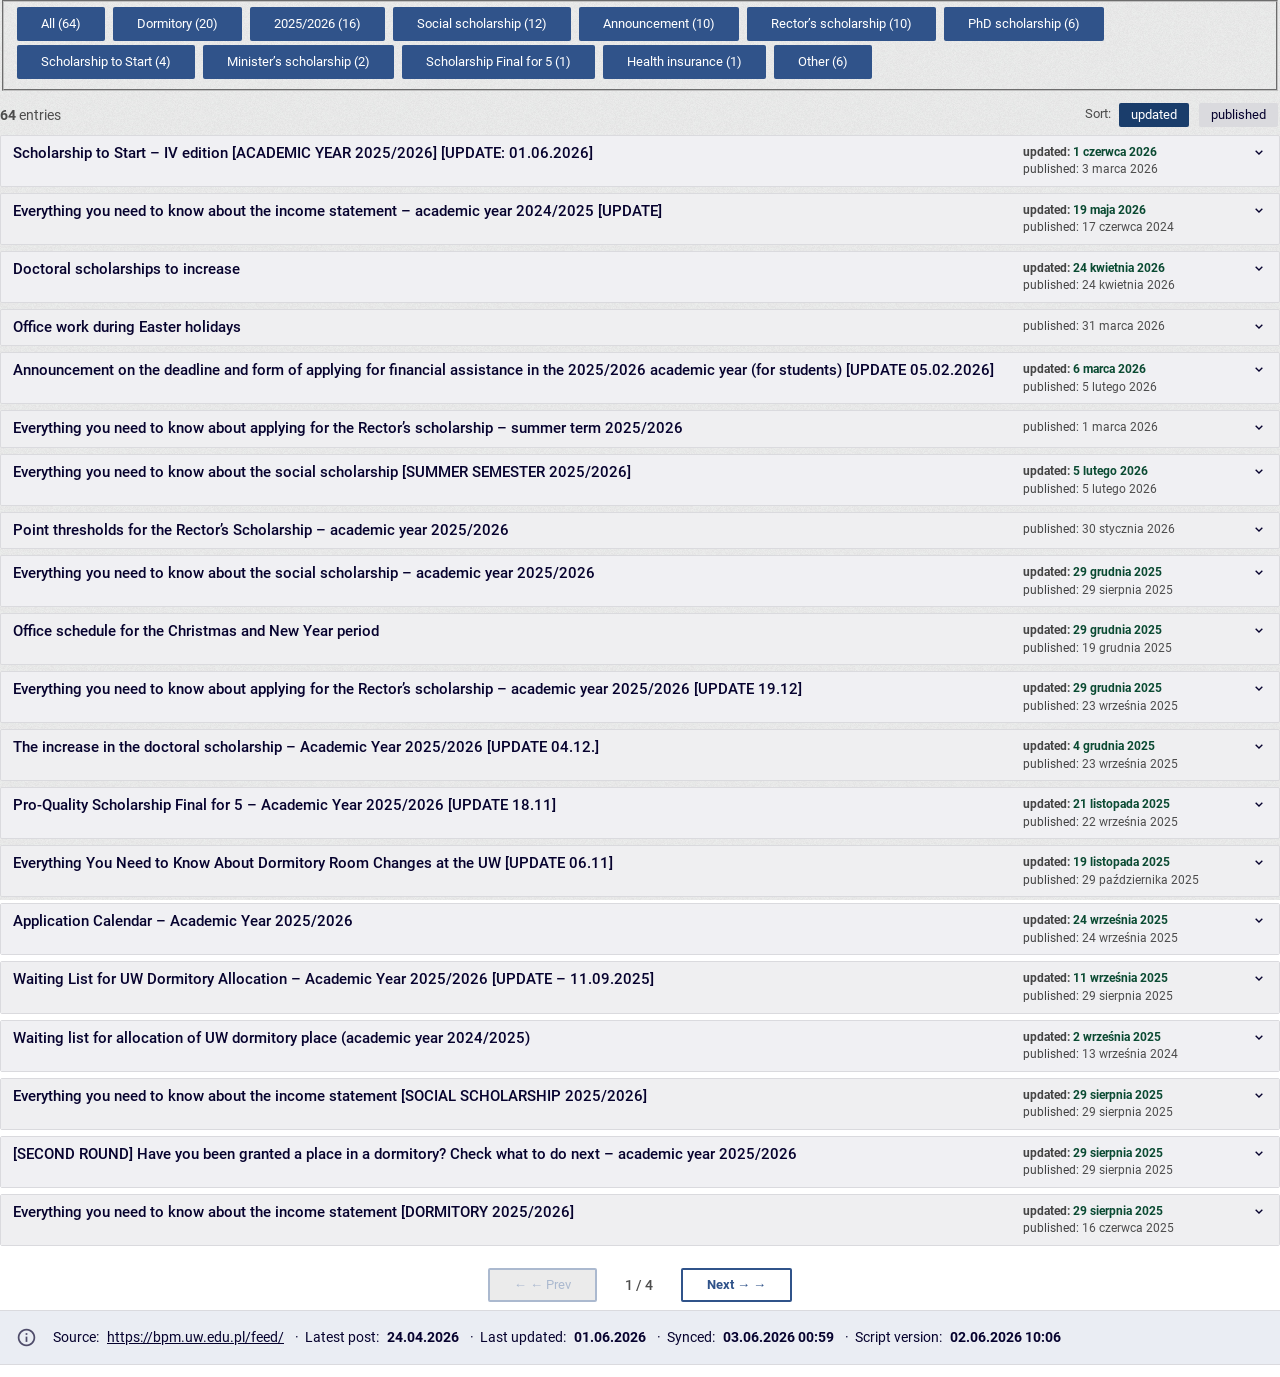
==== commit 9a0aff3c: "RSS update bpm-en.html" ====
--- a/bpm-en.html
+++ b/bpm-en.html
@@ -61,4 +61,4 @@
 <li class="rss-li"><details class="rss-item" data-cats="Rector’s scholarship" data-pub="Tue Dec 27 2022 17:22:43 GMT+0100 (czas środkowoeuropejski standardowy)" data-akt="Tue Sep 12 2023 17:10:48 GMT+0200 (czas środkowoeuropejski letni)"><summary class="rss-summary"><span class="rss-title">Everything you need to know about applying for the Rector’s scholarship – academic year 2022/2023 [UPDATED]</span><span class="rss-right-col rss-dates"><span class="rss-date-pub" data-type="pub" aria-label="published: 27 grudnia 2022"><span class="rss-date-lbl">published:</span> 27 grudnia 2022</span><span class="rss-date-akt" data-type="akt" aria-label="updated: 12 września 2023"><span class="rss-date-lbl">updated:</span> 12 września 2023</span></span><span class="rss-chevron" aria-hidden="true"></span></summary><div class="rss-meta"><usos-tag color="1" slim><span class="sr-only">Tag:</span><span class="rss-tag-label" aria-hidden="true">Tag:</span> Rector’s scholarship</usos-tag></div><div class="rss-body"><p class="rss-desc">[Post will be updated] From October 3, all applications for benefits handled by our office (rector’s scholarship, social scholarship and assistance grant) are available. [Deadline] To apply for the rector’s scholarship, you must submit an application by October 17. This is a deadline! Pursuant to the recent changes in the Regulations on benefits for students […]</p><usos-link icon-location="right" icon-name="outlined.open_in_new"><a href="https://bpm.uw.edu.pl/en/everything-you-need-to-know-about-applying-for-the-rectors-scholarship-academic-year-2022-2023-updated/" target="_blank" rel="noopener noreferrer" aria-label="Read more: Everything you need to know about applying for the Rector’s scholarship – academic year 2022/2023 [UPDATED] ((opens in new tab))">Read more</a></usos-link></div></details></li>
 <li class="rss-li"><details class="rss-item" data-cats="Social scholarship" data-pub="Fri Sep 30 2022 12:35:08 GMT+0200 (czas środkowoeuropejski letni)" data-akt="Tue Sep 12 2023 17:09:40 GMT+0200 (czas środkowoeuropejski letni)"><summary class="rss-summary"><span class="rss-title">Everything you need to know about the social scholarship – academic year 2022/2023</span><span class="rss-right-col rss-dates"><span class="rss-date-pub" data-type="pub" aria-label="published: 30 września 2022"><span class="rss-date-lbl">published:</span> 30 września 2022</span><span class="rss-date-akt" data-type="akt" aria-label="updated: 12 września 2023"><span class="rss-date-lbl">updated:</span> 12 września 2023</span></span><span class="rss-chevron" aria-hidden="true"></span></summary><div class="rss-meta"><usos-tag color="2" slim><span class="sr-only">Tag:</span><span class="rss-tag-label" aria-hidden="true">Tag:</span> Social scholarship</usos-tag></div><div class="rss-body"><p class="rss-desc">Start, the most important basic information. The most important thing is submitting the application. The sooner you apply, the better off you will be. If you submit your application by the 18th day of the month, you will be able to apply for the scholarship for that month as well. Example: student X submitted the […]</p><usos-link icon-location="right" icon-name="outlined.open_in_new"><a href="https://bpm.uw.edu.pl/en/everything-you-need-to-know-about-the-social-scholarship-academic-year-2022-2023/" target="_blank" rel="noopener noreferrer" aria-label="Read more: Everything you need to know about the social scholarship – academic year 2022/2023 ((opens in new tab))">Read more</a></usos-link></div></details></li>
 <li class="rss-li"><details class="rss-item" data-cats="Social scholarship" data-pub="Tue Feb 07 2023 10:53:05 GMT+0100 (czas środkowoeuropejski standardowy)" data-akt="Tue Sep 12 2023 14:26:40 GMT+0200 (czas środkowoeuropejski letni)"><summary class="rss-summary"><span class="rss-title">All you need to know about the social scholarship – summer term 2022/23</span><span class="rss-right-col rss-dates"><span class="rss-date-pub" data-type="pub" aria-label="published: 7 lutego 2023"><span class="rss-date-lbl">published:</span> 7 lutego 2023</span><span class="rss-date-akt" data-type="akt" aria-label="updated: 12 września 2023"><span class="rss-date-lbl">updated:</span> 12 września 2023</span></span><span class="rss-chevron" aria-hidden="true"></span></summary><div class="rss-meta"><usos-tag color="1" slim><span class="sr-only">Tag:</span><span class="rss-tag-label" aria-hidden="true">Tag:</span> Social scholarship</usos-tag></div><div class="rss-body"><p class="rss-desc">The beginning of the summer term is a time to remember to apply for a social scholarship – it should be done by those who already receive it (remember, it is granted for one semester only, not for the whole academic year!) and those who would like to apply for this form of support. Here […]</p><usos-link icon-location="right" icon-name="outlined.open_in_new"><a href="https://bpm.uw.edu.pl/en/all-you-need-to-know-about-the-social-scholarship-summer-term-2022-23/" target="_blank" rel="noopener noreferrer" aria-label="Read more: All you need to know about the social scholarship – summer term 2022/23 ((opens in new tab))">Read more</a></usos-link></div></details></li>
-<li class="rss-li"><details class="rss-item" data-cats="Announcement" data-pub="Tue Sep 12 2023 12:05:38 GMT+0200 (czas środkowoeuropejski letni)" data-akt="Tue Sep 12 2023 13:16:16 GMT+0200 (czas środkowoeuropejski letni)"><summary class="rss-summary"><span class="rss-title">Rector’s announcement on the terms and forms of applying for financial assistance in the academic year 2023/2024 (for students)</span><span class="rss-right-col rss-dates"><span class="rss-date-pub" data-type="pub" aria-label="published: 12 września 2023"><span class="rss-date-lbl">published:</span> 12 września 2023</span><span class="rss-date-akt" data-type="akt" aria-label="updated: 12 września 2023"><span class="rss-date-lbl">updated:</span> 12 września 2023</span></span><span class="rss-chevron" aria-hidden="true"></span></summary><div class="rss-meta"><usos-tag color="2" slim><span class="sr-only">Tag:</span><span class="rss-tag-label" aria-hidden="true">Tag:</span> Announcement</usos-tag></div><div class="rss-body"><p class="rss-desc">The form and deadlines for submitting applications for granting students the rector’s scholarship, social scholarship, scholarship for the disabled and allowances in the academic year 2023/2024 Pursuant to § 8 sec. 1 of the Regulations of benefits for students of the University of Warsaw, attached to the order No. 142 of the Rector of the […]</p><usos-link icon-location="right" icon-name="outlined.open_in_new"><a href="https://bpm.uw.edu.pl/en/rectors-announcement-on-the-terms-and-forms-of-applying-for-financial-assistance-in-the-academic-year-2023-2024-for-students/" target="_blank" rel="noopener noreferrer" aria-label="Read more: Rector’s announcement on the terms and forms of applying for financial assistance in the academic year 2023/2024 (for students) ((opens in new tab))">Read more</a></usos-link></div></details></li></ul><nav class="rss-pagination" aria-label="Pagination"><button type="button" id="bp" class="neutral outlined" disabled aria-label="Previous page">← ← Prev</button><span id="pi" class="rss-page-info" aria-live="polite" aria-atomic="true"></span><button type="button" id="bn" class="neutral outlined" aria-label="Next page">Next → →</button></nav><usos-banner type="info" class="rss-banner"><span class="rss-banner-meta">Source: <a href="https://bpm.uw.edu.pl/feed/" target="_blank" rel="noopener noreferrer" aria-label="Source feed (opens in new tab)">https://bpm.uw.edu.pl/feed/</a> &nbsp;·&nbsp; Latest post: <strong>24.04.2026</strong> &nbsp;·&nbsp; Last updated: <strong>01.06.2026</strong> &nbsp;·&nbsp; Synced: <strong>02.06.2026 20:59</strong> &nbsp;·&nbsp; Script version: <strong>02.06.2026 10:06</strong></span></usos-banner></main><script>(function(){var P=20,W1="entry",W24="entries",W5="entries",ALL=Array.from(document.querySelectorAll("li.rss-li")),F=ALL.slice(),C=document.getElementById("cnt"),PI=document.getElementById("pi"),BP=document.getElementById("bp"),BN=document.getElementById("bn"),cat="",pg=1,sortBy="aktualizacja";function dateOf(li,by){var d=li.querySelector("details");if(!d)return 0;var pub=d.dataset.pub||"",akt=d.dataset.akt||"";return by==="aktualizacja"?new Date(akt||pub||0):new Date(pub||0);}function odmien(n){return n===1?W1:n>=2&&n<=4?W24:W5;}function sortList(){F=ALL.filter(function(f){var d=f.querySelector("details");return !cat||(d&&d.dataset.cats.split("|").indexOf(cat)!==-1);});F.sort(function(a,b){var pa=a.querySelector("details.rss-pinned"),pb=b.querySelector("details.rss-pinned");if(pa&&!pb)return -1;if(!pa&&pb)return 1;return dateOf(b,sortBy)-dateOf(a,sortBy);});var ul=document.getElementById("rss-list");F.forEach(function(f){ul.appendChild(f);});updateDates();}F.forEach(function(f){f.setAttribute("role","listitem");});function btn(b,dis){b.disabled=dis;b.setAttribute("aria-disabled",dis?"true":"false");}var CL=document.getElementById("cnt-lbl");function updateDates(){ALL.forEach(function(li){var dates=li.querySelector(".rss-dates");if(!dates)return;var pub=li.querySelector("[data-type=pub]"),akt=li.querySelector("[data-type=akt]");if(!pub&&!akt)return;[pub,akt].forEach(function(el){if(el)el.classList.remove("rss-date-active");});if(sortBy==="aktualizacja"&&akt){akt.classList.add("rss-date-active");if(pub)dates.insertBefore(akt,pub);}else if(sortBy==="publikacja"&&pub){pub.classList.add("rss-date-active");if(akt)dates.insertBefore(pub,akt);}});}function R(){var tp=Math.max(1,Math.ceil(F.length/P));if(pg>tp)pg=tp;var s=(pg-1)*P;ALL.forEach(function(f){f.classList.add("hd");f.setAttribute("aria-hidden","true");var d=f.querySelector("details");if(d)d.open=false;});F.slice(s,s+P).forEach(function(f){f.classList.remove("hd");f.removeAttribute("aria-hidden");});if(C)C.textContent=F.length;if(CL)CL.textContent=" "+odmien(F.length);if(PI)PI.textContent=pg+" / "+tp;if(BP)btn(BP,pg<=1);if(BN)btn(BN,pg>=tp);}document.querySelectorAll(".rss-filters button").forEach(function(b){b.addEventListener("click",function(){document.querySelectorAll(".rss-filters button").forEach(function(t){t.classList.remove("ta");t.setAttribute("aria-pressed","false");});b.classList.add("ta");b.setAttribute("aria-pressed","true");cat=b.dataset.cat;pg=1;sortList();R();});});document.querySelectorAll(".rss-sort-btn").forEach(function(b){b.addEventListener("click",function(){document.querySelectorAll(".rss-sort-btn").forEach(function(t){t.classList.remove("active");t.setAttribute("aria-pressed","false");});b.classList.add("active");b.setAttribute("aria-pressed","true");sortBy=b.dataset.sort;pg=1;sortList();R();});});if(BP)BP.addEventListener("click",function(){if(pg>1){pg--;R();scrollTo(0,0);}});if(BN)BN.addEventListener("click",function(){var tp=Math.ceil(F.length/P);if(pg<tp){pg++;R();scrollTo(0,0);}});sortList();R();})();</script></body></html>+<li class="rss-li"><details class="rss-item" data-cats="Announcement" data-pub="Tue Sep 12 2023 12:05:38 GMT+0200 (czas środkowoeuropejski letni)" data-akt="Tue Sep 12 2023 13:16:16 GMT+0200 (czas środkowoeuropejski letni)"><summary class="rss-summary"><span class="rss-title">Rector’s announcement on the terms and forms of applying for financial assistance in the academic year 2023/2024 (for students)</span><span class="rss-right-col rss-dates"><span class="rss-date-pub" data-type="pub" aria-label="published: 12 września 2023"><span class="rss-date-lbl">published:</span> 12 września 2023</span><span class="rss-date-akt" data-type="akt" aria-label="updated: 12 września 2023"><span class="rss-date-lbl">updated:</span> 12 września 2023</span></span><span class="rss-chevron" aria-hidden="true"></span></summary><div class="rss-meta"><usos-tag color="2" slim><span class="sr-only">Tag:</span><span class="rss-tag-label" aria-hidden="true">Tag:</span> Announcement</usos-tag></div><div class="rss-body"><p class="rss-desc">The form and deadlines for submitting applications for granting students the rector’s scholarship, social scholarship, scholarship for the disabled and allowances in the academic year 2023/2024 Pursuant to § 8 sec. 1 of the Regulations of benefits for students of the University of Warsaw, attached to the order No. 142 of the Rector of the […]</p><usos-link icon-location="right" icon-name="outlined.open_in_new"><a href="https://bpm.uw.edu.pl/en/rectors-announcement-on-the-terms-and-forms-of-applying-for-financial-assistance-in-the-academic-year-2023-2024-for-students/" target="_blank" rel="noopener noreferrer" aria-label="Read more: Rector’s announcement on the terms and forms of applying for financial assistance in the academic year 2023/2024 (for students) ((opens in new tab))">Read more</a></usos-link></div></details></li></ul><nav class="rss-pagination" aria-label="Pagination"><button type="button" id="bp" class="neutral outlined" disabled aria-label="Previous page">← ← Prev</button><span id="pi" class="rss-page-info" aria-live="polite" aria-atomic="true"></span><button type="button" id="bn" class="neutral outlined" aria-label="Next page">Next → →</button></nav><usos-banner type="info" class="rss-banner"><span class="rss-banner-meta">Source: <a href="https://bpm.uw.edu.pl/feed/" target="_blank" rel="noopener noreferrer" aria-label="Source feed (opens in new tab)">https://bpm.uw.edu.pl/feed/</a> &nbsp;·&nbsp; Latest post: <strong>24.04.2026</strong> &nbsp;·&nbsp; Last updated: <strong>01.06.2026</strong> &nbsp;·&nbsp; Synced: <strong>03.06.2026 00:59</strong> &nbsp;·&nbsp; Script version: <strong>02.06.2026 10:06</strong></span></usos-banner></main><script>(function(){var P=20,W1="entry",W24="entries",W5="entries",ALL=Array.from(document.querySelectorAll("li.rss-li")),F=ALL.slice(),C=document.getElementById("cnt"),PI=document.getElementById("pi"),BP=document.getElementById("bp"),BN=document.getElementById("bn"),cat="",pg=1,sortBy="aktualizacja";function dateOf(li,by){var d=li.querySelector("details");if(!d)return 0;var pub=d.dataset.pub||"",akt=d.dataset.akt||"";return by==="aktualizacja"?new Date(akt||pub||0):new Date(pub||0);}function odmien(n){return n===1?W1:n>=2&&n<=4?W24:W5;}function sortList(){F=ALL.filter(function(f){var d=f.querySelector("details");return !cat||(d&&d.dataset.cats.split("|").indexOf(cat)!==-1);});F.sort(function(a,b){var pa=a.querySelector("details.rss-pinned"),pb=b.querySelector("details.rss-pinned");if(pa&&!pb)return -1;if(!pa&&pb)return 1;return dateOf(b,sortBy)-dateOf(a,sortBy);});var ul=document.getElementById("rss-list");F.forEach(function(f){ul.appendChild(f);});updateDates();}F.forEach(function(f){f.setAttribute("role","listitem");});function btn(b,dis){b.disabled=dis;b.setAttribute("aria-disabled",dis?"true":"false");}var CL=document.getElementById("cnt-lbl");function updateDates(){ALL.forEach(function(li){var dates=li.querySelector(".rss-dates");if(!dates)return;var pub=li.querySelector("[data-type=pub]"),akt=li.querySelector("[data-type=akt]");if(!pub&&!akt)return;[pub,akt].forEach(function(el){if(el)el.classList.remove("rss-date-active");});if(sortBy==="aktualizacja"&&akt){akt.classList.add("rss-date-active");if(pub)dates.insertBefore(akt,pub);}else if(sortBy==="publikacja"&&pub){pub.classList.add("rss-date-active");if(akt)dates.insertBefore(pub,akt);}});}function R(){var tp=Math.max(1,Math.ceil(F.length/P));if(pg>tp)pg=tp;var s=(pg-1)*P;ALL.forEach(function(f){f.classList.add("hd");f.setAttribute("aria-hidden","true");var d=f.querySelector("details");if(d)d.open=false;});F.slice(s,s+P).forEach(function(f){f.classList.remove("hd");f.removeAttribute("aria-hidden");});if(C)C.textContent=F.length;if(CL)CL.textContent=" "+odmien(F.length);if(PI)PI.textContent=pg+" / "+tp;if(BP)btn(BP,pg<=1);if(BN)btn(BN,pg>=tp);}document.querySelectorAll(".rss-filters button").forEach(function(b){b.addEventListener("click",function(){document.querySelectorAll(".rss-filters button").forEach(function(t){t.classList.remove("ta");t.setAttribute("aria-pressed","false");});b.classList.add("ta");b.setAttribute("aria-pressed","true");cat=b.dataset.cat;pg=1;sortList();R();});});document.querySelectorAll(".rss-sort-btn").forEach(function(b){b.addEventListener("click",function(){document.querySelectorAll(".rss-sort-btn").forEach(function(t){t.classList.remove("active");t.setAttribute("aria-pressed","false");});b.classList.add("active");b.setAttribute("aria-pressed","true");sortBy=b.dataset.sort;pg=1;sortList();R();});});if(BP)BP.addEventListener("click",function(){if(pg>1){pg--;R();scrollTo(0,0);}});if(BN)BN.addEventListener("click",function(){var tp=Math.ceil(F.length/P);if(pg<tp){pg++;R();scrollTo(0,0);}});sortList();R();})();</script></body></html>
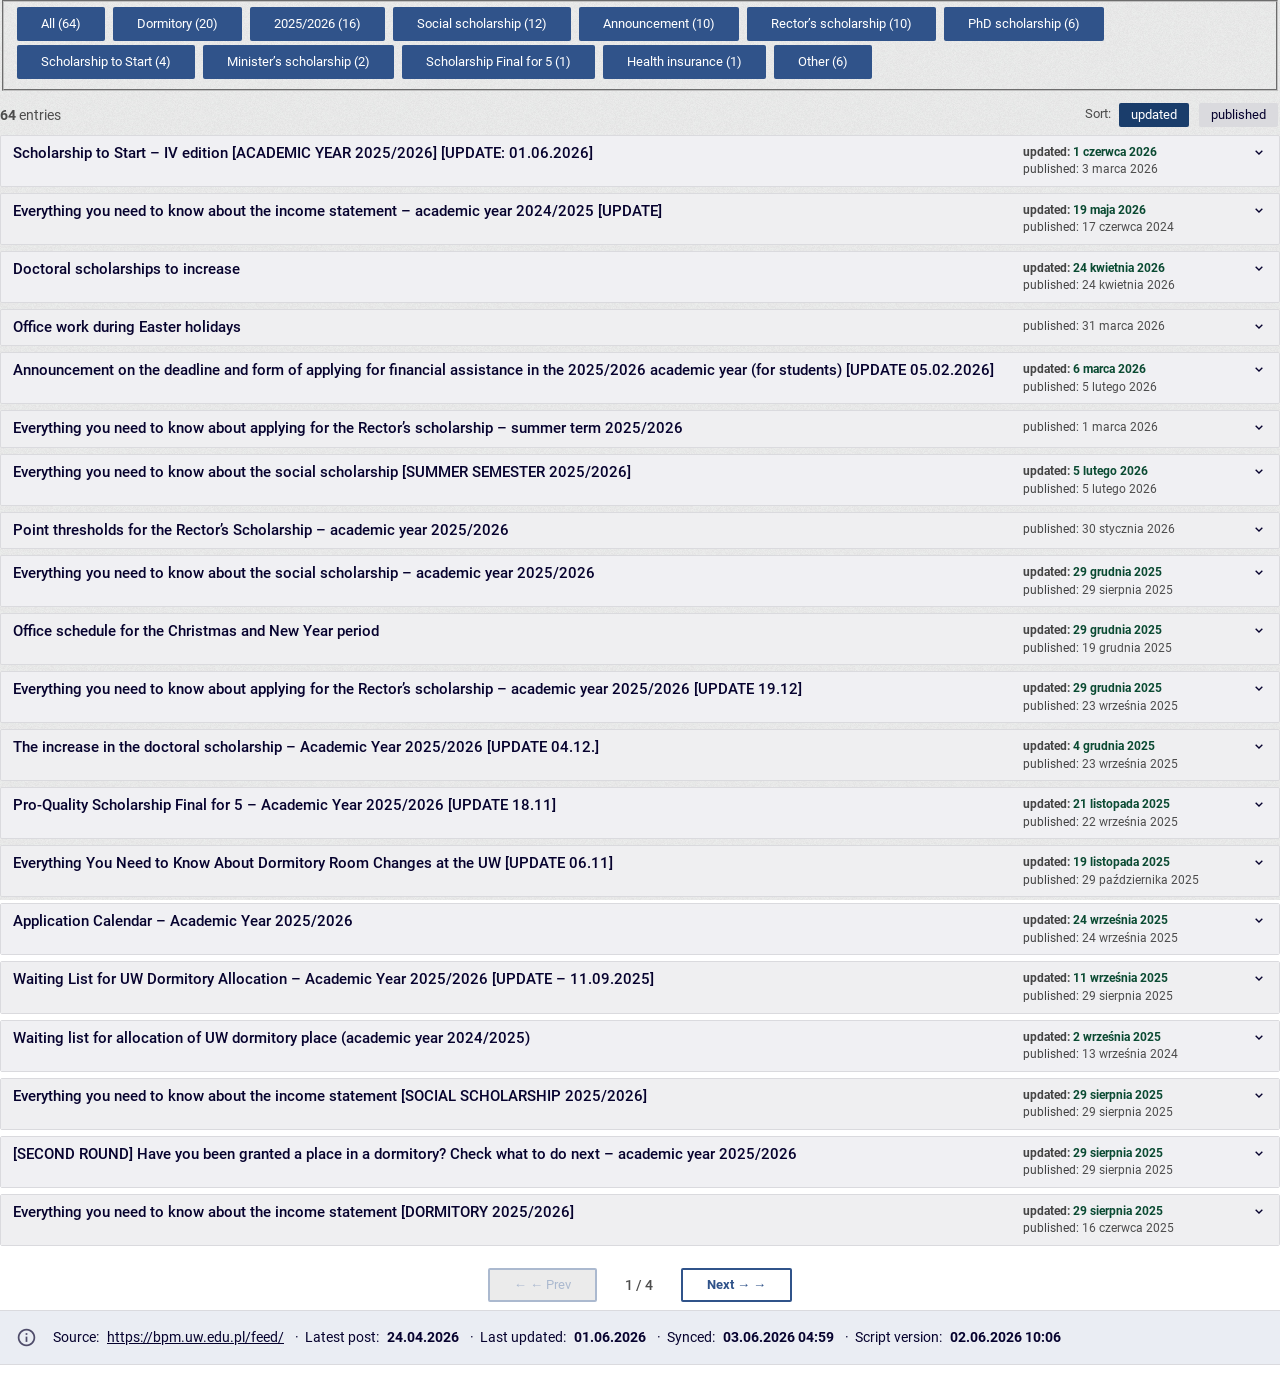
==== commit ad438e48: "RSS update bpm-en.html" ====
--- a/bpm-en.html
+++ b/bpm-en.html
@@ -61,4 +61,4 @@
 <li class="rss-li"><details class="rss-item" data-cats="Rector’s scholarship" data-pub="Tue Dec 27 2022 17:22:43 GMT+0100 (czas środkowoeuropejski standardowy)" data-akt="Tue Sep 12 2023 17:10:48 GMT+0200 (czas środkowoeuropejski letni)"><summary class="rss-summary"><span class="rss-title">Everything you need to know about applying for the Rector’s scholarship – academic year 2022/2023 [UPDATED]</span><span class="rss-right-col rss-dates"><span class="rss-date-pub" data-type="pub" aria-label="published: 27 grudnia 2022"><span class="rss-date-lbl">published:</span> 27 grudnia 2022</span><span class="rss-date-akt" data-type="akt" aria-label="updated: 12 września 2023"><span class="rss-date-lbl">updated:</span> 12 września 2023</span></span><span class="rss-chevron" aria-hidden="true"></span></summary><div class="rss-meta"><usos-tag color="1" slim><span class="sr-only">Tag:</span><span class="rss-tag-label" aria-hidden="true">Tag:</span> Rector’s scholarship</usos-tag></div><div class="rss-body"><p class="rss-desc">[Post will be updated] From October 3, all applications for benefits handled by our office (rector’s scholarship, social scholarship and assistance grant) are available. [Deadline] To apply for the rector’s scholarship, you must submit an application by October 17. This is a deadline! Pursuant to the recent changes in the Regulations on benefits for students […]</p><usos-link icon-location="right" icon-name="outlined.open_in_new"><a href="https://bpm.uw.edu.pl/en/everything-you-need-to-know-about-applying-for-the-rectors-scholarship-academic-year-2022-2023-updated/" target="_blank" rel="noopener noreferrer" aria-label="Read more: Everything you need to know about applying for the Rector’s scholarship – academic year 2022/2023 [UPDATED] ((opens in new tab))">Read more</a></usos-link></div></details></li>
 <li class="rss-li"><details class="rss-item" data-cats="Social scholarship" data-pub="Fri Sep 30 2022 12:35:08 GMT+0200 (czas środkowoeuropejski letni)" data-akt="Tue Sep 12 2023 17:09:40 GMT+0200 (czas środkowoeuropejski letni)"><summary class="rss-summary"><span class="rss-title">Everything you need to know about the social scholarship – academic year 2022/2023</span><span class="rss-right-col rss-dates"><span class="rss-date-pub" data-type="pub" aria-label="published: 30 września 2022"><span class="rss-date-lbl">published:</span> 30 września 2022</span><span class="rss-date-akt" data-type="akt" aria-label="updated: 12 września 2023"><span class="rss-date-lbl">updated:</span> 12 września 2023</span></span><span class="rss-chevron" aria-hidden="true"></span></summary><div class="rss-meta"><usos-tag color="2" slim><span class="sr-only">Tag:</span><span class="rss-tag-label" aria-hidden="true">Tag:</span> Social scholarship</usos-tag></div><div class="rss-body"><p class="rss-desc">Start, the most important basic information. The most important thing is submitting the application. The sooner you apply, the better off you will be. If you submit your application by the 18th day of the month, you will be able to apply for the scholarship for that month as well. Example: student X submitted the […]</p><usos-link icon-location="right" icon-name="outlined.open_in_new"><a href="https://bpm.uw.edu.pl/en/everything-you-need-to-know-about-the-social-scholarship-academic-year-2022-2023/" target="_blank" rel="noopener noreferrer" aria-label="Read more: Everything you need to know about the social scholarship – academic year 2022/2023 ((opens in new tab))">Read more</a></usos-link></div></details></li>
 <li class="rss-li"><details class="rss-item" data-cats="Social scholarship" data-pub="Tue Feb 07 2023 10:53:05 GMT+0100 (czas środkowoeuropejski standardowy)" data-akt="Tue Sep 12 2023 14:26:40 GMT+0200 (czas środkowoeuropejski letni)"><summary class="rss-summary"><span class="rss-title">All you need to know about the social scholarship – summer term 2022/23</span><span class="rss-right-col rss-dates"><span class="rss-date-pub" data-type="pub" aria-label="published: 7 lutego 2023"><span class="rss-date-lbl">published:</span> 7 lutego 2023</span><span class="rss-date-akt" data-type="akt" aria-label="updated: 12 września 2023"><span class="rss-date-lbl">updated:</span> 12 września 2023</span></span><span class="rss-chevron" aria-hidden="true"></span></summary><div class="rss-meta"><usos-tag color="1" slim><span class="sr-only">Tag:</span><span class="rss-tag-label" aria-hidden="true">Tag:</span> Social scholarship</usos-tag></div><div class="rss-body"><p class="rss-desc">The beginning of the summer term is a time to remember to apply for a social scholarship – it should be done by those who already receive it (remember, it is granted for one semester only, not for the whole academic year!) and those who would like to apply for this form of support. Here […]</p><usos-link icon-location="right" icon-name="outlined.open_in_new"><a href="https://bpm.uw.edu.pl/en/all-you-need-to-know-about-the-social-scholarship-summer-term-2022-23/" target="_blank" rel="noopener noreferrer" aria-label="Read more: All you need to know about the social scholarship – summer term 2022/23 ((opens in new tab))">Read more</a></usos-link></div></details></li>
-<li class="rss-li"><details class="rss-item" data-cats="Announcement" data-pub="Tue Sep 12 2023 12:05:38 GMT+0200 (czas środkowoeuropejski letni)" data-akt="Tue Sep 12 2023 13:16:16 GMT+0200 (czas środkowoeuropejski letni)"><summary class="rss-summary"><span class="rss-title">Rector’s announcement on the terms and forms of applying for financial assistance in the academic year 2023/2024 (for students)</span><span class="rss-right-col rss-dates"><span class="rss-date-pub" data-type="pub" aria-label="published: 12 września 2023"><span class="rss-date-lbl">published:</span> 12 września 2023</span><span class="rss-date-akt" data-type="akt" aria-label="updated: 12 września 2023"><span class="rss-date-lbl">updated:</span> 12 września 2023</span></span><span class="rss-chevron" aria-hidden="true"></span></summary><div class="rss-meta"><usos-tag color="2" slim><span class="sr-only">Tag:</span><span class="rss-tag-label" aria-hidden="true">Tag:</span> Announcement</usos-tag></div><div class="rss-body"><p class="rss-desc">The form and deadlines for submitting applications for granting students the rector’s scholarship, social scholarship, scholarship for the disabled and allowances in the academic year 2023/2024 Pursuant to § 8 sec. 1 of the Regulations of benefits for students of the University of Warsaw, attached to the order No. 142 of the Rector of the […]</p><usos-link icon-location="right" icon-name="outlined.open_in_new"><a href="https://bpm.uw.edu.pl/en/rectors-announcement-on-the-terms-and-forms-of-applying-for-financial-assistance-in-the-academic-year-2023-2024-for-students/" target="_blank" rel="noopener noreferrer" aria-label="Read more: Rector’s announcement on the terms and forms of applying for financial assistance in the academic year 2023/2024 (for students) ((opens in new tab))">Read more</a></usos-link></div></details></li></ul><nav class="rss-pagination" aria-label="Pagination"><button type="button" id="bp" class="neutral outlined" disabled aria-label="Previous page">← ← Prev</button><span id="pi" class="rss-page-info" aria-live="polite" aria-atomic="true"></span><button type="button" id="bn" class="neutral outlined" aria-label="Next page">Next → →</button></nav><usos-banner type="info" class="rss-banner"><span class="rss-banner-meta">Source: <a href="https://bpm.uw.edu.pl/feed/" target="_blank" rel="noopener noreferrer" aria-label="Source feed (opens in new tab)">https://bpm.uw.edu.pl/feed/</a> &nbsp;·&nbsp; Latest post: <strong>24.04.2026</strong> &nbsp;·&nbsp; Last updated: <strong>01.06.2026</strong> &nbsp;·&nbsp; Synced: <strong>03.06.2026 00:59</strong> &nbsp;·&nbsp; Script version: <strong>02.06.2026 10:06</strong></span></usos-banner></main><script>(function(){var P=20,W1="entry",W24="entries",W5="entries",ALL=Array.from(document.querySelectorAll("li.rss-li")),F=ALL.slice(),C=document.getElementById("cnt"),PI=document.getElementById("pi"),BP=document.getElementById("bp"),BN=document.getElementById("bn"),cat="",pg=1,sortBy="aktualizacja";function dateOf(li,by){var d=li.querySelector("details");if(!d)return 0;var pub=d.dataset.pub||"",akt=d.dataset.akt||"";return by==="aktualizacja"?new Date(akt||pub||0):new Date(pub||0);}function odmien(n){return n===1?W1:n>=2&&n<=4?W24:W5;}function sortList(){F=ALL.filter(function(f){var d=f.querySelector("details");return !cat||(d&&d.dataset.cats.split("|").indexOf(cat)!==-1);});F.sort(function(a,b){var pa=a.querySelector("details.rss-pinned"),pb=b.querySelector("details.rss-pinned");if(pa&&!pb)return -1;if(!pa&&pb)return 1;return dateOf(b,sortBy)-dateOf(a,sortBy);});var ul=document.getElementById("rss-list");F.forEach(function(f){ul.appendChild(f);});updateDates();}F.forEach(function(f){f.setAttribute("role","listitem");});function btn(b,dis){b.disabled=dis;b.setAttribute("aria-disabled",dis?"true":"false");}var CL=document.getElementById("cnt-lbl");function updateDates(){ALL.forEach(function(li){var dates=li.querySelector(".rss-dates");if(!dates)return;var pub=li.querySelector("[data-type=pub]"),akt=li.querySelector("[data-type=akt]");if(!pub&&!akt)return;[pub,akt].forEach(function(el){if(el)el.classList.remove("rss-date-active");});if(sortBy==="aktualizacja"&&akt){akt.classList.add("rss-date-active");if(pub)dates.insertBefore(akt,pub);}else if(sortBy==="publikacja"&&pub){pub.classList.add("rss-date-active");if(akt)dates.insertBefore(pub,akt);}});}function R(){var tp=Math.max(1,Math.ceil(F.length/P));if(pg>tp)pg=tp;var s=(pg-1)*P;ALL.forEach(function(f){f.classList.add("hd");f.setAttribute("aria-hidden","true");var d=f.querySelector("details");if(d)d.open=false;});F.slice(s,s+P).forEach(function(f){f.classList.remove("hd");f.removeAttribute("aria-hidden");});if(C)C.textContent=F.length;if(CL)CL.textContent=" "+odmien(F.length);if(PI)PI.textContent=pg+" / "+tp;if(BP)btn(BP,pg<=1);if(BN)btn(BN,pg>=tp);}document.querySelectorAll(".rss-filters button").forEach(function(b){b.addEventListener("click",function(){document.querySelectorAll(".rss-filters button").forEach(function(t){t.classList.remove("ta");t.setAttribute("aria-pressed","false");});b.classList.add("ta");b.setAttribute("aria-pressed","true");cat=b.dataset.cat;pg=1;sortList();R();});});document.querySelectorAll(".rss-sort-btn").forEach(function(b){b.addEventListener("click",function(){document.querySelectorAll(".rss-sort-btn").forEach(function(t){t.classList.remove("active");t.setAttribute("aria-pressed","false");});b.classList.add("active");b.setAttribute("aria-pressed","true");sortBy=b.dataset.sort;pg=1;sortList();R();});});if(BP)BP.addEventListener("click",function(){if(pg>1){pg--;R();scrollTo(0,0);}});if(BN)BN.addEventListener("click",function(){var tp=Math.ceil(F.length/P);if(pg<tp){pg++;R();scrollTo(0,0);}});sortList();R();})();</script></body></html>+<li class="rss-li"><details class="rss-item" data-cats="Announcement" data-pub="Tue Sep 12 2023 12:05:38 GMT+0200 (czas środkowoeuropejski letni)" data-akt="Tue Sep 12 2023 13:16:16 GMT+0200 (czas środkowoeuropejski letni)"><summary class="rss-summary"><span class="rss-title">Rector’s announcement on the terms and forms of applying for financial assistance in the academic year 2023/2024 (for students)</span><span class="rss-right-col rss-dates"><span class="rss-date-pub" data-type="pub" aria-label="published: 12 września 2023"><span class="rss-date-lbl">published:</span> 12 września 2023</span><span class="rss-date-akt" data-type="akt" aria-label="updated: 12 września 2023"><span class="rss-date-lbl">updated:</span> 12 września 2023</span></span><span class="rss-chevron" aria-hidden="true"></span></summary><div class="rss-meta"><usos-tag color="2" slim><span class="sr-only">Tag:</span><span class="rss-tag-label" aria-hidden="true">Tag:</span> Announcement</usos-tag></div><div class="rss-body"><p class="rss-desc">The form and deadlines for submitting applications for granting students the rector’s scholarship, social scholarship, scholarship for the disabled and allowances in the academic year 2023/2024 Pursuant to § 8 sec. 1 of the Regulations of benefits for students of the University of Warsaw, attached to the order No. 142 of the Rector of the […]</p><usos-link icon-location="right" icon-name="outlined.open_in_new"><a href="https://bpm.uw.edu.pl/en/rectors-announcement-on-the-terms-and-forms-of-applying-for-financial-assistance-in-the-academic-year-2023-2024-for-students/" target="_blank" rel="noopener noreferrer" aria-label="Read more: Rector’s announcement on the terms and forms of applying for financial assistance in the academic year 2023/2024 (for students) ((opens in new tab))">Read more</a></usos-link></div></details></li></ul><nav class="rss-pagination" aria-label="Pagination"><button type="button" id="bp" class="neutral outlined" disabled aria-label="Previous page">← ← Prev</button><span id="pi" class="rss-page-info" aria-live="polite" aria-atomic="true"></span><button type="button" id="bn" class="neutral outlined" aria-label="Next page">Next → →</button></nav><usos-banner type="info" class="rss-banner"><span class="rss-banner-meta">Source: <a href="https://bpm.uw.edu.pl/feed/" target="_blank" rel="noopener noreferrer" aria-label="Source feed (opens in new tab)">https://bpm.uw.edu.pl/feed/</a> &nbsp;·&nbsp; Latest post: <strong>24.04.2026</strong> &nbsp;·&nbsp; Last updated: <strong>01.06.2026</strong> &nbsp;·&nbsp; Synced: <strong>03.06.2026 04:59</strong> &nbsp;·&nbsp; Script version: <strong>02.06.2026 10:06</strong></span></usos-banner></main><script>(function(){var P=20,W1="entry",W24="entries",W5="entries",ALL=Array.from(document.querySelectorAll("li.rss-li")),F=ALL.slice(),C=document.getElementById("cnt"),PI=document.getElementById("pi"),BP=document.getElementById("bp"),BN=document.getElementById("bn"),cat="",pg=1,sortBy="aktualizacja";function dateOf(li,by){var d=li.querySelector("details");if(!d)return 0;var pub=d.dataset.pub||"",akt=d.dataset.akt||"";return by==="aktualizacja"?new Date(akt||pub||0):new Date(pub||0);}function odmien(n){return n===1?W1:n>=2&&n<=4?W24:W5;}function sortList(){F=ALL.filter(function(f){var d=f.querySelector("details");return !cat||(d&&d.dataset.cats.split("|").indexOf(cat)!==-1);});F.sort(function(a,b){var pa=a.querySelector("details.rss-pinned"),pb=b.querySelector("details.rss-pinned");if(pa&&!pb)return -1;if(!pa&&pb)return 1;return dateOf(b,sortBy)-dateOf(a,sortBy);});var ul=document.getElementById("rss-list");F.forEach(function(f){ul.appendChild(f);});updateDates();}F.forEach(function(f){f.setAttribute("role","listitem");});function btn(b,dis){b.disabled=dis;b.setAttribute("aria-disabled",dis?"true":"false");}var CL=document.getElementById("cnt-lbl");function updateDates(){ALL.forEach(function(li){var dates=li.querySelector(".rss-dates");if(!dates)return;var pub=li.querySelector("[data-type=pub]"),akt=li.querySelector("[data-type=akt]");if(!pub&&!akt)return;[pub,akt].forEach(function(el){if(el)el.classList.remove("rss-date-active");});if(sortBy==="aktualizacja"&&akt){akt.classList.add("rss-date-active");if(pub)dates.insertBefore(akt,pub);}else if(sortBy==="publikacja"&&pub){pub.classList.add("rss-date-active");if(akt)dates.insertBefore(pub,akt);}});}function R(){var tp=Math.max(1,Math.ceil(F.length/P));if(pg>tp)pg=tp;var s=(pg-1)*P;ALL.forEach(function(f){f.classList.add("hd");f.setAttribute("aria-hidden","true");var d=f.querySelector("details");if(d)d.open=false;});F.slice(s,s+P).forEach(function(f){f.classList.remove("hd");f.removeAttribute("aria-hidden");});if(C)C.textContent=F.length;if(CL)CL.textContent=" "+odmien(F.length);if(PI)PI.textContent=pg+" / "+tp;if(BP)btn(BP,pg<=1);if(BN)btn(BN,pg>=tp);}document.querySelectorAll(".rss-filters button").forEach(function(b){b.addEventListener("click",function(){document.querySelectorAll(".rss-filters button").forEach(function(t){t.classList.remove("ta");t.setAttribute("aria-pressed","false");});b.classList.add("ta");b.setAttribute("aria-pressed","true");cat=b.dataset.cat;pg=1;sortList();R();});});document.querySelectorAll(".rss-sort-btn").forEach(function(b){b.addEventListener("click",function(){document.querySelectorAll(".rss-sort-btn").forEach(function(t){t.classList.remove("active");t.setAttribute("aria-pressed","false");});b.classList.add("active");b.setAttribute("aria-pressed","true");sortBy=b.dataset.sort;pg=1;sortList();R();});});if(BP)BP.addEventListener("click",function(){if(pg>1){pg--;R();scrollTo(0,0);}});if(BN)BN.addEventListener("click",function(){var tp=Math.ceil(F.length/P);if(pg<tp){pg++;R();scrollTo(0,0);}});sortList();R();})();</script></body></html>
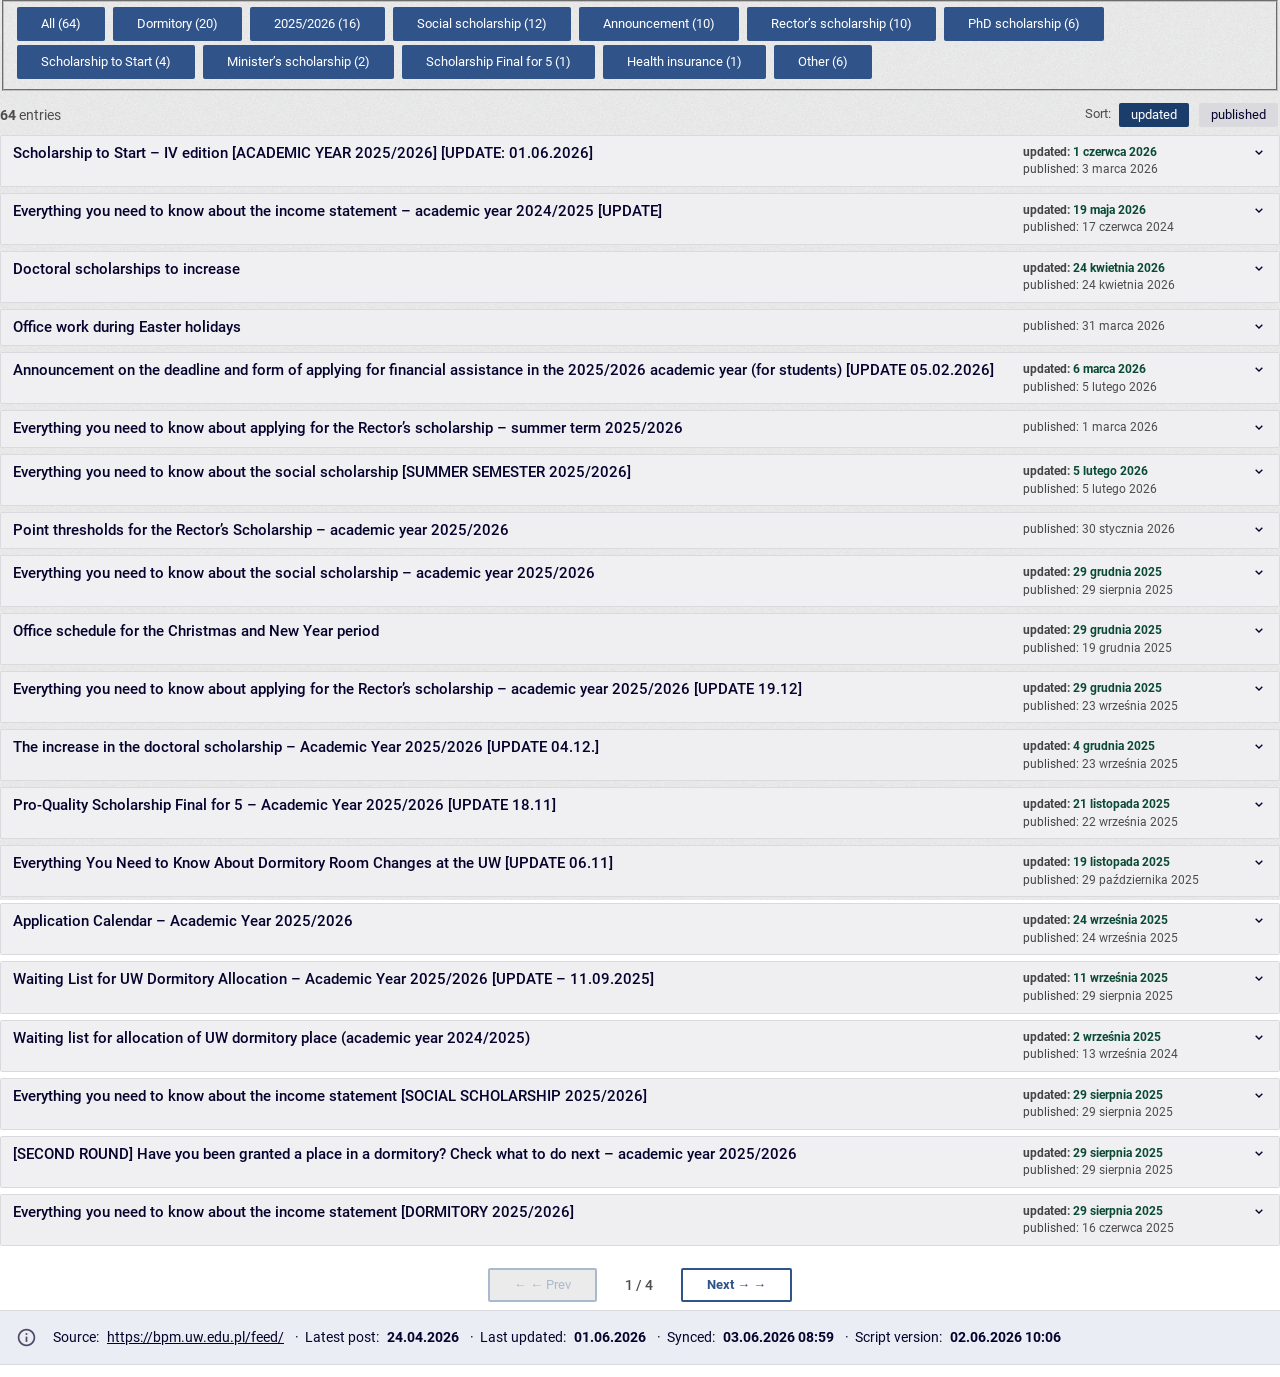
==== commit f7ebf327: "RSS update bpm-en.html" ====
--- a/bpm-en.html
+++ b/bpm-en.html
@@ -61,4 +61,4 @@
 <li class="rss-li"><details class="rss-item" data-cats="Rector’s scholarship" data-pub="Tue Dec 27 2022 17:22:43 GMT+0100 (czas środkowoeuropejski standardowy)" data-akt="Tue Sep 12 2023 17:10:48 GMT+0200 (czas środkowoeuropejski letni)"><summary class="rss-summary"><span class="rss-title">Everything you need to know about applying for the Rector’s scholarship – academic year 2022/2023 [UPDATED]</span><span class="rss-right-col rss-dates"><span class="rss-date-pub" data-type="pub" aria-label="published: 27 grudnia 2022"><span class="rss-date-lbl">published:</span> 27 grudnia 2022</span><span class="rss-date-akt" data-type="akt" aria-label="updated: 12 września 2023"><span class="rss-date-lbl">updated:</span> 12 września 2023</span></span><span class="rss-chevron" aria-hidden="true"></span></summary><div class="rss-meta"><usos-tag color="1" slim><span class="sr-only">Tag:</span><span class="rss-tag-label" aria-hidden="true">Tag:</span> Rector’s scholarship</usos-tag></div><div class="rss-body"><p class="rss-desc">[Post will be updated] From October 3, all applications for benefits handled by our office (rector’s scholarship, social scholarship and assistance grant) are available. [Deadline] To apply for the rector’s scholarship, you must submit an application by October 17. This is a deadline! Pursuant to the recent changes in the Regulations on benefits for students […]</p><usos-link icon-location="right" icon-name="outlined.open_in_new"><a href="https://bpm.uw.edu.pl/en/everything-you-need-to-know-about-applying-for-the-rectors-scholarship-academic-year-2022-2023-updated/" target="_blank" rel="noopener noreferrer" aria-label="Read more: Everything you need to know about applying for the Rector’s scholarship – academic year 2022/2023 [UPDATED] ((opens in new tab))">Read more</a></usos-link></div></details></li>
 <li class="rss-li"><details class="rss-item" data-cats="Social scholarship" data-pub="Fri Sep 30 2022 12:35:08 GMT+0200 (czas środkowoeuropejski letni)" data-akt="Tue Sep 12 2023 17:09:40 GMT+0200 (czas środkowoeuropejski letni)"><summary class="rss-summary"><span class="rss-title">Everything you need to know about the social scholarship – academic year 2022/2023</span><span class="rss-right-col rss-dates"><span class="rss-date-pub" data-type="pub" aria-label="published: 30 września 2022"><span class="rss-date-lbl">published:</span> 30 września 2022</span><span class="rss-date-akt" data-type="akt" aria-label="updated: 12 września 2023"><span class="rss-date-lbl">updated:</span> 12 września 2023</span></span><span class="rss-chevron" aria-hidden="true"></span></summary><div class="rss-meta"><usos-tag color="2" slim><span class="sr-only">Tag:</span><span class="rss-tag-label" aria-hidden="true">Tag:</span> Social scholarship</usos-tag></div><div class="rss-body"><p class="rss-desc">Start, the most important basic information. The most important thing is submitting the application. The sooner you apply, the better off you will be. If you submit your application by the 18th day of the month, you will be able to apply for the scholarship for that month as well. Example: student X submitted the […]</p><usos-link icon-location="right" icon-name="outlined.open_in_new"><a href="https://bpm.uw.edu.pl/en/everything-you-need-to-know-about-the-social-scholarship-academic-year-2022-2023/" target="_blank" rel="noopener noreferrer" aria-label="Read more: Everything you need to know about the social scholarship – academic year 2022/2023 ((opens in new tab))">Read more</a></usos-link></div></details></li>
 <li class="rss-li"><details class="rss-item" data-cats="Social scholarship" data-pub="Tue Feb 07 2023 10:53:05 GMT+0100 (czas środkowoeuropejski standardowy)" data-akt="Tue Sep 12 2023 14:26:40 GMT+0200 (czas środkowoeuropejski letni)"><summary class="rss-summary"><span class="rss-title">All you need to know about the social scholarship – summer term 2022/23</span><span class="rss-right-col rss-dates"><span class="rss-date-pub" data-type="pub" aria-label="published: 7 lutego 2023"><span class="rss-date-lbl">published:</span> 7 lutego 2023</span><span class="rss-date-akt" data-type="akt" aria-label="updated: 12 września 2023"><span class="rss-date-lbl">updated:</span> 12 września 2023</span></span><span class="rss-chevron" aria-hidden="true"></span></summary><div class="rss-meta"><usos-tag color="1" slim><span class="sr-only">Tag:</span><span class="rss-tag-label" aria-hidden="true">Tag:</span> Social scholarship</usos-tag></div><div class="rss-body"><p class="rss-desc">The beginning of the summer term is a time to remember to apply for a social scholarship – it should be done by those who already receive it (remember, it is granted for one semester only, not for the whole academic year!) and those who would like to apply for this form of support. Here […]</p><usos-link icon-location="right" icon-name="outlined.open_in_new"><a href="https://bpm.uw.edu.pl/en/all-you-need-to-know-about-the-social-scholarship-summer-term-2022-23/" target="_blank" rel="noopener noreferrer" aria-label="Read more: All you need to know about the social scholarship – summer term 2022/23 ((opens in new tab))">Read more</a></usos-link></div></details></li>
-<li class="rss-li"><details class="rss-item" data-cats="Announcement" data-pub="Tue Sep 12 2023 12:05:38 GMT+0200 (czas środkowoeuropejski letni)" data-akt="Tue Sep 12 2023 13:16:16 GMT+0200 (czas środkowoeuropejski letni)"><summary class="rss-summary"><span class="rss-title">Rector’s announcement on the terms and forms of applying for financial assistance in the academic year 2023/2024 (for students)</span><span class="rss-right-col rss-dates"><span class="rss-date-pub" data-type="pub" aria-label="published: 12 września 2023"><span class="rss-date-lbl">published:</span> 12 września 2023</span><span class="rss-date-akt" data-type="akt" aria-label="updated: 12 września 2023"><span class="rss-date-lbl">updated:</span> 12 września 2023</span></span><span class="rss-chevron" aria-hidden="true"></span></summary><div class="rss-meta"><usos-tag color="2" slim><span class="sr-only">Tag:</span><span class="rss-tag-label" aria-hidden="true">Tag:</span> Announcement</usos-tag></div><div class="rss-body"><p class="rss-desc">The form and deadlines for submitting applications for granting students the rector’s scholarship, social scholarship, scholarship for the disabled and allowances in the academic year 2023/2024 Pursuant to § 8 sec. 1 of the Regulations of benefits for students of the University of Warsaw, attached to the order No. 142 of the Rector of the […]</p><usos-link icon-location="right" icon-name="outlined.open_in_new"><a href="https://bpm.uw.edu.pl/en/rectors-announcement-on-the-terms-and-forms-of-applying-for-financial-assistance-in-the-academic-year-2023-2024-for-students/" target="_blank" rel="noopener noreferrer" aria-label="Read more: Rector’s announcement on the terms and forms of applying for financial assistance in the academic year 2023/2024 (for students) ((opens in new tab))">Read more</a></usos-link></div></details></li></ul><nav class="rss-pagination" aria-label="Pagination"><button type="button" id="bp" class="neutral outlined" disabled aria-label="Previous page">← ← Prev</button><span id="pi" class="rss-page-info" aria-live="polite" aria-atomic="true"></span><button type="button" id="bn" class="neutral outlined" aria-label="Next page">Next → →</button></nav><usos-banner type="info" class="rss-banner"><span class="rss-banner-meta">Source: <a href="https://bpm.uw.edu.pl/feed/" target="_blank" rel="noopener noreferrer" aria-label="Source feed (opens in new tab)">https://bpm.uw.edu.pl/feed/</a> &nbsp;·&nbsp; Latest post: <strong>24.04.2026</strong> &nbsp;·&nbsp; Last updated: <strong>01.06.2026</strong> &nbsp;·&nbsp; Synced: <strong>03.06.2026 04:59</strong> &nbsp;·&nbsp; Script version: <strong>02.06.2026 10:06</strong></span></usos-banner></main><script>(function(){var P=20,W1="entry",W24="entries",W5="entries",ALL=Array.from(document.querySelectorAll("li.rss-li")),F=ALL.slice(),C=document.getElementById("cnt"),PI=document.getElementById("pi"),BP=document.getElementById("bp"),BN=document.getElementById("bn"),cat="",pg=1,sortBy="aktualizacja";function dateOf(li,by){var d=li.querySelector("details");if(!d)return 0;var pub=d.dataset.pub||"",akt=d.dataset.akt||"";return by==="aktualizacja"?new Date(akt||pub||0):new Date(pub||0);}function odmien(n){return n===1?W1:n>=2&&n<=4?W24:W5;}function sortList(){F=ALL.filter(function(f){var d=f.querySelector("details");return !cat||(d&&d.dataset.cats.split("|").indexOf(cat)!==-1);});F.sort(function(a,b){var pa=a.querySelector("details.rss-pinned"),pb=b.querySelector("details.rss-pinned");if(pa&&!pb)return -1;if(!pa&&pb)return 1;return dateOf(b,sortBy)-dateOf(a,sortBy);});var ul=document.getElementById("rss-list");F.forEach(function(f){ul.appendChild(f);});updateDates();}F.forEach(function(f){f.setAttribute("role","listitem");});function btn(b,dis){b.disabled=dis;b.setAttribute("aria-disabled",dis?"true":"false");}var CL=document.getElementById("cnt-lbl");function updateDates(){ALL.forEach(function(li){var dates=li.querySelector(".rss-dates");if(!dates)return;var pub=li.querySelector("[data-type=pub]"),akt=li.querySelector("[data-type=akt]");if(!pub&&!akt)return;[pub,akt].forEach(function(el){if(el)el.classList.remove("rss-date-active");});if(sortBy==="aktualizacja"&&akt){akt.classList.add("rss-date-active");if(pub)dates.insertBefore(akt,pub);}else if(sortBy==="publikacja"&&pub){pub.classList.add("rss-date-active");if(akt)dates.insertBefore(pub,akt);}});}function R(){var tp=Math.max(1,Math.ceil(F.length/P));if(pg>tp)pg=tp;var s=(pg-1)*P;ALL.forEach(function(f){f.classList.add("hd");f.setAttribute("aria-hidden","true");var d=f.querySelector("details");if(d)d.open=false;});F.slice(s,s+P).forEach(function(f){f.classList.remove("hd");f.removeAttribute("aria-hidden");});if(C)C.textContent=F.length;if(CL)CL.textContent=" "+odmien(F.length);if(PI)PI.textContent=pg+" / "+tp;if(BP)btn(BP,pg<=1);if(BN)btn(BN,pg>=tp);}document.querySelectorAll(".rss-filters button").forEach(function(b){b.addEventListener("click",function(){document.querySelectorAll(".rss-filters button").forEach(function(t){t.classList.remove("ta");t.setAttribute("aria-pressed","false");});b.classList.add("ta");b.setAttribute("aria-pressed","true");cat=b.dataset.cat;pg=1;sortList();R();});});document.querySelectorAll(".rss-sort-btn").forEach(function(b){b.addEventListener("click",function(){document.querySelectorAll(".rss-sort-btn").forEach(function(t){t.classList.remove("active");t.setAttribute("aria-pressed","false");});b.classList.add("active");b.setAttribute("aria-pressed","true");sortBy=b.dataset.sort;pg=1;sortList();R();});});if(BP)BP.addEventListener("click",function(){if(pg>1){pg--;R();scrollTo(0,0);}});if(BN)BN.addEventListener("click",function(){var tp=Math.ceil(F.length/P);if(pg<tp){pg++;R();scrollTo(0,0);}});sortList();R();})();</script></body></html>+<li class="rss-li"><details class="rss-item" data-cats="Announcement" data-pub="Tue Sep 12 2023 12:05:38 GMT+0200 (czas środkowoeuropejski letni)" data-akt="Tue Sep 12 2023 13:16:16 GMT+0200 (czas środkowoeuropejski letni)"><summary class="rss-summary"><span class="rss-title">Rector’s announcement on the terms and forms of applying for financial assistance in the academic year 2023/2024 (for students)</span><span class="rss-right-col rss-dates"><span class="rss-date-pub" data-type="pub" aria-label="published: 12 września 2023"><span class="rss-date-lbl">published:</span> 12 września 2023</span><span class="rss-date-akt" data-type="akt" aria-label="updated: 12 września 2023"><span class="rss-date-lbl">updated:</span> 12 września 2023</span></span><span class="rss-chevron" aria-hidden="true"></span></summary><div class="rss-meta"><usos-tag color="2" slim><span class="sr-only">Tag:</span><span class="rss-tag-label" aria-hidden="true">Tag:</span> Announcement</usos-tag></div><div class="rss-body"><p class="rss-desc">The form and deadlines for submitting applications for granting students the rector’s scholarship, social scholarship, scholarship for the disabled and allowances in the academic year 2023/2024 Pursuant to § 8 sec. 1 of the Regulations of benefits for students of the University of Warsaw, attached to the order No. 142 of the Rector of the […]</p><usos-link icon-location="right" icon-name="outlined.open_in_new"><a href="https://bpm.uw.edu.pl/en/rectors-announcement-on-the-terms-and-forms-of-applying-for-financial-assistance-in-the-academic-year-2023-2024-for-students/" target="_blank" rel="noopener noreferrer" aria-label="Read more: Rector’s announcement on the terms and forms of applying for financial assistance in the academic year 2023/2024 (for students) ((opens in new tab))">Read more</a></usos-link></div></details></li></ul><nav class="rss-pagination" aria-label="Pagination"><button type="button" id="bp" class="neutral outlined" disabled aria-label="Previous page">← ← Prev</button><span id="pi" class="rss-page-info" aria-live="polite" aria-atomic="true"></span><button type="button" id="bn" class="neutral outlined" aria-label="Next page">Next → →</button></nav><usos-banner type="info" class="rss-banner"><span class="rss-banner-meta">Source: <a href="https://bpm.uw.edu.pl/feed/" target="_blank" rel="noopener noreferrer" aria-label="Source feed (opens in new tab)">https://bpm.uw.edu.pl/feed/</a> &nbsp;·&nbsp; Latest post: <strong>24.04.2026</strong> &nbsp;·&nbsp; Last updated: <strong>01.06.2026</strong> &nbsp;·&nbsp; Synced: <strong>03.06.2026 08:59</strong> &nbsp;·&nbsp; Script version: <strong>02.06.2026 10:06</strong></span></usos-banner></main><script>(function(){var P=20,W1="entry",W24="entries",W5="entries",ALL=Array.from(document.querySelectorAll("li.rss-li")),F=ALL.slice(),C=document.getElementById("cnt"),PI=document.getElementById("pi"),BP=document.getElementById("bp"),BN=document.getElementById("bn"),cat="",pg=1,sortBy="aktualizacja";function dateOf(li,by){var d=li.querySelector("details");if(!d)return 0;var pub=d.dataset.pub||"",akt=d.dataset.akt||"";return by==="aktualizacja"?new Date(akt||pub||0):new Date(pub||0);}function odmien(n){return n===1?W1:n>=2&&n<=4?W24:W5;}function sortList(){F=ALL.filter(function(f){var d=f.querySelector("details");return !cat||(d&&d.dataset.cats.split("|").indexOf(cat)!==-1);});F.sort(function(a,b){var pa=a.querySelector("details.rss-pinned"),pb=b.querySelector("details.rss-pinned");if(pa&&!pb)return -1;if(!pa&&pb)return 1;return dateOf(b,sortBy)-dateOf(a,sortBy);});var ul=document.getElementById("rss-list");F.forEach(function(f){ul.appendChild(f);});updateDates();}F.forEach(function(f){f.setAttribute("role","listitem");});function btn(b,dis){b.disabled=dis;b.setAttribute("aria-disabled",dis?"true":"false");}var CL=document.getElementById("cnt-lbl");function updateDates(){ALL.forEach(function(li){var dates=li.querySelector(".rss-dates");if(!dates)return;var pub=li.querySelector("[data-type=pub]"),akt=li.querySelector("[data-type=akt]");if(!pub&&!akt)return;[pub,akt].forEach(function(el){if(el)el.classList.remove("rss-date-active");});if(sortBy==="aktualizacja"&&akt){akt.classList.add("rss-date-active");if(pub)dates.insertBefore(akt,pub);}else if(sortBy==="publikacja"&&pub){pub.classList.add("rss-date-active");if(akt)dates.insertBefore(pub,akt);}});}function R(){var tp=Math.max(1,Math.ceil(F.length/P));if(pg>tp)pg=tp;var s=(pg-1)*P;ALL.forEach(function(f){f.classList.add("hd");f.setAttribute("aria-hidden","true");var d=f.querySelector("details");if(d)d.open=false;});F.slice(s,s+P).forEach(function(f){f.classList.remove("hd");f.removeAttribute("aria-hidden");});if(C)C.textContent=F.length;if(CL)CL.textContent=" "+odmien(F.length);if(PI)PI.textContent=pg+" / "+tp;if(BP)btn(BP,pg<=1);if(BN)btn(BN,pg>=tp);}document.querySelectorAll(".rss-filters button").forEach(function(b){b.addEventListener("click",function(){document.querySelectorAll(".rss-filters button").forEach(function(t){t.classList.remove("ta");t.setAttribute("aria-pressed","false");});b.classList.add("ta");b.setAttribute("aria-pressed","true");cat=b.dataset.cat;pg=1;sortList();R();});});document.querySelectorAll(".rss-sort-btn").forEach(function(b){b.addEventListener("click",function(){document.querySelectorAll(".rss-sort-btn").forEach(function(t){t.classList.remove("active");t.setAttribute("aria-pressed","false");});b.classList.add("active");b.setAttribute("aria-pressed","true");sortBy=b.dataset.sort;pg=1;sortList();R();});});if(BP)BP.addEventListener("click",function(){if(pg>1){pg--;R();scrollTo(0,0);}});if(BN)BN.addEventListener("click",function(){var tp=Math.ceil(F.length/P);if(pg<tp){pg++;R();scrollTo(0,0);}});sortList();R();})();</script></body></html>
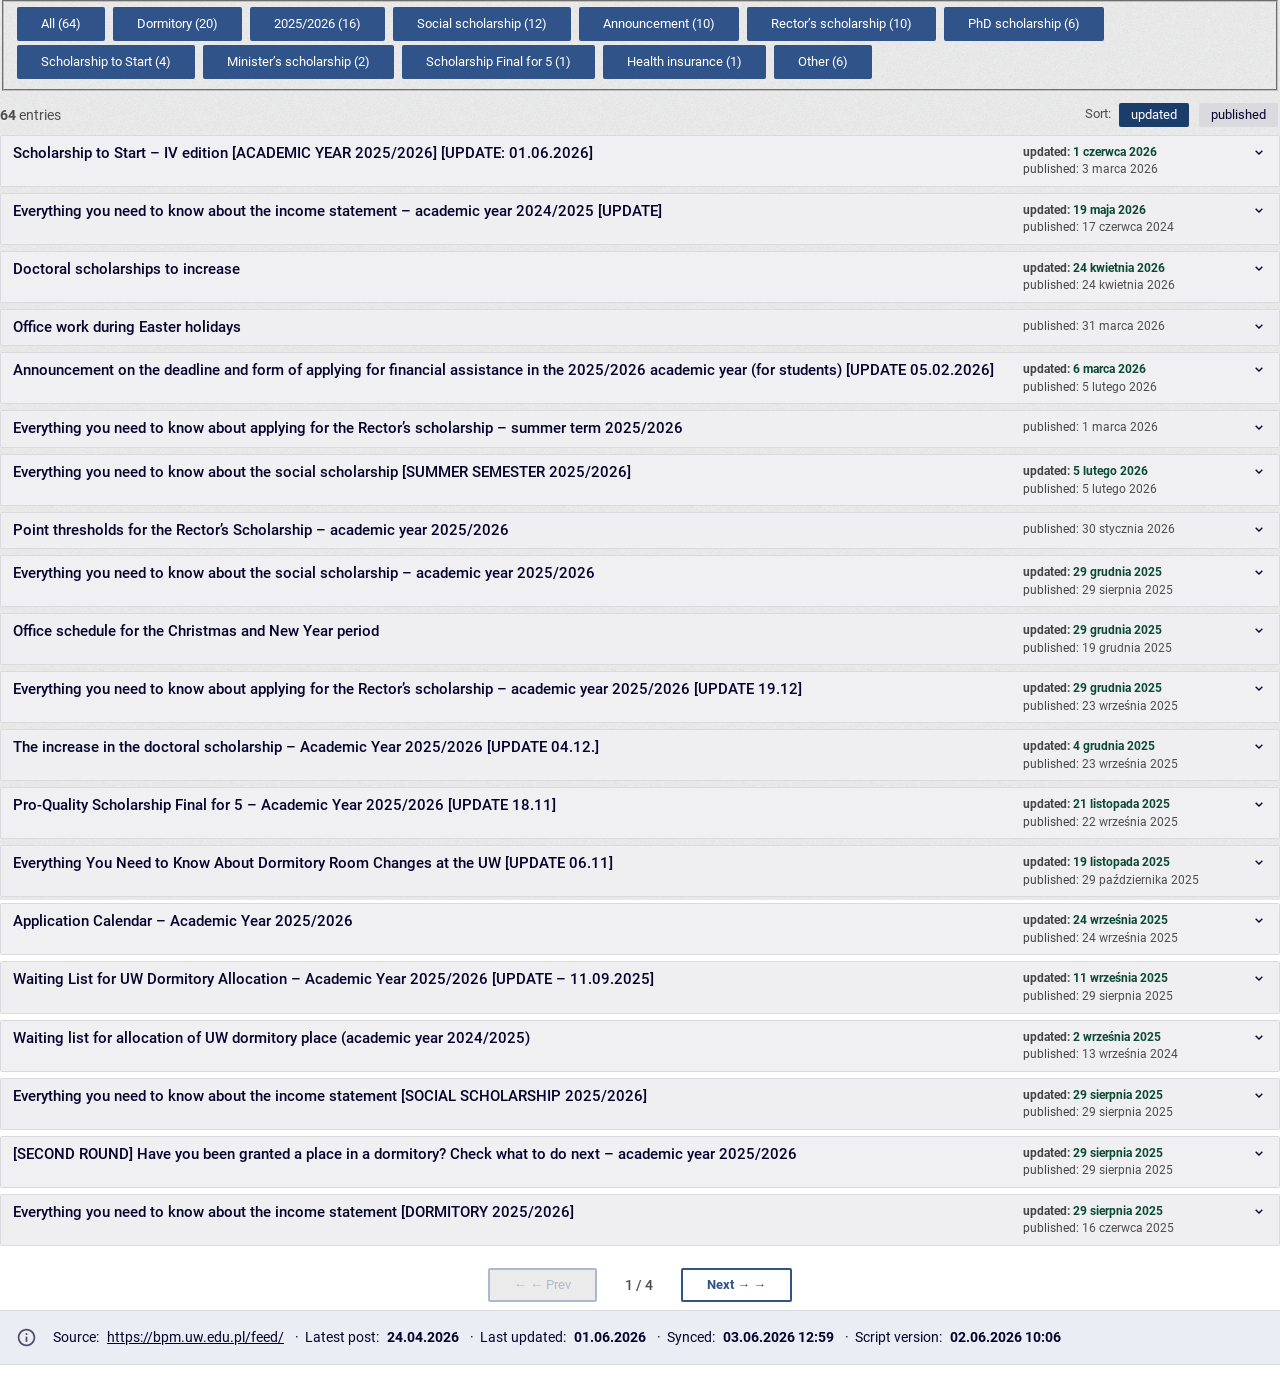
==== commit a4b3ebd6: "RSS update bpm-en.html" ====
--- a/bpm-en.html
+++ b/bpm-en.html
@@ -61,4 +61,4 @@
 <li class="rss-li"><details class="rss-item" data-cats="Rector’s scholarship" data-pub="Tue Dec 27 2022 17:22:43 GMT+0100 (czas środkowoeuropejski standardowy)" data-akt="Tue Sep 12 2023 17:10:48 GMT+0200 (czas środkowoeuropejski letni)"><summary class="rss-summary"><span class="rss-title">Everything you need to know about applying for the Rector’s scholarship – academic year 2022/2023 [UPDATED]</span><span class="rss-right-col rss-dates"><span class="rss-date-pub" data-type="pub" aria-label="published: 27 grudnia 2022"><span class="rss-date-lbl">published:</span> 27 grudnia 2022</span><span class="rss-date-akt" data-type="akt" aria-label="updated: 12 września 2023"><span class="rss-date-lbl">updated:</span> 12 września 2023</span></span><span class="rss-chevron" aria-hidden="true"></span></summary><div class="rss-meta"><usos-tag color="1" slim><span class="sr-only">Tag:</span><span class="rss-tag-label" aria-hidden="true">Tag:</span> Rector’s scholarship</usos-tag></div><div class="rss-body"><p class="rss-desc">[Post will be updated] From October 3, all applications for benefits handled by our office (rector’s scholarship, social scholarship and assistance grant) are available. [Deadline] To apply for the rector’s scholarship, you must submit an application by October 17. This is a deadline! Pursuant to the recent changes in the Regulations on benefits for students […]</p><usos-link icon-location="right" icon-name="outlined.open_in_new"><a href="https://bpm.uw.edu.pl/en/everything-you-need-to-know-about-applying-for-the-rectors-scholarship-academic-year-2022-2023-updated/" target="_blank" rel="noopener noreferrer" aria-label="Read more: Everything you need to know about applying for the Rector’s scholarship – academic year 2022/2023 [UPDATED] ((opens in new tab))">Read more</a></usos-link></div></details></li>
 <li class="rss-li"><details class="rss-item" data-cats="Social scholarship" data-pub="Fri Sep 30 2022 12:35:08 GMT+0200 (czas środkowoeuropejski letni)" data-akt="Tue Sep 12 2023 17:09:40 GMT+0200 (czas środkowoeuropejski letni)"><summary class="rss-summary"><span class="rss-title">Everything you need to know about the social scholarship – academic year 2022/2023</span><span class="rss-right-col rss-dates"><span class="rss-date-pub" data-type="pub" aria-label="published: 30 września 2022"><span class="rss-date-lbl">published:</span> 30 września 2022</span><span class="rss-date-akt" data-type="akt" aria-label="updated: 12 września 2023"><span class="rss-date-lbl">updated:</span> 12 września 2023</span></span><span class="rss-chevron" aria-hidden="true"></span></summary><div class="rss-meta"><usos-tag color="2" slim><span class="sr-only">Tag:</span><span class="rss-tag-label" aria-hidden="true">Tag:</span> Social scholarship</usos-tag></div><div class="rss-body"><p class="rss-desc">Start, the most important basic information. The most important thing is submitting the application. The sooner you apply, the better off you will be. If you submit your application by the 18th day of the month, you will be able to apply for the scholarship for that month as well. Example: student X submitted the […]</p><usos-link icon-location="right" icon-name="outlined.open_in_new"><a href="https://bpm.uw.edu.pl/en/everything-you-need-to-know-about-the-social-scholarship-academic-year-2022-2023/" target="_blank" rel="noopener noreferrer" aria-label="Read more: Everything you need to know about the social scholarship – academic year 2022/2023 ((opens in new tab))">Read more</a></usos-link></div></details></li>
 <li class="rss-li"><details class="rss-item" data-cats="Social scholarship" data-pub="Tue Feb 07 2023 10:53:05 GMT+0100 (czas środkowoeuropejski standardowy)" data-akt="Tue Sep 12 2023 14:26:40 GMT+0200 (czas środkowoeuropejski letni)"><summary class="rss-summary"><span class="rss-title">All you need to know about the social scholarship – summer term 2022/23</span><span class="rss-right-col rss-dates"><span class="rss-date-pub" data-type="pub" aria-label="published: 7 lutego 2023"><span class="rss-date-lbl">published:</span> 7 lutego 2023</span><span class="rss-date-akt" data-type="akt" aria-label="updated: 12 września 2023"><span class="rss-date-lbl">updated:</span> 12 września 2023</span></span><span class="rss-chevron" aria-hidden="true"></span></summary><div class="rss-meta"><usos-tag color="1" slim><span class="sr-only">Tag:</span><span class="rss-tag-label" aria-hidden="true">Tag:</span> Social scholarship</usos-tag></div><div class="rss-body"><p class="rss-desc">The beginning of the summer term is a time to remember to apply for a social scholarship – it should be done by those who already receive it (remember, it is granted for one semester only, not for the whole academic year!) and those who would like to apply for this form of support. Here […]</p><usos-link icon-location="right" icon-name="outlined.open_in_new"><a href="https://bpm.uw.edu.pl/en/all-you-need-to-know-about-the-social-scholarship-summer-term-2022-23/" target="_blank" rel="noopener noreferrer" aria-label="Read more: All you need to know about the social scholarship – summer term 2022/23 ((opens in new tab))">Read more</a></usos-link></div></details></li>
-<li class="rss-li"><details class="rss-item" data-cats="Announcement" data-pub="Tue Sep 12 2023 12:05:38 GMT+0200 (czas środkowoeuropejski letni)" data-akt="Tue Sep 12 2023 13:16:16 GMT+0200 (czas środkowoeuropejski letni)"><summary class="rss-summary"><span class="rss-title">Rector’s announcement on the terms and forms of applying for financial assistance in the academic year 2023/2024 (for students)</span><span class="rss-right-col rss-dates"><span class="rss-date-pub" data-type="pub" aria-label="published: 12 września 2023"><span class="rss-date-lbl">published:</span> 12 września 2023</span><span class="rss-date-akt" data-type="akt" aria-label="updated: 12 września 2023"><span class="rss-date-lbl">updated:</span> 12 września 2023</span></span><span class="rss-chevron" aria-hidden="true"></span></summary><div class="rss-meta"><usos-tag color="2" slim><span class="sr-only">Tag:</span><span class="rss-tag-label" aria-hidden="true">Tag:</span> Announcement</usos-tag></div><div class="rss-body"><p class="rss-desc">The form and deadlines for submitting applications for granting students the rector’s scholarship, social scholarship, scholarship for the disabled and allowances in the academic year 2023/2024 Pursuant to § 8 sec. 1 of the Regulations of benefits for students of the University of Warsaw, attached to the order No. 142 of the Rector of the […]</p><usos-link icon-location="right" icon-name="outlined.open_in_new"><a href="https://bpm.uw.edu.pl/en/rectors-announcement-on-the-terms-and-forms-of-applying-for-financial-assistance-in-the-academic-year-2023-2024-for-students/" target="_blank" rel="noopener noreferrer" aria-label="Read more: Rector’s announcement on the terms and forms of applying for financial assistance in the academic year 2023/2024 (for students) ((opens in new tab))">Read more</a></usos-link></div></details></li></ul><nav class="rss-pagination" aria-label="Pagination"><button type="button" id="bp" class="neutral outlined" disabled aria-label="Previous page">← ← Prev</button><span id="pi" class="rss-page-info" aria-live="polite" aria-atomic="true"></span><button type="button" id="bn" class="neutral outlined" aria-label="Next page">Next → →</button></nav><usos-banner type="info" class="rss-banner"><span class="rss-banner-meta">Source: <a href="https://bpm.uw.edu.pl/feed/" target="_blank" rel="noopener noreferrer" aria-label="Source feed (opens in new tab)">https://bpm.uw.edu.pl/feed/</a> &nbsp;·&nbsp; Latest post: <strong>24.04.2026</strong> &nbsp;·&nbsp; Last updated: <strong>01.06.2026</strong> &nbsp;·&nbsp; Synced: <strong>03.06.2026 08:59</strong> &nbsp;·&nbsp; Script version: <strong>02.06.2026 10:06</strong></span></usos-banner></main><script>(function(){var P=20,W1="entry",W24="entries",W5="entries",ALL=Array.from(document.querySelectorAll("li.rss-li")),F=ALL.slice(),C=document.getElementById("cnt"),PI=document.getElementById("pi"),BP=document.getElementById("bp"),BN=document.getElementById("bn"),cat="",pg=1,sortBy="aktualizacja";function dateOf(li,by){var d=li.querySelector("details");if(!d)return 0;var pub=d.dataset.pub||"",akt=d.dataset.akt||"";return by==="aktualizacja"?new Date(akt||pub||0):new Date(pub||0);}function odmien(n){return n===1?W1:n>=2&&n<=4?W24:W5;}function sortList(){F=ALL.filter(function(f){var d=f.querySelector("details");return !cat||(d&&d.dataset.cats.split("|").indexOf(cat)!==-1);});F.sort(function(a,b){var pa=a.querySelector("details.rss-pinned"),pb=b.querySelector("details.rss-pinned");if(pa&&!pb)return -1;if(!pa&&pb)return 1;return dateOf(b,sortBy)-dateOf(a,sortBy);});var ul=document.getElementById("rss-list");F.forEach(function(f){ul.appendChild(f);});updateDates();}F.forEach(function(f){f.setAttribute("role","listitem");});function btn(b,dis){b.disabled=dis;b.setAttribute("aria-disabled",dis?"true":"false");}var CL=document.getElementById("cnt-lbl");function updateDates(){ALL.forEach(function(li){var dates=li.querySelector(".rss-dates");if(!dates)return;var pub=li.querySelector("[data-type=pub]"),akt=li.querySelector("[data-type=akt]");if(!pub&&!akt)return;[pub,akt].forEach(function(el){if(el)el.classList.remove("rss-date-active");});if(sortBy==="aktualizacja"&&akt){akt.classList.add("rss-date-active");if(pub)dates.insertBefore(akt,pub);}else if(sortBy==="publikacja"&&pub){pub.classList.add("rss-date-active");if(akt)dates.insertBefore(pub,akt);}});}function R(){var tp=Math.max(1,Math.ceil(F.length/P));if(pg>tp)pg=tp;var s=(pg-1)*P;ALL.forEach(function(f){f.classList.add("hd");f.setAttribute("aria-hidden","true");var d=f.querySelector("details");if(d)d.open=false;});F.slice(s,s+P).forEach(function(f){f.classList.remove("hd");f.removeAttribute("aria-hidden");});if(C)C.textContent=F.length;if(CL)CL.textContent=" "+odmien(F.length);if(PI)PI.textContent=pg+" / "+tp;if(BP)btn(BP,pg<=1);if(BN)btn(BN,pg>=tp);}document.querySelectorAll(".rss-filters button").forEach(function(b){b.addEventListener("click",function(){document.querySelectorAll(".rss-filters button").forEach(function(t){t.classList.remove("ta");t.setAttribute("aria-pressed","false");});b.classList.add("ta");b.setAttribute("aria-pressed","true");cat=b.dataset.cat;pg=1;sortList();R();});});document.querySelectorAll(".rss-sort-btn").forEach(function(b){b.addEventListener("click",function(){document.querySelectorAll(".rss-sort-btn").forEach(function(t){t.classList.remove("active");t.setAttribute("aria-pressed","false");});b.classList.add("active");b.setAttribute("aria-pressed","true");sortBy=b.dataset.sort;pg=1;sortList();R();});});if(BP)BP.addEventListener("click",function(){if(pg>1){pg--;R();scrollTo(0,0);}});if(BN)BN.addEventListener("click",function(){var tp=Math.ceil(F.length/P);if(pg<tp){pg++;R();scrollTo(0,0);}});sortList();R();})();</script></body></html>+<li class="rss-li"><details class="rss-item" data-cats="Announcement" data-pub="Tue Sep 12 2023 12:05:38 GMT+0200 (czas środkowoeuropejski letni)" data-akt="Tue Sep 12 2023 13:16:16 GMT+0200 (czas środkowoeuropejski letni)"><summary class="rss-summary"><span class="rss-title">Rector’s announcement on the terms and forms of applying for financial assistance in the academic year 2023/2024 (for students)</span><span class="rss-right-col rss-dates"><span class="rss-date-pub" data-type="pub" aria-label="published: 12 września 2023"><span class="rss-date-lbl">published:</span> 12 września 2023</span><span class="rss-date-akt" data-type="akt" aria-label="updated: 12 września 2023"><span class="rss-date-lbl">updated:</span> 12 września 2023</span></span><span class="rss-chevron" aria-hidden="true"></span></summary><div class="rss-meta"><usos-tag color="2" slim><span class="sr-only">Tag:</span><span class="rss-tag-label" aria-hidden="true">Tag:</span> Announcement</usos-tag></div><div class="rss-body"><p class="rss-desc">The form and deadlines for submitting applications for granting students the rector’s scholarship, social scholarship, scholarship for the disabled and allowances in the academic year 2023/2024 Pursuant to § 8 sec. 1 of the Regulations of benefits for students of the University of Warsaw, attached to the order No. 142 of the Rector of the […]</p><usos-link icon-location="right" icon-name="outlined.open_in_new"><a href="https://bpm.uw.edu.pl/en/rectors-announcement-on-the-terms-and-forms-of-applying-for-financial-assistance-in-the-academic-year-2023-2024-for-students/" target="_blank" rel="noopener noreferrer" aria-label="Read more: Rector’s announcement on the terms and forms of applying for financial assistance in the academic year 2023/2024 (for students) ((opens in new tab))">Read more</a></usos-link></div></details></li></ul><nav class="rss-pagination" aria-label="Pagination"><button type="button" id="bp" class="neutral outlined" disabled aria-label="Previous page">← ← Prev</button><span id="pi" class="rss-page-info" aria-live="polite" aria-atomic="true"></span><button type="button" id="bn" class="neutral outlined" aria-label="Next page">Next → →</button></nav><usos-banner type="info" class="rss-banner"><span class="rss-banner-meta">Source: <a href="https://bpm.uw.edu.pl/feed/" target="_blank" rel="noopener noreferrer" aria-label="Source feed (opens in new tab)">https://bpm.uw.edu.pl/feed/</a> &nbsp;·&nbsp; Latest post: <strong>24.04.2026</strong> &nbsp;·&nbsp; Last updated: <strong>01.06.2026</strong> &nbsp;·&nbsp; Synced: <strong>03.06.2026 12:59</strong> &nbsp;·&nbsp; Script version: <strong>02.06.2026 10:06</strong></span></usos-banner></main><script>(function(){var P=20,W1="entry",W24="entries",W5="entries",ALL=Array.from(document.querySelectorAll("li.rss-li")),F=ALL.slice(),C=document.getElementById("cnt"),PI=document.getElementById("pi"),BP=document.getElementById("bp"),BN=document.getElementById("bn"),cat="",pg=1,sortBy="aktualizacja";function dateOf(li,by){var d=li.querySelector("details");if(!d)return 0;var pub=d.dataset.pub||"",akt=d.dataset.akt||"";return by==="aktualizacja"?new Date(akt||pub||0):new Date(pub||0);}function odmien(n){return n===1?W1:n>=2&&n<=4?W24:W5;}function sortList(){F=ALL.filter(function(f){var d=f.querySelector("details");return !cat||(d&&d.dataset.cats.split("|").indexOf(cat)!==-1);});F.sort(function(a,b){var pa=a.querySelector("details.rss-pinned"),pb=b.querySelector("details.rss-pinned");if(pa&&!pb)return -1;if(!pa&&pb)return 1;return dateOf(b,sortBy)-dateOf(a,sortBy);});var ul=document.getElementById("rss-list");F.forEach(function(f){ul.appendChild(f);});updateDates();}F.forEach(function(f){f.setAttribute("role","listitem");});function btn(b,dis){b.disabled=dis;b.setAttribute("aria-disabled",dis?"true":"false");}var CL=document.getElementById("cnt-lbl");function updateDates(){ALL.forEach(function(li){var dates=li.querySelector(".rss-dates");if(!dates)return;var pub=li.querySelector("[data-type=pub]"),akt=li.querySelector("[data-type=akt]");if(!pub&&!akt)return;[pub,akt].forEach(function(el){if(el)el.classList.remove("rss-date-active");});if(sortBy==="aktualizacja"&&akt){akt.classList.add("rss-date-active");if(pub)dates.insertBefore(akt,pub);}else if(sortBy==="publikacja"&&pub){pub.classList.add("rss-date-active");if(akt)dates.insertBefore(pub,akt);}});}function R(){var tp=Math.max(1,Math.ceil(F.length/P));if(pg>tp)pg=tp;var s=(pg-1)*P;ALL.forEach(function(f){f.classList.add("hd");f.setAttribute("aria-hidden","true");var d=f.querySelector("details");if(d)d.open=false;});F.slice(s,s+P).forEach(function(f){f.classList.remove("hd");f.removeAttribute("aria-hidden");});if(C)C.textContent=F.length;if(CL)CL.textContent=" "+odmien(F.length);if(PI)PI.textContent=pg+" / "+tp;if(BP)btn(BP,pg<=1);if(BN)btn(BN,pg>=tp);}document.querySelectorAll(".rss-filters button").forEach(function(b){b.addEventListener("click",function(){document.querySelectorAll(".rss-filters button").forEach(function(t){t.classList.remove("ta");t.setAttribute("aria-pressed","false");});b.classList.add("ta");b.setAttribute("aria-pressed","true");cat=b.dataset.cat;pg=1;sortList();R();});});document.querySelectorAll(".rss-sort-btn").forEach(function(b){b.addEventListener("click",function(){document.querySelectorAll(".rss-sort-btn").forEach(function(t){t.classList.remove("active");t.setAttribute("aria-pressed","false");});b.classList.add("active");b.setAttribute("aria-pressed","true");sortBy=b.dataset.sort;pg=1;sortList();R();});});if(BP)BP.addEventListener("click",function(){if(pg>1){pg--;R();scrollTo(0,0);}});if(BN)BN.addEventListener("click",function(){var tp=Math.ceil(F.length/P);if(pg<tp){pg++;R();scrollTo(0,0);}});sortList();R();})();</script></body></html>
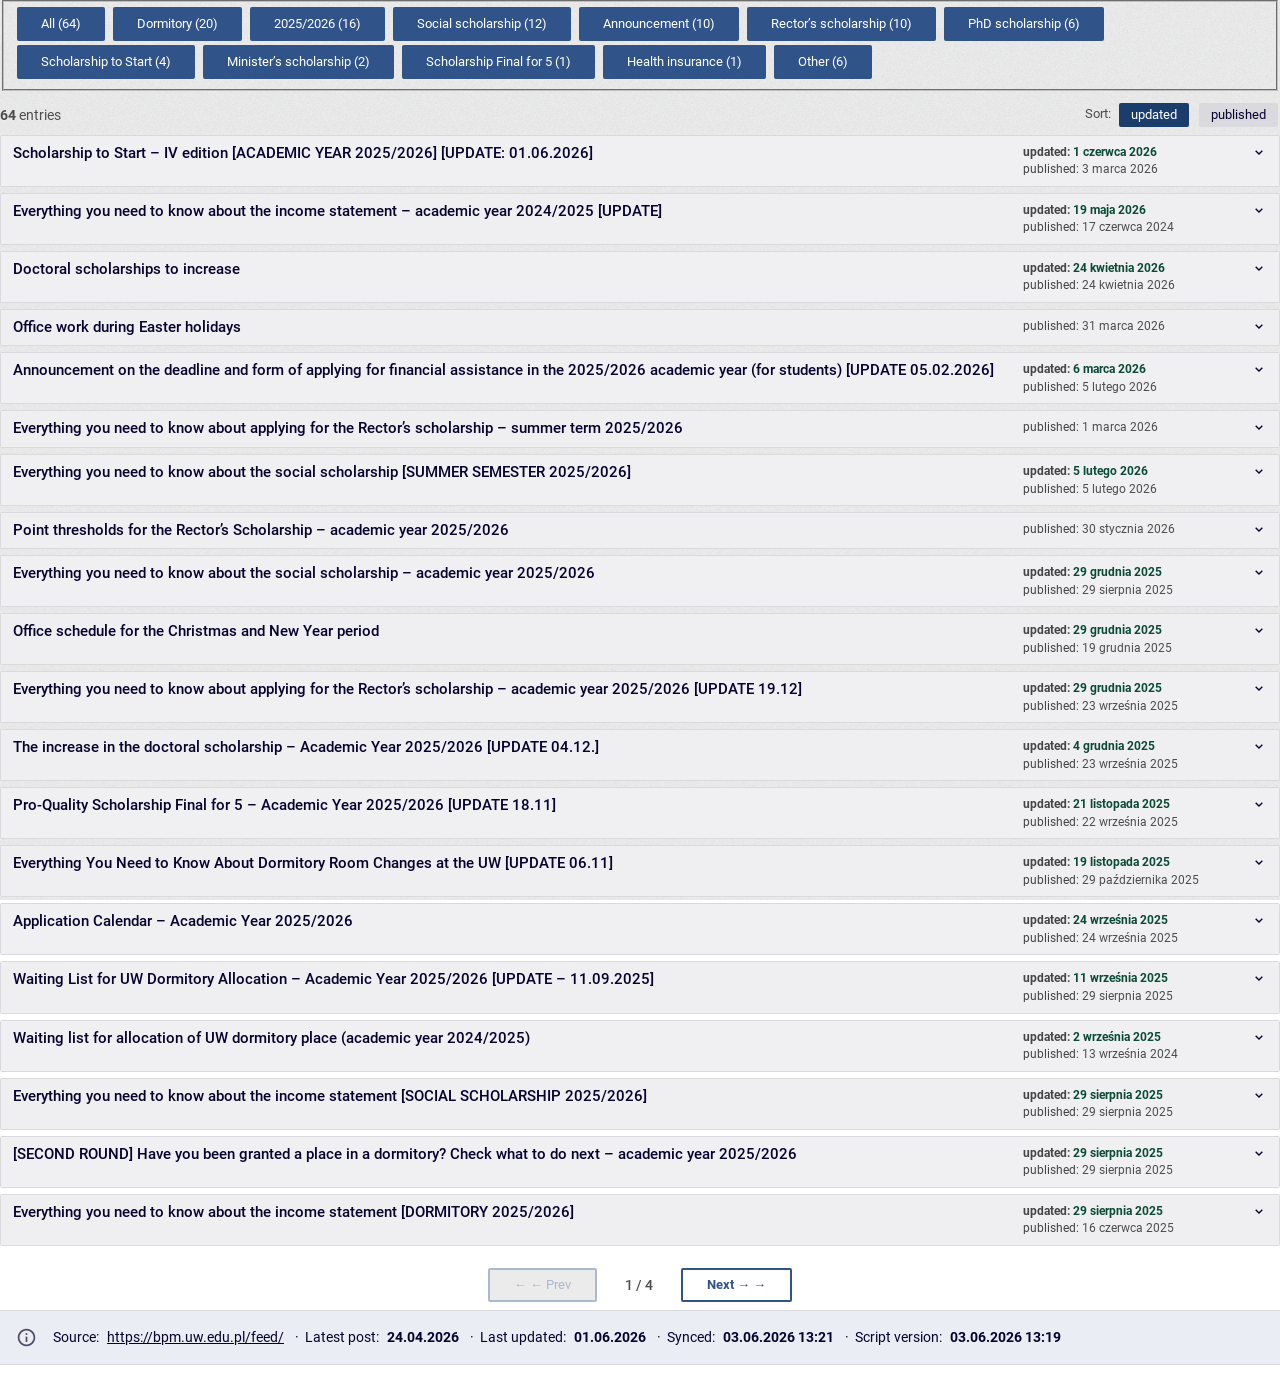
==== commit 71ec4627: "RSS update bpm-en.html" ====
--- a/bpm-en.html
+++ b/bpm-en.html
@@ -61,4 +61,4 @@
 <li class="rss-li"><details class="rss-item" data-cats="Rector’s scholarship" data-pub="Tue Dec 27 2022 17:22:43 GMT+0100 (czas środkowoeuropejski standardowy)" data-akt="Tue Sep 12 2023 17:10:48 GMT+0200 (czas środkowoeuropejski letni)"><summary class="rss-summary"><span class="rss-title">Everything you need to know about applying for the Rector’s scholarship – academic year 2022/2023 [UPDATED]</span><span class="rss-right-col rss-dates"><span class="rss-date-pub" data-type="pub" aria-label="published: 27 grudnia 2022"><span class="rss-date-lbl">published:</span> 27 grudnia 2022</span><span class="rss-date-akt" data-type="akt" aria-label="updated: 12 września 2023"><span class="rss-date-lbl">updated:</span> 12 września 2023</span></span><span class="rss-chevron" aria-hidden="true"></span></summary><div class="rss-meta"><usos-tag color="1" slim><span class="sr-only">Tag:</span><span class="rss-tag-label" aria-hidden="true">Tag:</span> Rector’s scholarship</usos-tag></div><div class="rss-body"><p class="rss-desc">[Post will be updated] From October 3, all applications for benefits handled by our office (rector’s scholarship, social scholarship and assistance grant) are available. [Deadline] To apply for the rector’s scholarship, you must submit an application by October 17. This is a deadline! Pursuant to the recent changes in the Regulations on benefits for students […]</p><usos-link icon-location="right" icon-name="outlined.open_in_new"><a href="https://bpm.uw.edu.pl/en/everything-you-need-to-know-about-applying-for-the-rectors-scholarship-academic-year-2022-2023-updated/" target="_blank" rel="noopener noreferrer" aria-label="Read more: Everything you need to know about applying for the Rector’s scholarship – academic year 2022/2023 [UPDATED] ((opens in new tab))">Read more</a></usos-link></div></details></li>
 <li class="rss-li"><details class="rss-item" data-cats="Social scholarship" data-pub="Fri Sep 30 2022 12:35:08 GMT+0200 (czas środkowoeuropejski letni)" data-akt="Tue Sep 12 2023 17:09:40 GMT+0200 (czas środkowoeuropejski letni)"><summary class="rss-summary"><span class="rss-title">Everything you need to know about the social scholarship – academic year 2022/2023</span><span class="rss-right-col rss-dates"><span class="rss-date-pub" data-type="pub" aria-label="published: 30 września 2022"><span class="rss-date-lbl">published:</span> 30 września 2022</span><span class="rss-date-akt" data-type="akt" aria-label="updated: 12 września 2023"><span class="rss-date-lbl">updated:</span> 12 września 2023</span></span><span class="rss-chevron" aria-hidden="true"></span></summary><div class="rss-meta"><usos-tag color="2" slim><span class="sr-only">Tag:</span><span class="rss-tag-label" aria-hidden="true">Tag:</span> Social scholarship</usos-tag></div><div class="rss-body"><p class="rss-desc">Start, the most important basic information. The most important thing is submitting the application. The sooner you apply, the better off you will be. If you submit your application by the 18th day of the month, you will be able to apply for the scholarship for that month as well. Example: student X submitted the […]</p><usos-link icon-location="right" icon-name="outlined.open_in_new"><a href="https://bpm.uw.edu.pl/en/everything-you-need-to-know-about-the-social-scholarship-academic-year-2022-2023/" target="_blank" rel="noopener noreferrer" aria-label="Read more: Everything you need to know about the social scholarship – academic year 2022/2023 ((opens in new tab))">Read more</a></usos-link></div></details></li>
 <li class="rss-li"><details class="rss-item" data-cats="Social scholarship" data-pub="Tue Feb 07 2023 10:53:05 GMT+0100 (czas środkowoeuropejski standardowy)" data-akt="Tue Sep 12 2023 14:26:40 GMT+0200 (czas środkowoeuropejski letni)"><summary class="rss-summary"><span class="rss-title">All you need to know about the social scholarship – summer term 2022/23</span><span class="rss-right-col rss-dates"><span class="rss-date-pub" data-type="pub" aria-label="published: 7 lutego 2023"><span class="rss-date-lbl">published:</span> 7 lutego 2023</span><span class="rss-date-akt" data-type="akt" aria-label="updated: 12 września 2023"><span class="rss-date-lbl">updated:</span> 12 września 2023</span></span><span class="rss-chevron" aria-hidden="true"></span></summary><div class="rss-meta"><usos-tag color="1" slim><span class="sr-only">Tag:</span><span class="rss-tag-label" aria-hidden="true">Tag:</span> Social scholarship</usos-tag></div><div class="rss-body"><p class="rss-desc">The beginning of the summer term is a time to remember to apply for a social scholarship – it should be done by those who already receive it (remember, it is granted for one semester only, not for the whole academic year!) and those who would like to apply for this form of support. Here […]</p><usos-link icon-location="right" icon-name="outlined.open_in_new"><a href="https://bpm.uw.edu.pl/en/all-you-need-to-know-about-the-social-scholarship-summer-term-2022-23/" target="_blank" rel="noopener noreferrer" aria-label="Read more: All you need to know about the social scholarship – summer term 2022/23 ((opens in new tab))">Read more</a></usos-link></div></details></li>
-<li class="rss-li"><details class="rss-item" data-cats="Announcement" data-pub="Tue Sep 12 2023 12:05:38 GMT+0200 (czas środkowoeuropejski letni)" data-akt="Tue Sep 12 2023 13:16:16 GMT+0200 (czas środkowoeuropejski letni)"><summary class="rss-summary"><span class="rss-title">Rector’s announcement on the terms and forms of applying for financial assistance in the academic year 2023/2024 (for students)</span><span class="rss-right-col rss-dates"><span class="rss-date-pub" data-type="pub" aria-label="published: 12 września 2023"><span class="rss-date-lbl">published:</span> 12 września 2023</span><span class="rss-date-akt" data-type="akt" aria-label="updated: 12 września 2023"><span class="rss-date-lbl">updated:</span> 12 września 2023</span></span><span class="rss-chevron" aria-hidden="true"></span></summary><div class="rss-meta"><usos-tag color="2" slim><span class="sr-only">Tag:</span><span class="rss-tag-label" aria-hidden="true">Tag:</span> Announcement</usos-tag></div><div class="rss-body"><p class="rss-desc">The form and deadlines for submitting applications for granting students the rector’s scholarship, social scholarship, scholarship for the disabled and allowances in the academic year 2023/2024 Pursuant to § 8 sec. 1 of the Regulations of benefits for students of the University of Warsaw, attached to the order No. 142 of the Rector of the […]</p><usos-link icon-location="right" icon-name="outlined.open_in_new"><a href="https://bpm.uw.edu.pl/en/rectors-announcement-on-the-terms-and-forms-of-applying-for-financial-assistance-in-the-academic-year-2023-2024-for-students/" target="_blank" rel="noopener noreferrer" aria-label="Read more: Rector’s announcement on the terms and forms of applying for financial assistance in the academic year 2023/2024 (for students) ((opens in new tab))">Read more</a></usos-link></div></details></li></ul><nav class="rss-pagination" aria-label="Pagination"><button type="button" id="bp" class="neutral outlined" disabled aria-label="Previous page">← ← Prev</button><span id="pi" class="rss-page-info" aria-live="polite" aria-atomic="true"></span><button type="button" id="bn" class="neutral outlined" aria-label="Next page">Next → →</button></nav><usos-banner type="info" class="rss-banner"><span class="rss-banner-meta">Source: <a href="https://bpm.uw.edu.pl/feed/" target="_blank" rel="noopener noreferrer" aria-label="Source feed (opens in new tab)">https://bpm.uw.edu.pl/feed/</a> &nbsp;·&nbsp; Latest post: <strong>24.04.2026</strong> &nbsp;·&nbsp; Last updated: <strong>01.06.2026</strong> &nbsp;·&nbsp; Synced: <strong>03.06.2026 12:59</strong> &nbsp;·&nbsp; Script version: <strong>02.06.2026 10:06</strong></span></usos-banner></main><script>(function(){var P=20,W1="entry",W24="entries",W5="entries",ALL=Array.from(document.querySelectorAll("li.rss-li")),F=ALL.slice(),C=document.getElementById("cnt"),PI=document.getElementById("pi"),BP=document.getElementById("bp"),BN=document.getElementById("bn"),cat="",pg=1,sortBy="aktualizacja";function dateOf(li,by){var d=li.querySelector("details");if(!d)return 0;var pub=d.dataset.pub||"",akt=d.dataset.akt||"";return by==="aktualizacja"?new Date(akt||pub||0):new Date(pub||0);}function odmien(n){return n===1?W1:n>=2&&n<=4?W24:W5;}function sortList(){F=ALL.filter(function(f){var d=f.querySelector("details");return !cat||(d&&d.dataset.cats.split("|").indexOf(cat)!==-1);});F.sort(function(a,b){var pa=a.querySelector("details.rss-pinned"),pb=b.querySelector("details.rss-pinned");if(pa&&!pb)return -1;if(!pa&&pb)return 1;return dateOf(b,sortBy)-dateOf(a,sortBy);});var ul=document.getElementById("rss-list");F.forEach(function(f){ul.appendChild(f);});updateDates();}F.forEach(function(f){f.setAttribute("role","listitem");});function btn(b,dis){b.disabled=dis;b.setAttribute("aria-disabled",dis?"true":"false");}var CL=document.getElementById("cnt-lbl");function updateDates(){ALL.forEach(function(li){var dates=li.querySelector(".rss-dates");if(!dates)return;var pub=li.querySelector("[data-type=pub]"),akt=li.querySelector("[data-type=akt]");if(!pub&&!akt)return;[pub,akt].forEach(function(el){if(el)el.classList.remove("rss-date-active");});if(sortBy==="aktualizacja"&&akt){akt.classList.add("rss-date-active");if(pub)dates.insertBefore(akt,pub);}else if(sortBy==="publikacja"&&pub){pub.classList.add("rss-date-active");if(akt)dates.insertBefore(pub,akt);}});}function R(){var tp=Math.max(1,Math.ceil(F.length/P));if(pg>tp)pg=tp;var s=(pg-1)*P;ALL.forEach(function(f){f.classList.add("hd");f.setAttribute("aria-hidden","true");var d=f.querySelector("details");if(d)d.open=false;});F.slice(s,s+P).forEach(function(f){f.classList.remove("hd");f.removeAttribute("aria-hidden");});if(C)C.textContent=F.length;if(CL)CL.textContent=" "+odmien(F.length);if(PI)PI.textContent=pg+" / "+tp;if(BP)btn(BP,pg<=1);if(BN)btn(BN,pg>=tp);}document.querySelectorAll(".rss-filters button").forEach(function(b){b.addEventListener("click",function(){document.querySelectorAll(".rss-filters button").forEach(function(t){t.classList.remove("ta");t.setAttribute("aria-pressed","false");});b.classList.add("ta");b.setAttribute("aria-pressed","true");cat=b.dataset.cat;pg=1;sortList();R();});});document.querySelectorAll(".rss-sort-btn").forEach(function(b){b.addEventListener("click",function(){document.querySelectorAll(".rss-sort-btn").forEach(function(t){t.classList.remove("active");t.setAttribute("aria-pressed","false");});b.classList.add("active");b.setAttribute("aria-pressed","true");sortBy=b.dataset.sort;pg=1;sortList();R();});});if(BP)BP.addEventListener("click",function(){if(pg>1){pg--;R();scrollTo(0,0);}});if(BN)BN.addEventListener("click",function(){var tp=Math.ceil(F.length/P);if(pg<tp){pg++;R();scrollTo(0,0);}});sortList();R();})();</script></body></html>+<li class="rss-li"><details class="rss-item" data-cats="Announcement" data-pub="Tue Sep 12 2023 12:05:38 GMT+0200 (czas środkowoeuropejski letni)" data-akt="Tue Sep 12 2023 13:16:16 GMT+0200 (czas środkowoeuropejski letni)"><summary class="rss-summary"><span class="rss-title">Rector’s announcement on the terms and forms of applying for financial assistance in the academic year 2023/2024 (for students)</span><span class="rss-right-col rss-dates"><span class="rss-date-pub" data-type="pub" aria-label="published: 12 września 2023"><span class="rss-date-lbl">published:</span> 12 września 2023</span><span class="rss-date-akt" data-type="akt" aria-label="updated: 12 września 2023"><span class="rss-date-lbl">updated:</span> 12 września 2023</span></span><span class="rss-chevron" aria-hidden="true"></span></summary><div class="rss-meta"><usos-tag color="2" slim><span class="sr-only">Tag:</span><span class="rss-tag-label" aria-hidden="true">Tag:</span> Announcement</usos-tag></div><div class="rss-body"><p class="rss-desc">The form and deadlines for submitting applications for granting students the rector’s scholarship, social scholarship, scholarship for the disabled and allowances in the academic year 2023/2024 Pursuant to § 8 sec. 1 of the Regulations of benefits for students of the University of Warsaw, attached to the order No. 142 of the Rector of the […]</p><usos-link icon-location="right" icon-name="outlined.open_in_new"><a href="https://bpm.uw.edu.pl/en/rectors-announcement-on-the-terms-and-forms-of-applying-for-financial-assistance-in-the-academic-year-2023-2024-for-students/" target="_blank" rel="noopener noreferrer" aria-label="Read more: Rector’s announcement on the terms and forms of applying for financial assistance in the academic year 2023/2024 (for students) ((opens in new tab))">Read more</a></usos-link></div></details></li></ul><nav class="rss-pagination" aria-label="Pagination"><button type="button" id="bp" class="neutral outlined" disabled aria-label="Previous page">← ← Prev</button><span id="pi" class="rss-page-info" aria-live="polite" aria-atomic="true"></span><button type="button" id="bn" class="neutral outlined" aria-label="Next page">Next → →</button></nav><usos-banner type="info" class="rss-banner"><span class="rss-banner-meta">Source: <a href="https://bpm.uw.edu.pl/feed/" target="_blank" rel="noopener noreferrer" aria-label="Source feed (opens in new tab)">https://bpm.uw.edu.pl/feed/</a> &nbsp;·&nbsp; Latest post: <strong>24.04.2026</strong> &nbsp;·&nbsp; Last updated: <strong>01.06.2026</strong> &nbsp;·&nbsp; Synced: <strong>03.06.2026 13:21</strong> &nbsp;·&nbsp; Script version: <strong>03.06.2026 13:19</strong></span></usos-banner></main><script>(function(){var P=20,W1="entry",W24="entries",W5="entries",ALL=Array.from(document.querySelectorAll("li.rss-li")),F=ALL.slice(),C=document.getElementById("cnt"),PI=document.getElementById("pi"),BP=document.getElementById("bp"),BN=document.getElementById("bn"),cat="",pg=1,sortBy="aktualizacja";function dateOf(li,by){var d=li.querySelector("details");if(!d)return 0;var pub=d.dataset.pub||"",akt=d.dataset.akt||"";return by==="aktualizacja"?new Date(akt||pub||0):new Date(pub||0);}function odmien(n){return n===1?W1:n>=2&&n<=4?W24:W5;}function sortList(){F=ALL.filter(function(f){var d=f.querySelector("details");return !cat||(d&&d.dataset.cats.split("|").indexOf(cat)!==-1);});F.sort(function(a,b){var pa=a.querySelector("details.rss-pinned"),pb=b.querySelector("details.rss-pinned");if(pa&&!pb)return -1;if(!pa&&pb)return 1;return dateOf(b,sortBy)-dateOf(a,sortBy);});var ul=document.getElementById("rss-list");F.forEach(function(f){ul.appendChild(f);});updateDates();}F.forEach(function(f){f.setAttribute("role","listitem");});function btn(b,dis){b.disabled=dis;b.setAttribute("aria-disabled",dis?"true":"false");}var CL=document.getElementById("cnt-lbl");function updateDates(){ALL.forEach(function(li){var dates=li.querySelector(".rss-dates");if(!dates)return;var pub=li.querySelector("[data-type=pub]"),akt=li.querySelector("[data-type=akt]");if(!pub&&!akt)return;[pub,akt].forEach(function(el){if(el)el.classList.remove("rss-date-active");});if(sortBy==="aktualizacja"&&akt){akt.classList.add("rss-date-active");if(pub)dates.insertBefore(akt,pub);}else if(sortBy==="publikacja"&&pub){pub.classList.add("rss-date-active");if(akt)dates.insertBefore(pub,akt);}});}function R(){var tp=Math.max(1,Math.ceil(F.length/P));if(pg>tp)pg=tp;var s=(pg-1)*P;ALL.forEach(function(f){f.classList.add("hd");f.setAttribute("aria-hidden","true");var d=f.querySelector("details");if(d)d.open=false;});F.slice(s,s+P).forEach(function(f){f.classList.remove("hd");f.removeAttribute("aria-hidden");});if(C)C.textContent=F.length;if(CL)CL.textContent=" "+odmien(F.length);if(PI)PI.textContent=pg+" / "+tp;if(BP)btn(BP,pg<=1);if(BN)btn(BN,pg>=tp);}document.querySelectorAll(".rss-filters button").forEach(function(b){b.addEventListener("click",function(){document.querySelectorAll(".rss-filters button").forEach(function(t){t.classList.remove("ta");t.setAttribute("aria-pressed","false");});b.classList.add("ta");b.setAttribute("aria-pressed","true");cat=b.dataset.cat;pg=1;sortList();R();});});document.querySelectorAll(".rss-sort-btn").forEach(function(b){b.addEventListener("click",function(){document.querySelectorAll(".rss-sort-btn").forEach(function(t){t.classList.remove("active");t.setAttribute("aria-pressed","false");});b.classList.add("active");b.setAttribute("aria-pressed","true");sortBy=b.dataset.sort;pg=1;sortList();R();});});if(BP)BP.addEventListener("click",function(){if(pg>1){pg--;R();scrollTo(0,0);}});if(BN)BN.addEventListener("click",function(){var tp=Math.ceil(F.length/P);if(pg<tp){pg++;R();scrollTo(0,0);}});sortList();R();})();</script></body></html>
